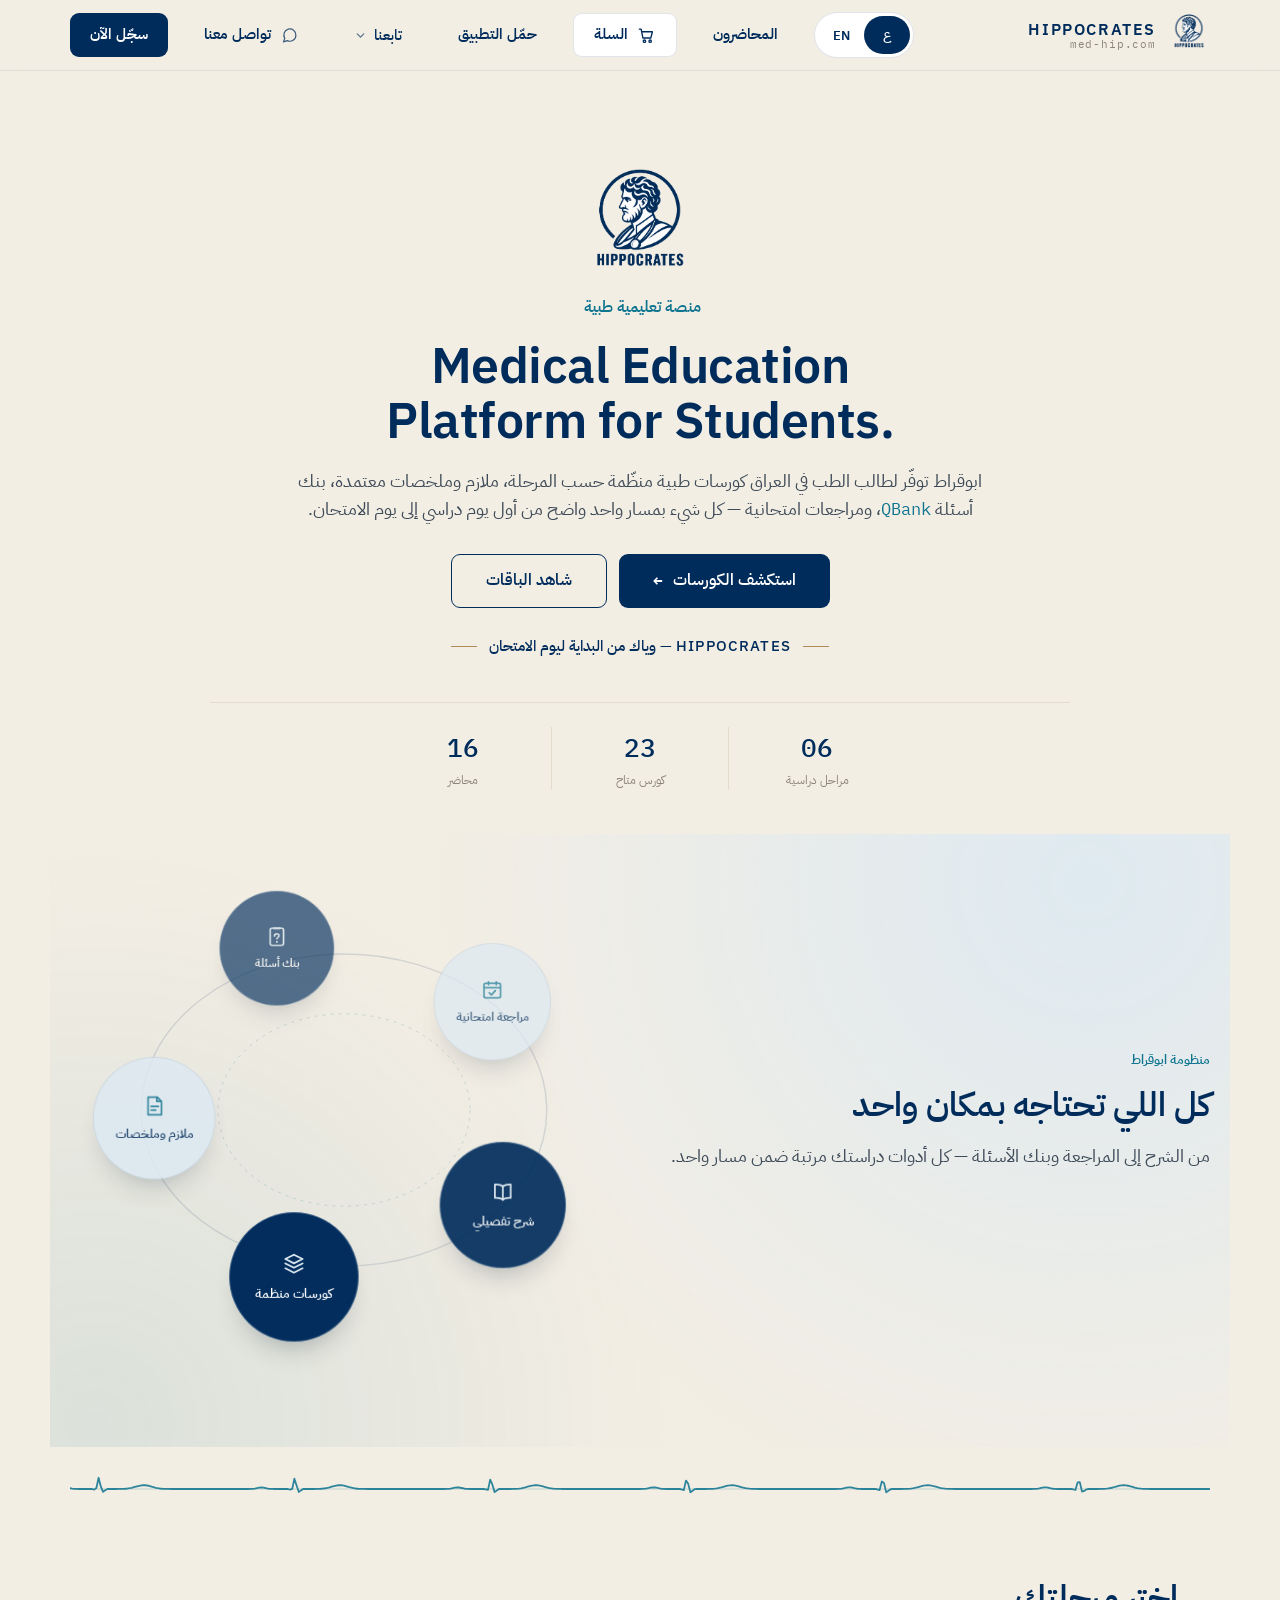
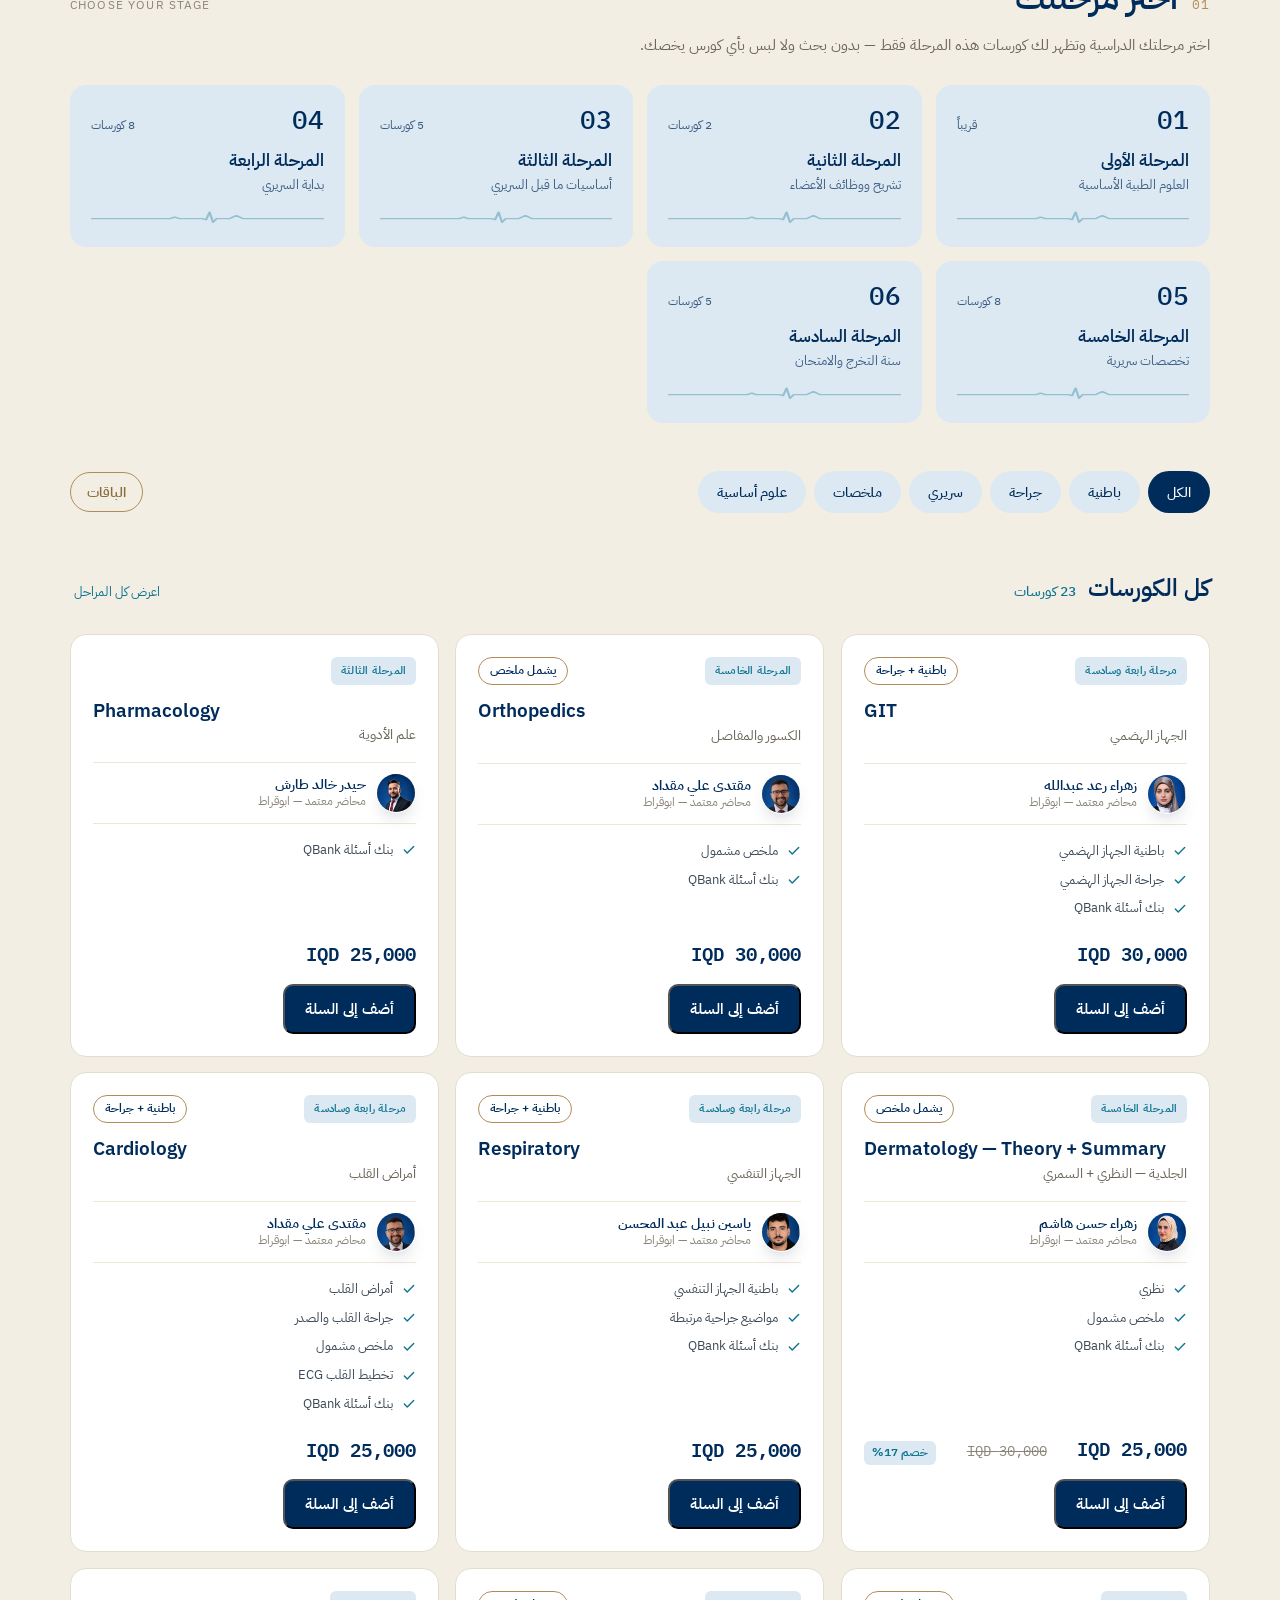
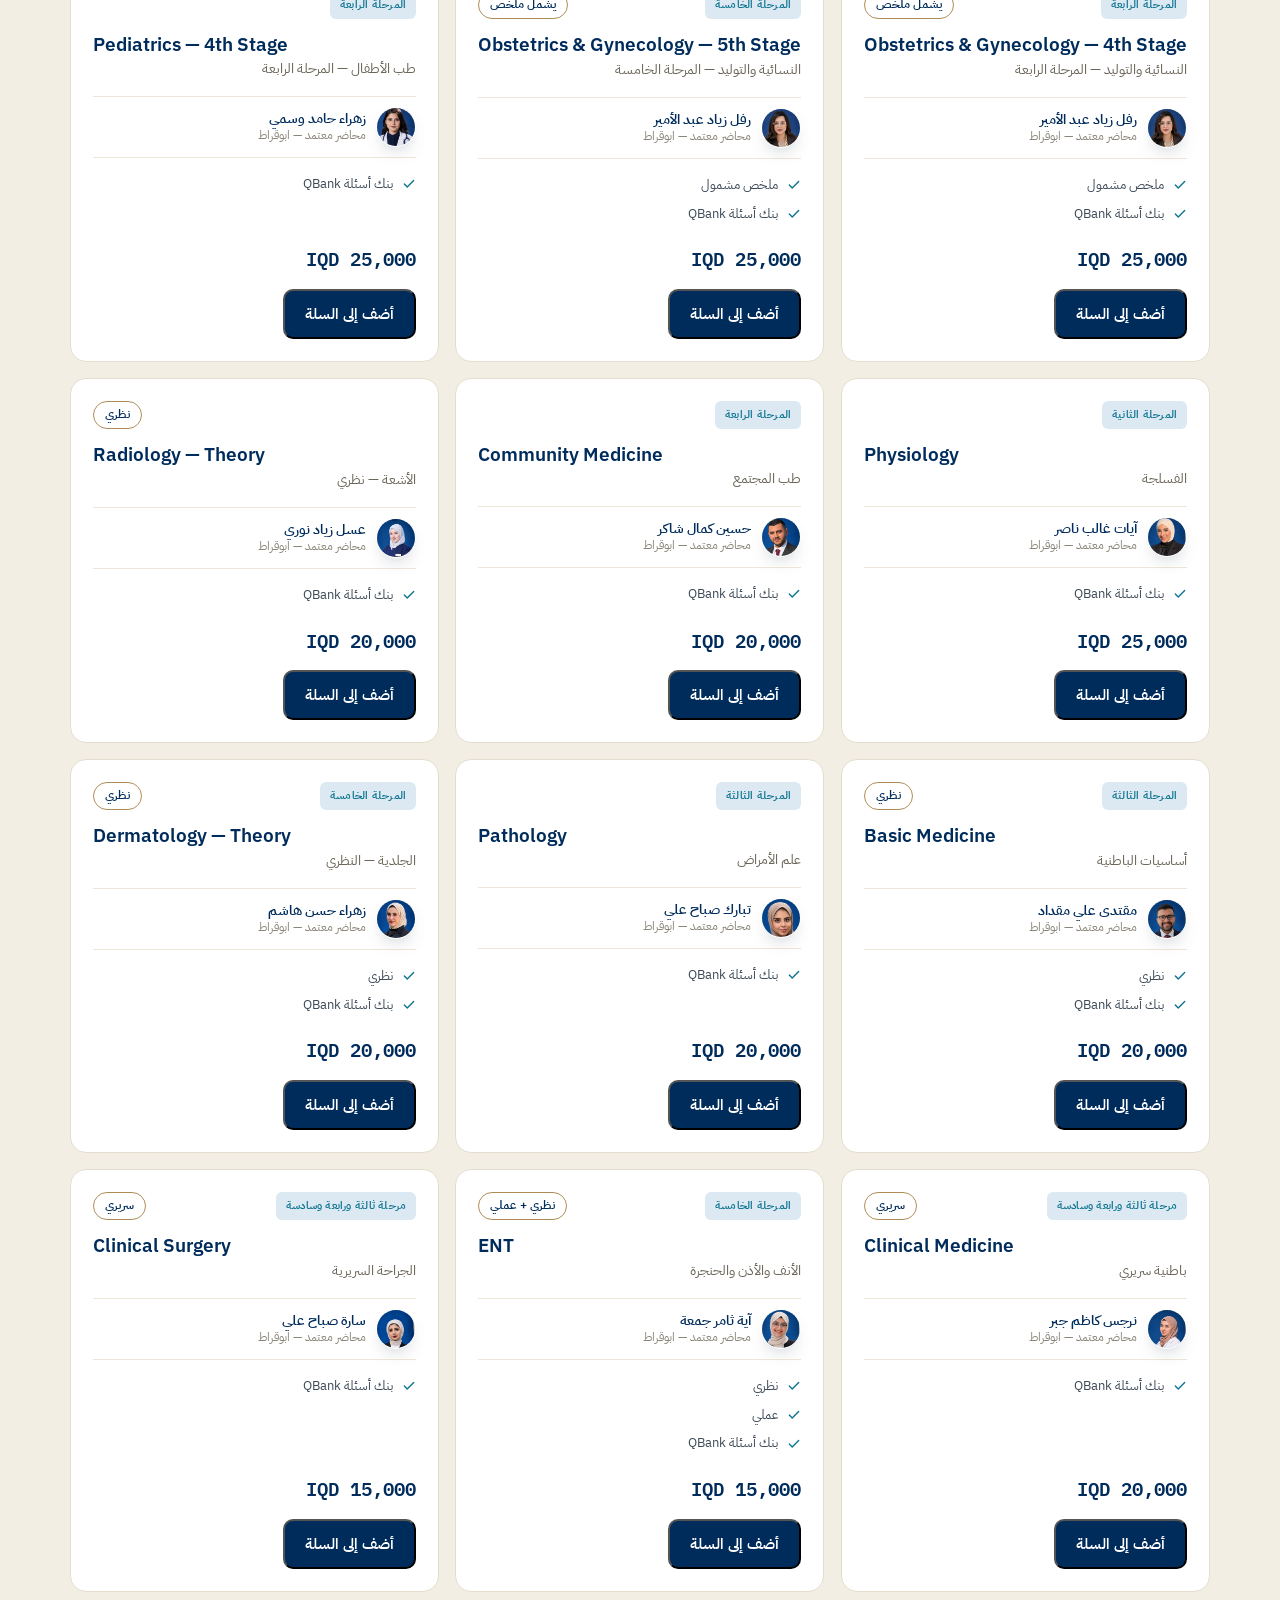
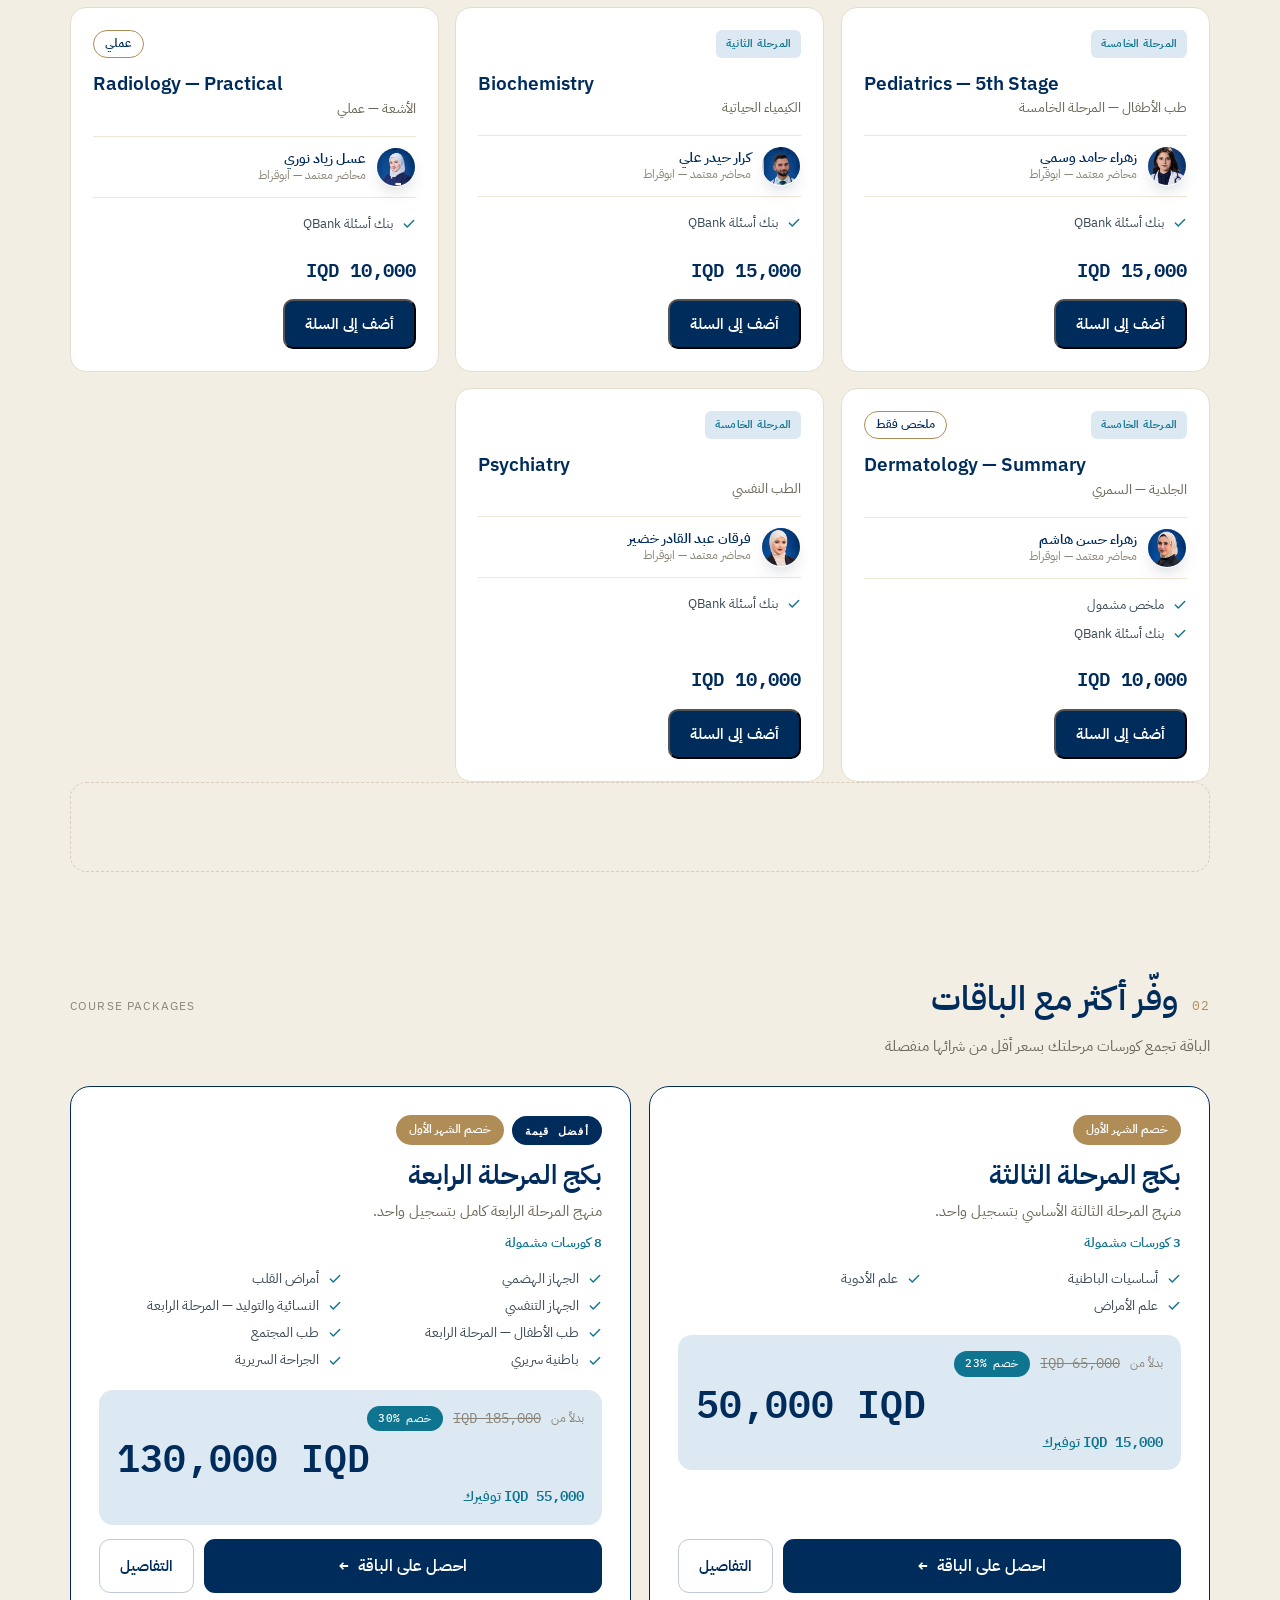
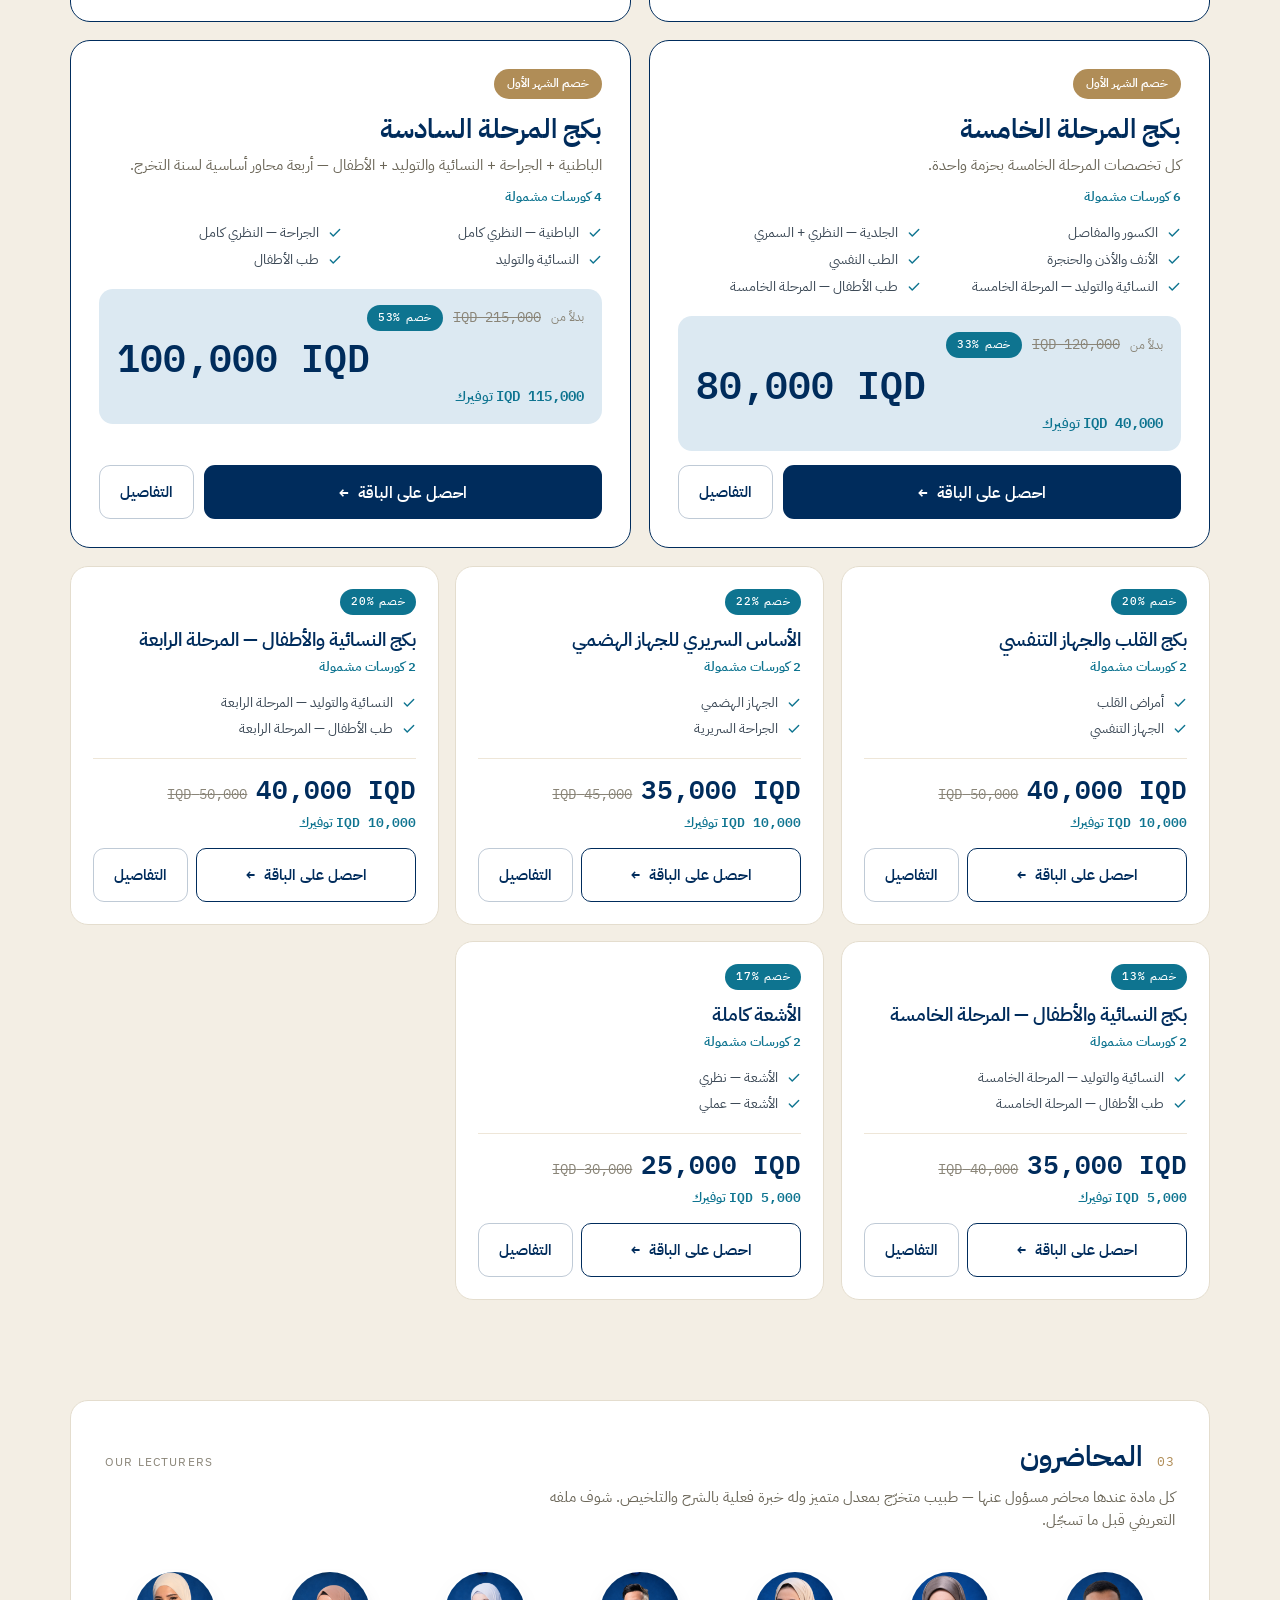
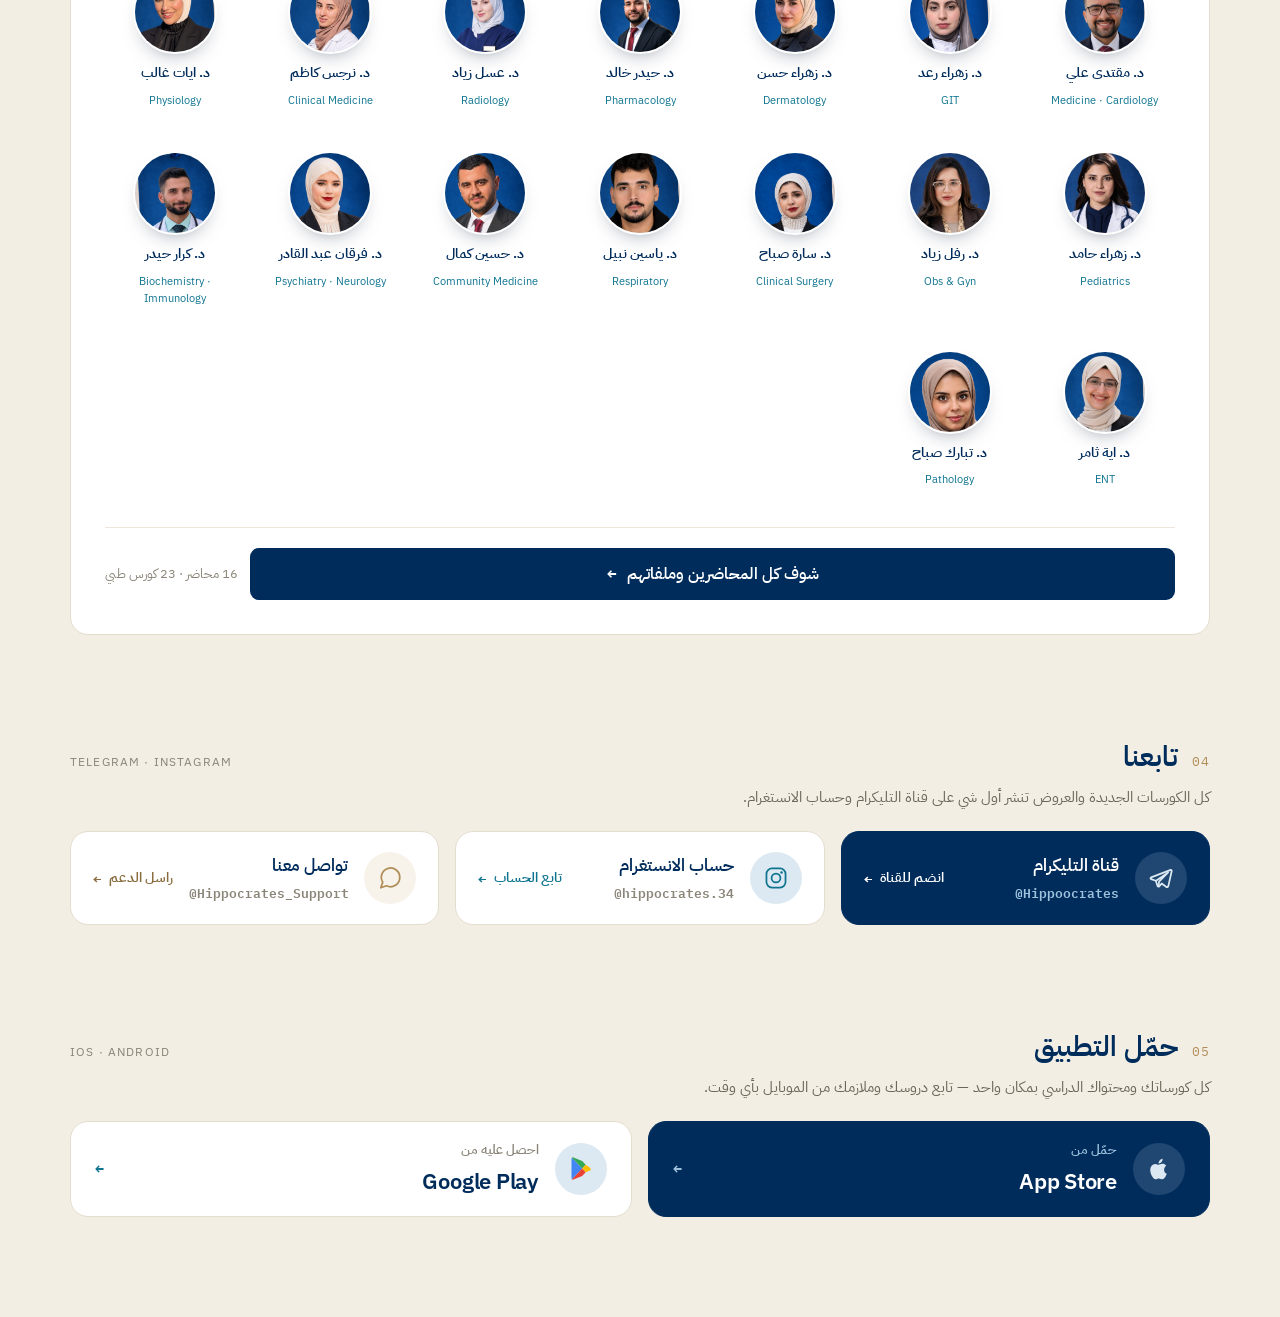
==== index.html @ 1fed6746 "Hippocrates: static site, cart and admin dashboard The storefront, cart/checkout and the admin dashb" ====
<!DOCTYPE html>
<html lang="ar">
<head>
<meta charset="utf-8">
<meta name="viewport" content="width=device-width, initial-scale=1">
<title>HIPPOCRATES — Medical Education Platform for Students</title>
<link rel="preconnect" href="https://fonts.googleapis.com">
<link rel="preconnect" href="https://fonts.gstatic.com" crossorigin>
<link rel="stylesheet" href="css/style.css">
</head>
<body>

<div class="hip-root" id="root" dir="rtl">

  <header class="hip-header" id="header">
    <div class="hip-header-bar" data-navbar>
      <div class="hip-brand">
        <img src="assets/hippocrates-logo.png" alt="HIPPOCRATES">
        <div class="hip-brand-text">
          <span class="hip-brand-name" data-nav-word>HIPPOCRATES</span>
          <span class="hip-brand-url mono" data-nav-sub>med-hip.com</span>
        </div>
      </div>

      <div class="hip-lang">
        <span class="hip-lang-pill" aria-hidden="true"></span>
        <button type="button" id="btn-ar" class="active">ع</button>
        <button type="button" id="btn-en">EN</button>
      </div>

      <a href="lecturers.html" class="btn btn-nav" data-i18n="lecturers" data-nav-lect>المحاضرون</a>

      <a href="cart.html" class="btn btn-cart" aria-label="السلة">
        <svg width="19" height="19" viewBox="0 0 24 24" fill="none" stroke="currentColor" stroke-width="1.7" stroke-linecap="round" stroke-linejoin="round"><path d="M3 4h2.2l2.3 11.2h9.9l2.1-7.9H6.4"></path><circle cx="9.4" cy="19.2" r="1.5"></circle><circle cx="16.6" cy="19.2" r="1.5"></circle></svg>
        <span data-nav-cartlabel data-i18n="cart">السلة</span>
        <span class="hip-cart-badge" id="cart-badge" hidden>0</span>
      </a>

      <a href="#app" class="btn btn-nav" data-nav-app data-i18n="navApp">حمّل التطبيق</a>

      <div class="hip-follow-wrap" data-nav-follow id="follow-wrap">
        <button type="button" class="btn hip-follow-toggle" id="follow-toggle" aria-expanded="false">
          <span data-i18n="followTitle">تابعنا</span>
          <svg width="13" height="13" viewBox="0 0 24 24" fill="none" stroke="currentColor" stroke-width="2.2" stroke-linecap="round" stroke-linejoin="round" style="flex-shrink:0;opacity:.65"><path d="M6 9l6 6 6-6"></path></svg>
        </button>
        <div class="hip-follow-menu" id="follow-menu" hidden>
          <a href="https://t.me/Hippoocrates" target="_blank" rel="noopener" class="hip-follow-menu-item">
            <svg width="20" height="20" viewBox="0 0 24 24" fill="none" stroke="#0E7490" stroke-width="1.6" stroke-linecap="round" stroke-linejoin="round"><path d="M21 4.5 2.9 11.4c-.8.3-.8 1.4 0 1.7l4.3 1.4 1.6 4.9c.2.7 1.1.9 1.6.3l2.2-2.6 4.4 3.2c.6.5 1.5.1 1.7-.6L21.9 5.6c.2-.8-.5-1.4-1.2-1.1Z"></path></svg>
            <span class="hip-follow-menu-text"><span class="name" data-i18n="tgName">قناة التليكرام</span><span class="handle mono">@Hippoocrates</span></span>
          </a>
          <a href="https://www.instagram.com/hippocrates.34" target="_blank" rel="noopener" class="hip-follow-menu-item">
            <svg width="20" height="20" viewBox="0 0 24 24" fill="none" stroke="#B08D57" stroke-width="1.6" stroke-linecap="round" stroke-linejoin="round"><rect x="3" y="3" width="18" height="18" rx="5.4"></rect><circle cx="12" cy="12" r="4.1"></circle><circle cx="17.3" cy="6.7" r="1.1" fill="#B08D57" stroke="none"></circle></svg>
            <span class="hip-follow-menu-text"><span class="name" data-i18n="igName">حساب الانستغرام</span><span class="handle mono">@hippocrates.34</span></span>
          </a>
        </div>
      </div>

      <a href="https://t.me/Hippocrates_Support" target="_blank" rel="noopener" class="btn btn-nav" data-nav-contact aria-label="تواصل معنا" title="تواصل معنا">
        <svg width="17" height="17" viewBox="0 0 24 24" fill="none" stroke="currentColor" stroke-width="1.7" stroke-linecap="round" stroke-linejoin="round" style="flex-shrink:0;opacity:.75"><path d="M21 11.5a8.5 8.5 0 0 1-12.2 7.7L3.5 21l1.8-5.2A8.5 8.5 0 1 1 21 11.5Z"></path></svg>
        <span data-contact-label data-i18n="contact">تواصل معنا</span>
      </a>

      <a href="#stages" class="btn btn-register" data-i18n="register">سجّل الآن</a>
    </div>
  </header>

  <div class="hip-hero">
    <img class="hip-hero-logo" src="assets/hippocrates-logo.png" alt="">

    <div class="ar-only">
      <div class="hip-hero-kicker">منصة تعليمية طبية&nbsp;</div>
      <h1>Medical Education<br>Platform for Students.</h1>
      <p>ابوقراط توفّر لطالب الطب في العراق كورسات طبية منظّمة حسب المرحلة، ملازم وملخصات معتمدة، بنك أسئلة <span class="qbank">QBank</span>، ومراجعات امتحانية — كل شيء بمسار واحد واضح من أول يوم دراسي إلى يوم الامتحان.</p>
      <div class="hip-hero-cta">
        <a href="#stages" class="btn btn-primary">استكشف الكورسات<span class="btn-arrow">←</span></a>
        <a href="#packages" class="btn btn-outline">شاهد الباقات</a>
      </div>
      <div class="hip-hero-tagline">
        <span class="rule"></span>
        <span><span class="sans" style="letter-spacing:.08em">HIPPOCRATES</span> — وياك من البداية ليوم الامتحان</span>
        <span class="rule"></span>
      </div>
    </div>

    <div class="en-only">
      <div class="hip-hero-kicker sans">Medical learning platform&nbsp;</div>
      <h1>Medical Education<br>Platform for Students.</h1>
      <p class="sans">Structured medical courses for every stage, curated notes, a full <span class="qbank">QBank</span>, and exam-ready reviews — one clear path for Iraqi medical students, from day one to exam day.</p>
      <div class="hip-hero-cta">
        <a href="#stages" class="btn btn-primary sans">Explore Courses<span class="btn-arrow">→</span></a>
        <a href="#packages" class="btn btn-outline sans">View Packages</a>
      </div>
      <div class="hip-hero-tagline sans">
        <span class="rule"></span>
        <span>HIPPOCRATES — with you from day one to exam day</span>
        <span class="rule"></span>
      </div>
    </div>

    <div class="hip-stats">
      <div class="hip-stat"><div class="hip-stat-num mono" id="stat-stages">06</div><div class="hip-stat-label" data-i18n="s1">مراحل دراسية</div></div>
      <div class="hip-stat-sep"></div>
      <div class="hip-stat"><div class="hip-stat-num mono" id="stat-courses">19</div><div class="hip-stat-label" data-i18n="s2">كورس متاح</div></div>
      <div class="hip-stat-sep"></div>
      <div class="hip-stat"><div class="hip-stat-num mono" id="stat-lecturers">13</div><div class="hip-stat-label" data-i18n="s3">محاضر</div></div>
    </div>
  </div>

  <section class="hip-orbit-section" data-reveal data-orbit-section>
    <div class="hip-orbit-grid">
      <div>
        <div class="hip-orbit-kicker" data-inner data-i18n="orbitKicker">منظومة ابوقراط</div>
        <h2 class="hip-orbit-title" data-inner data-i18n="orbitTitle">كل اللي تحتاجه بمكان واحد</h2>
        <p class="hip-orbit-sub" data-inner data-i18n="orbitSub">من الشرح إلى المراجعة وبنك الأسئلة — كل أدوات دراستك مرتبة ضمن مسار واحد.</p>
      </div>
      <div class="hip-orbit" id="orbit">
        <svg class="track" aria-hidden="true" viewBox="0 0 100 100" preserveAspectRatio="none">
          <ellipse cx="50" cy="50" rx="37" ry="30" fill="none" stroke="#002C5C" stroke-opacity=".13" stroke-width="1.4" vector-effect="non-scaling-stroke"></ellipse>
          <ellipse cx="50" cy="50" rx="23" ry="18.5" fill="none" stroke="#0E7490" stroke-opacity=".18" stroke-width="1" stroke-dasharray="3 5" vector-effect="non-scaling-stroke"></ellipse>
        </svg>

        <div class="hip-node dark" data-i="0">
          <svg width="26" height="26" viewBox="0 0 24 24" fill="none" stroke-width="1.6" stroke-linecap="round" stroke-linejoin="round"><rect x="5" y="3" width="14" height="18" rx="2"></rect><path d="M9 3.2h6" stroke-width="2"></path><path data-anim d="M9.6 11.2c0-1.3 1-2.2 2.4-2.2s2.3.9 2.3 2c0 1.5-2.3 1.6-2.3 3.1"></path><path d="M12 17.4h.01" stroke-width="2"></path></svg>
          <span class="hip-node-label" data-i18n="o1">بنك أسئلة</span>
        </div>
        <div class="hip-node light" data-i="1">
          <svg width="26" height="26" viewBox="0 0 24 24" fill="none" stroke-width="1.6" stroke-linecap="round" stroke-linejoin="round"><rect x="3.5" y="5" width="17" height="15" rx="2"></rect><path d="M3.5 9.5h17M8 3.5v3M16 3.5v3"></path><path data-anim d="M8.8 14.6l2.3 2.3 4-4.3"></path></svg>
          <span class="hip-node-label" data-i18n="o2">مراجعة امتحانية</span>
        </div>
        <div class="hip-node dark" data-i="2">
          <svg width="26" height="26" viewBox="0 0 24 24" fill="none" stroke-width="1.6" stroke-linecap="round" stroke-linejoin="round"><path d="M12 6.2v13"></path><path d="M12 6.2C10.4 4.9 8.2 4.4 4.5 4.6v12.6c3.6-.2 6 .3 7.5 1.6"></path><path data-anim d="M12 6.2c1.6-1.3 3.8-1.8 7.5-1.6v12.6c-3.6-.2-6 .3-7.5 1.6"></path></svg>
          <span class="hip-node-label" data-i18n="o3">شرح تفصيلي</span>
        </div>
        <div class="hip-node dark" data-i="3">
          <svg width="26" height="26" viewBox="0 0 24 24" fill="none" stroke-width="1.6" stroke-linecap="round" stroke-linejoin="round"><path data-anim d="M12 3.4l8 4-8 4-8-4 8-4Z"></path><path d="M4 11.5l8 4 8-4M4 16l8 4 8-4"></path></svg>
          <span class="hip-node-label" data-i18n="o5">كورسات منظمة</span>
        </div>
        <div class="hip-node light" data-i="4">
          <svg width="26" height="26" viewBox="0 0 24 24" fill="none" stroke-width="1.6" stroke-linecap="round" stroke-linejoin="round"><path d="M6 3.4h9L19 7.4v13.2H6z"></path><path d="M14.6 3.6v4h4.2"></path><path data-anim d="M9 12.4h7M9 16h4.6"></path></svg>
          <span class="hip-node-label" data-i18n="o6">ملازم وملخصات</span>
        </div>
      </div>
    </div>
  </section>

  <div class="hip-ecg" aria-hidden="true" data-ecg>
    <svg data-svg preserveAspectRatio="none" viewBox="0 0 900 68">
      <path data-base fill="none" stroke="#0E7490" stroke-opacity=".16" stroke-width="1.3" stroke-linecap="round"></path>
      <path data-line fill="none" stroke="#0E7490" stroke-opacity=".85" stroke-width="1.8" stroke-linecap="round" stroke-linejoin="round"></path>
      <circle data-dot cx="0" cy="42" r="3" fill="#B08D57" opacity="0"></circle>
    </svg>
  </div>

  <section id="stages" class="hip-section">
    <div class="hip-section-head">
      <span class="hip-section-num mono">01</span>
      <h2 data-i18n="chooseStage">اختر مرحلتك</h2>
      <span class="hip-section-tag">Choose Your Stage</span>
    </div>
    <p class="hip-section-hint" data-i18n="chooseHint">اختر مرحلتك الدراسية وتظهر لك كورسات هذه المرحلة فقط — بدون بحث ولا لبس بأي كورس يخصك.</p>

    <div class="hip-stage-grid" id="stage-grid" data-reveal></div>

    <div class="hip-filter-row">
      <div class="hip-chips" id="filter-chips"></div>
      <a href="#packages" class="hip-pkg-link" data-i18n="fPackages">الباقات</a>
    </div>

    <div class="hip-active-row" id="courses">
      <h3 id="active-heading" tabindex="-1" style="outline:none"></h3>
      <span class="hip-active-count" id="active-count"></span>
      <button type="button" class="hip-clear-btn" id="btn-clear" data-i18n="showAll">اعرض كل المراحل</button>
    </div>

    <div class="hip-course-grid" id="course-grid" data-reveal></div>

    <div class="hip-empty-state" id="empty-state" hidden></div>
  </section>

  <section id="packages" class="hip-section" style="padding-top:0" data-reveal>
    <div class="hip-section-head">
      <span class="hip-section-num mono">02</span>
      <h2 data-i18n="pkgTitle">وفّر أكثر مع الباقات</h2>
      <span class="hip-section-tag">Course Packages</span>
    </div>
    <p class="hip-section-hint" data-i18n="pkgSub">الباقة تجمع كورسات مرحلتك بسعر أقل من شرائها منفصلة</p>

    <div class="hip-pkg-featured-grid" id="pkg-featured" data-reveal></div>
    <div class="hip-pkg-compact-grid" id="pkg-compact" data-reveal></div>
  </section>

  <section class="hip-section" style="padding-top:0" data-reveal>
    <div class="hip-lect-panel">
      <div class="hip-section-head" style="margin-bottom:6px">
        <span class="hip-section-num mono">03</span>
        <h2 style="font-size:clamp(21px,3.2vw,28px)" data-i18n="lecturersTitle">المحاضرون</h2>
        <span class="hip-section-tag">Our Lecturers</span>
      </div>
      <p class="hip-section-hint" style="font-size:14.5px;margin-bottom:24px" data-i18n="lecturersHint">كل مادة عندها محاضر مسؤول عنها — طبيب متخرّج بمعدل متميز وله خبرة فعلية بالشرح والتلخيص. شوف ملفه التعريفي قبل ما تسجّل.</p>

      <div class="hip-lect-grid" id="lect-grid" data-reveal></div>

      <div class="hip-lect-foot">
        <a href="lecturers.html" class="btn btn-register hip-lect-cta" data-i18n="lecturersCta">شوف كل المحاضرين وملفاتهم<span class="btn-arrow" id="lect-cta-arrow">←</span></a>
        <span class="hip-lect-note" data-i18n="lecturersNote">13 محاضر · 21 كورس طبي</span>
      </div>
    </div>
  </section>

  <section class="hip-section" style="padding-top:0" data-reveal>
    <div class="hip-section-head" style="margin-bottom:6px">
      <span class="hip-section-num mono">04</span>
      <h2 style="font-size:clamp(21px,3.2vw,28px)" data-i18n="followTitle">تابعنا</h2>
      <span class="hip-section-tag">Telegram · Instagram</span>
    </div>
    <p class="hip-section-hint" style="font-size:14.5px;margin-bottom:22px" data-i18n="followSub">كل الكورسات الجديدة والعروض تنشر أول شي على قناة التليكرام وحساب الانستغرام.</p>

    <div class="hip-follow-grid">
      <a href="https://t.me/Hippoocrates" target="_blank" rel="noopener" class="btn hip-follow-card follow-tg">
        <span class="hip-follow-icon dark">
          <svg width="26" height="26" viewBox="0 0 24 24" fill="none" stroke="#DCE9F2" stroke-width="1.6" stroke-linecap="round" stroke-linejoin="round"><path d="M21 4.5 2.9 11.4c-.8.3-.8 1.4 0 1.7l4.3 1.4 1.6 4.9c.2.7 1.1.9 1.6.3l2.2-2.6 4.4 3.2c.6.5 1.5.1 1.7-.6L21.9 5.6c.2-.8-.5-1.4-1.2-1.1Z"></path><path d="M7.5 14.6 18.6 6.9l-8.4 8.4-.3 3.6"></path></svg>
        </span>
        <span class="hip-follow-text">
          <span class="hip-follow-name" data-i18n="tgName">قناة التليكرام</span>
          <span class="hip-follow-handle mono">@Hippoocrates</span>
        </span>
        <span class="hip-follow-cta" data-i18n="joinNow">انضم للقناة<span class="btn-arrow">←</span></span>
      </a>
      <a href="https://www.instagram.com/hippocrates.34" target="_blank" rel="noopener" class="btn hip-follow-card follow-ig">
        <span class="hip-follow-icon light">
          <svg width="26" height="26" viewBox="0 0 24 24" fill="none" stroke="#0E7490" stroke-width="1.6" stroke-linecap="round" stroke-linejoin="round"><rect x="3.2" y="3.2" width="17.6" height="17.6" rx="5"></rect><circle cx="12" cy="12" r="4.1"></circle><circle cx="17.1" cy="6.9" r="1.15" fill="#0E7490" stroke="none"></circle></svg>
        </span>
        <span class="hip-follow-text">
          <span class="hip-follow-name" data-i18n="igName">حساب الانستغرام</span>
          <span class="hip-follow-handle mono">@hippocrates.34</span>
        </span>
        <span class="hip-follow-cta ig" data-i18n="followNow">تابع الحساب<span class="btn-arrow">←</span></span>
      </a>
      <a href="https://t.me/Hippocrates_Support" target="_blank" rel="noopener" class="btn hip-follow-card follow-contact">
        <span class="hip-follow-icon contact">
          <svg width="26" height="26" viewBox="0 0 24 24" fill="none" stroke="#B08D57" stroke-width="1.6" stroke-linecap="round" stroke-linejoin="round"><path d="M21 11.5a8.5 8.5 0 0 1-12.2 7.7L3.5 21l1.8-5.2A8.5 8.5 0 1 1 21 11.5Z"></path></svg>
        </span>
        <span class="hip-follow-text">
          <span class="hip-follow-name" data-i18n="contact">تواصل معنا</span>
          <span class="hip-follow-handle mono">@Hippocrates_Support</span>
        </span>
        <span class="hip-follow-cta contact" data-i18n="contactCta">راسل الدعم<span class="btn-arrow">←</span></span>
      </a>
    </div>
  </section>

  <section id="app" class="hip-section" style="padding-top:0" data-reveal>
    <div class="hip-section-head" style="margin-bottom:6px">
      <span class="hip-section-num mono">05</span>
      <h2 style="font-size:clamp(21px,3.2vw,28px)" data-i18n="appTitle">حمّل التطبيق</h2>
      <span class="hip-section-tag">iOS · Android</span>
    </div>
    <p class="hip-section-hint" style="font-size:14.5px;margin-bottom:22px" data-i18n="appSub">كل كورساتك ومحتواك الدراسي بمكان واحد — تابع دروسك وملازمك من الموبايل بأي وقت.</p>

    <div class="hip-app-grid">
      <a href="https://apps.apple.com/us/app/medgptx/id6757318496" target="_blank" rel="noopener noreferrer" class="btn hip-app-card dark" aria-label="حمّل تطبيق ابوقراط من App Store">
        <span class="hip-app-icon dark">
          <svg width="28" height="28" viewBox="0 0 24 24" fill="#DCE9F2" aria-hidden="true"><path d="M16.36 12.63c-.02-2.2 1.8-3.26 1.88-3.31-1.02-1.5-2.62-1.7-3.19-1.72-1.36-.14-2.65.8-3.34.8-.69 0-1.75-.78-2.87-.76-1.48.02-2.84.86-3.6 2.18-1.53 2.66-.39 6.6 1.1 8.76.73 1.06 1.6 2.25 2.74 2.2 1.1-.04 1.52-.71 2.85-.71 1.33 0 1.7.71 2.87.69 1.18-.02 1.93-1.08 2.65-2.14.84-1.23 1.18-2.42 1.2-2.48-.03-.01-2.28-.88-2.3-3.5ZM14.2 6.1c.6-.74 1.01-1.76.9-2.78-.87.04-1.93.58-2.56 1.31-.56.65-1.06 1.7-.93 2.7.97.07 1.97-.49 2.59-1.23Z"></path></svg>
        </span>
        <span class="hip-app-text">
          <span class="hip-app-small" data-i18n="appStoreSmall">حمّل من</span>
          <span class="hip-app-name sans">App Store</span>
        </span>
        <span class="btn-arrow" style="margin-inline-start:auto;color:#9fc3dd">←</span>
      </a>
      <a href="https://play.google.com/store/apps/details?id=com.medgptx.projects" target="_blank" rel="noopener noreferrer" class="btn hip-app-card light" aria-label="احصل على تطبيق ابوقراط من Google Play">
        <span class="hip-app-icon light">
          <svg width="27" height="27" viewBox="0 0 24 24" aria-hidden="true"><path d="M3.6 2.4c-.3.25-.48.65-.48 1.17v16.86c0 .52.18.92.48 1.17l9-9.6-9-9.6Z" fill="#4285F4"></path><path d="m15.7 8.7-3.1-3.31L4.3 2.06c-.3-.12-.56-.13-.7.34l9 9.6 3.1-3.3Z" fill="#34A853"></path><path d="m15.7 15.3-3.1-3.3-9 9.6c.14.47.4.46.7.34l8.3-3.33 3.1-3.31Z" fill="#EA4335"></path><path d="m15.7 8.7-3.1 3.3 3.1 3.3 3.83-1.54c.86-.35.86-2.17 0-2.52L15.7 8.7Z" fill="#FBBC04"></path></svg>
        </span>
        <span class="hip-app-text">
          <span class="hip-app-small" data-i18n="playSmall">احصل عليه من</span>
          <span class="hip-app-name sans">Google Play</span>
        </span>
        <span class="btn-arrow" style="margin-inline-start:auto;color:#0E7490">←</span>
      </a>
    </div>
  </section>

</div>

<div class="hip-modal-overlay hidden" id="pkg-modal-overlay">
  <div class="hip-pkg-modal" id="pkg-modal-sheet" role="dialog" aria-modal="true">
    <div class="hip-pkg-modal-head">
      <div>
        <div class="hip-pkg-modal-kicker" data-i18n="pkgKicker">وفّر أكثر</div>
        <h3 class="hip-pkg-modal-title" id="pm-name"></h3>
      </div>
      <button type="button" class="hip-modal-close-round" id="pm-close" aria-label="إغلاق">×</button>
    </div>
    <div class="hip-pkg-modal-label" data-i18n="includedCourses">الكورسات المشمولة</div>
    <div class="hip-pkg-modal-rows" id="pm-rows"></div>
    <div class="hip-pkg-modal-price-box">
      <div class="hip-pkg-modal-price-row">
        <span data-i18n="individualValue">القيمة الإفرادية</span>
        <span class="hip-pkg-modal-strike mono" id="pm-original"></span>
      </div>
      <div class="hip-pkg-modal-price-row border">
        <span data-i18n="packagePrice">سعر الباقة</span>
        <span class="hip-pkg-modal-price mono" id="pm-price"></span>
      </div>
      <div class="hip-pkg-modal-save-row">
        <span data-i18n="youSave">توفيرك</span>
        <span class="mono" id="pm-save"></span>
        <span class="hip-pkg-off-pill" id="pm-pct"></span>
      </div>
    </div>
    <button type="button" class="btn hip-pkg-modal-cta" id="pm-add"></button>
  </div>
</div>

<div class="hip-modal-overlay hidden" id="warn-modal-overlay">
  <div class="hip-warn-modal" id="warn-modal-sheet" role="dialog" aria-modal="true">
    <div class="hip-warn-head">
      <span class="hip-warn-icon">
        <svg width="18" height="18" viewBox="0 0 24 24" fill="none" stroke="#B08D57" stroke-width="1.9" stroke-linecap="round"><path d="M12 8v5"></path><path d="M12 16.4h.01"></path><circle cx="12" cy="12" r="8.4"></circle></svg>
      </span>
      <h3 data-i18n="dupTitle">محتوى مكرر</h3>
    </div>
    <p id="warn-body"></p>
    <ul id="warn-rows"></ul>
    <div class="hip-warn-actions">
      <button type="button" class="btn hip-warn-clean" id="warn-clean"></button>
      <button type="button" class="hip-warn-both" id="warn-both" data-i18n="dupBoth">أضف الاثنين</button>
    </div>
  </div>
</div>

<div class="hip-toast" id="toast" hidden>
  <span id="toast-text"></span>
  <a href="cart.html" class="hip-toast-cta" data-i18n="viewCart">شوف السلة<span class="btn-arrow">←</span></a>
</div>

<script src="js/config.js"></script>
<script src="js/store.js"></script>
<script src="js/ecg.js"></script>
<script src="js/app.js"></script>
</body>
</html>
---- css/style.css ----
@import url('https://fonts.googleapis.com/css2?family=IBM+Plex+Sans+Arabic:wght@300;400;500;600;700&family=IBM+Plex+Sans:wght@300;400;500;600;700&family=IBM+Plex+Mono:wght@400;500&display=swap');

:root {
  --navy: #002C5C;
  --navy-dark: #001830;
  --teal: #0E7490;
  --cream: #F3EEE4;
  --ink: #12202E;
  --body: #3d4a57;
  --muted: #8a8578;
  --border: #e4ddce;
  --border-soft: #eee6d8;
  --pale: #DCE9F2;
  --gold: #B08D57;
  --e: cubic-bezier(.22, 1, .36, 1);
}

* { box-sizing: border-box; }
button, input, select, textarea { font-family: inherit; font-size: inherit; }
button { cursor: pointer; }

html, body {
  margin: 0;
  padding: 0;
  background: var(--cream);
}

body {
  font-family: 'IBM Plex Sans Arabic', 'IBM Plex Sans', sans-serif;
  color: var(--ink);
  line-height: 1.6;
  -webkit-font-smoothing: antialiased;
  overflow-x: clip;
}

a { color: var(--teal); text-decoration: none; }
a:hover { color: var(--navy); }
:focus-visible { outline: 2px solid var(--teal); outline-offset: 3px; }
::selection { background: var(--pale); color: var(--navy); }

img { max-width: 100%; }

.mono { font-family: 'IBM Plex Mono', monospace; }
.sans { font-family: 'IBM Plex Sans', sans-serif; }

/* ---------- keyframes ---------- */
@keyframes hipUp { from { opacity: 0; transform: translateY(22px); } to { opacity: 1; transform: none; } }
@keyframes hipUpS { from { opacity: 0; transform: translateY(24px) scale(.98); } to { opacity: 1; transform: none; } }
@keyframes hipDown { from { opacity: 0; transform: translateY(-14px); } to { opacity: 1; transform: none; } }
@keyframes hipPop { from { opacity: 0; transform: scale(.96); } to { opacity: 1; transform: none; } }
@keyframes hipBadge { from { opacity: 0; transform: scale(.92); } to { opacity: 1; transform: none; } }
@keyframes hipFade { from { opacity: 0; } to { opacity: 1; } }
@keyframes hipCheck { from { stroke-dashoffset: 30; } to { stroke-dashoffset: 0; } }
@keyframes hipRun { from { stroke-dashoffset: 1600; } to { stroke-dashoffset: 0; } }
@keyframes hipIcon { from { stroke-dashoffset: 48; opacity: .35; } to { stroke-dashoffset: 0; opacity: 1; } }

@media (prefers-reduced-motion: reduce) {
  * { animation-duration: .01ms !important; animation-iteration-count: 1 !important; transition-duration: .01ms !important; }
}

/* ---------- layout root ---------- */
.hip-root {
  font-family: 'IBM Plex Sans Arabic', 'IBM Plex Sans', sans-serif;
  background: var(--cream);
  color: var(--ink);
  line-height: 1.6;
  min-height: 100vh;
}
.hip-root[dir="ltr"] .ar-only { display: none; }
.hip-root[dir="rtl"] .en-only { display: none; }

/* ---------- header ---------- */
.hip-header {
  position: sticky;
  top: 0;
  z-index: 20;
  background: rgba(243, 238, 228, .88);
  backdrop-filter: blur(10px);
  border-bottom: 1px solid rgba(0, 44, 92, .08);
  animation: hipDown .55s var(--e) both;
  transition: box-shadow .45s var(--e), background .45s var(--e);
}
.hip-header.is-compact { box-shadow: 0 10px 30px -24px rgba(0, 24, 48, .7); background: rgba(243, 238, 228, .96); }
.hip-header-bar {
  max-width: 1180px;
  margin: 0 auto;
  padding: 12px 20px;
  display: flex;
  align-items: center;
  gap: 16px;
  flex-wrap: wrap;
  transition: padding .45s var(--e);
}
.hip-header.is-compact .hip-header-bar { padding: 7px 20px; }
.hip-brand { display: flex; align-items: center; gap: 12px; margin-inline-end: auto; }
.hip-brand img { width: 42px; height: 42px; object-fit: contain; object-position: top; }
.hip-brand-text { display: flex; flex-direction: column; line-height: 1.15; }
.hip-brand-name { font-family: 'IBM Plex Sans', sans-serif; font-weight: 600; font-size: 16px; letter-spacing: .1em; color: var(--navy); }
.hip-brand-url { font-family: 'IBM Plex Mono', monospace; font-size: 10.5px; letter-spacing: .08em; color: var(--muted); }

.hip-lang {
  position: relative;
  display: flex;
  align-items: center;
  background: #fff;
  border: 1px solid rgba(0, 44, 92, .12);
  border-radius: 999px;
  padding: 3px;
}
.hip-lang-pill {
  position: absolute;
  top: 3px; bottom: 3px;
  inset-inline-start: 3px;
  width: 46px;
  border-radius: 999px;
  background: var(--navy);
  transition: transform .45s var(--e);
}
.hip-root[dir="ltr"] .hip-lang-pill { transform: translateX(46px); }
.hip-lang button {
  position: relative; z-index: 1;
  width: 46px; min-height: 38px; padding: 0;
  border: none; background: transparent; border-radius: 999px;
  cursor: pointer; font-family: inherit; font-size: 13px; font-weight: 600;
  color: var(--navy);
  transition: color .35s var(--e);
}
.hip-lang button.active { color: #fff; }

.btn {
  display: flex; align-items: center; justify-content: center; gap: 10px;
  min-height: 44px; padding: 0 20px; border-radius: 9px;
  font-size: 14.5px; font-weight: 600;
  transition: transform .4s var(--e), background .4s var(--e), box-shadow .4s var(--e), border-color .4s var(--e);
}
.btn:hover { transform: translateY(-2px); box-shadow: 0 14px 30px -18px rgba(0, 24, 48, .5); }
.btn:active { transform: scale(.98); }
.btn-nav { color: var(--navy); }
.btn-nav:hover { background: var(--pale); color: var(--navy); }
.btn-primary { background: var(--navy); color: #fff; min-height: 54px; padding: 0 34px; font-size: 16px; }
.btn-primary:hover { background: var(--navy-dark); color: #fff; }
.btn-outline { background: transparent; color: var(--navy); border: 1.5px solid var(--navy); min-height: 54px; padding: 0 34px; font-size: 16px; }
.btn-outline:hover { background: var(--pale); color: var(--navy); }
.btn-register { background: var(--navy); color: #fff; }
.btn-register:hover { background: var(--navy-dark); color: #fff; }
.btn-arrow { display: inline-block; transition: transform .4s var(--e); font-family: 'IBM Plex Mono', monospace; }
[dir="rtl"] .btn:hover .btn-arrow { transform: translateX(-4px); }
[dir="ltr"] .btn:hover .btn-arrow { transform: translateX(4px); }

/* ---------- hero ---------- */
.hip-hero {
  position: relative;
  max-width: 900px;
  margin: 0 auto;
  padding: clamp(40px, 7vw, 88px) 20px clamp(28px, 4vw, 44px);
  text-align: center;
}
.hip-hero-logo { animation: hipPop .7s var(--e) both; display: block; width: 126px; height: 118px; margin: 0 auto 18px; object-fit: contain; }
.hip-hero-kicker { animation: hipUp .6s var(--e) both .06s; font-size: 16px; font-weight: 600; color: var(--teal); margin-bottom: 16px; }
.hip-hero h1 {
  animation: hipUp .65s var(--e) both .16s;
  font-family: 'IBM Plex Sans', sans-serif;
  direction: ltr;
  font-size: clamp(30px, 5.4vw, 50px);
  line-height: 1.1; font-weight: 600; color: var(--navy);
  margin: 0 auto 20px; letter-spacing: -.01em;
  text-wrap: balance; max-width: 14em;
}
.hip-hero p {
  animation: hipUp .65s var(--e) both .28s;
  font-size: clamp(15px, 2.2vw, 18px); color: var(--body);
  margin: 0 auto 30px; max-width: 38em; text-align: center; text-wrap: pretty;
}
.hip-hero p .qbank { font-family: 'IBM Plex Mono', monospace; font-size: .94em; color: var(--teal); }
.hip-hero-cta { animation: hipPop .6s var(--e) both .4s; display: flex; gap: 12px; flex-wrap: wrap; justify-content: center; margin-bottom: 26px; }
.hip-hero-tagline { animation: hipUp .6s var(--e) both .52s; display: flex; align-items: center; justify-content: center; gap: 12px; font-size: 14.5px; font-weight: 500; color: var(--navy); }
.hip-hero-tagline .rule { width: 26px; height: 1.5px; background: var(--gold); }

.hip-stats {
  display: flex; justify-content: center; align-items: stretch;
  gap: clamp(18px, 4vw, 44px);
  margin-top: clamp(30px, 4vw, 44px); padding-top: 24px;
  border-top: 1px solid var(--border);
}
.hip-stat { animation: hipUp .5s var(--e) both; text-align: center; min-width: 88px; }
.hip-stat:nth-child(1) { animation-delay: .84s; }
.hip-stat:nth-child(3) { animation-delay: .92s; }
.hip-stat:nth-child(5) { animation-delay: 1s; }
.hip-stat-num { font-family: 'IBM Plex Mono', monospace; font-size: 26px; font-weight: 500; color: var(--navy); }
.hip-stat-label { font-size: 12px; color: var(--muted); margin-top: 2px; }
.hip-stat-sep { width: 1px; background: var(--border); }

/* ---------- orbit ---------- */
.hip-orbit-section { max-width: 1180px; margin: 0 auto; padding: clamp(4px, 1.5vw, 16px) 20px clamp(44px, 6vw, 80px); position: relative; overflow: hidden; }
.hip-orbit-section::before {
  content: ""; position: absolute; inset: 0; pointer-events: none;
  background-image: radial-gradient(circle at 88% 8%, rgba(220, 233, 242, .9), transparent 55%), radial-gradient(circle at 4% 96%, rgba(14, 116, 144, .10), transparent 45%);
}
.hip-orbit-grid { display: grid; gap: clamp(20px, 3.5vw, 44px); grid-template-columns: repeat(auto-fit, minmax(min(100%, 320px), 1fr)); align-items: center; position: relative; }
.hip-orbit-kicker { font-size: 13px; font-weight: 600; color: var(--teal); margin-bottom: 14px; }
.hip-orbit-title { font-size: clamp(23px, 3.8vw, 34px); line-height: 1.2; font-weight: 600; color: var(--navy); margin: 0 0 16px; max-width: 20em; }
.hip-orbit-sub { font-size: clamp(15px, 2.2vw, 17.5px); color: var(--body); margin: 0; max-width: 36em; text-wrap: pretty; }
.hip-orbit { position: relative; width: 100%; height: clamp(380px, 54vw, 520px); }
.hip-orbit svg.track { position: absolute; inset: 0; width: 100%; height: 100%; opacity: 1; transition: opacity .8s var(--e); }
.hip-node {
  position: absolute; top: 0; left: 0;
  display: flex; flex-direction: column; align-items: center; justify-content: center;
  gap: 9px; text-align: center; width: 130px; height: 130px; padding: 14px;
  border-radius: 50%; border: 1px solid rgba(220, 233, 242, .28);
  box-shadow: 0 18px 36px -22px rgba(0, 24, 48, .5);
  will-change: transform, opacity; cursor: default;
  transition: box-shadow .45s var(--e), border-color .45s var(--e);
}
.hip-node:hover { box-shadow: 0 34px 56px -18px rgba(0, 24, 48, .6); }
.hip-node.dark { background: var(--navy); border-color: rgba(220, 233, 242, .28); }
.hip-node.light { background: var(--pale); border-color: rgba(0, 44, 92, .10); }
.hip-node.dark svg { stroke: var(--pale); }
.hip-node.light svg { stroke: var(--teal); }
.hip-node.dark .hip-node-label { color: #fff; }
.hip-node.light .hip-node-label { color: var(--navy); }
.hip-node-label { font-size: 12.5px; font-weight: 600; line-height: 1.35; text-wrap: balance; }
.hip-node [data-anim] { stroke-dasharray: 48; }
.hip-node:hover [data-anim] { animation: hipIcon .45s var(--e) both; }
@media (max-width: 640px) {
  .hip-node { width: 108px !important; height: 108px !important; padding: 11px !important; transform-origin: center; }
  .hip-node.big { width: 122px !important; height: 122px !important; }
  .hip-node .hip-node-label { font-size: 11.5px !important; }
  .hip-node svg { width: 22px; height: 22px; }
}

/* ---------- ecg strip ---------- */
.hip-ecg { max-width: 1180px; margin: 0 auto; padding: 0 20px; }
.hip-ecg svg { display: block; width: 100%; height: 68px; }

/* ---------- stages ---------- */
.hip-section { max-width: 1180px; margin: 0 auto; padding: clamp(32px, 5vw, 56px) 20px clamp(56px, 8vw, 100px); }
.hip-section-head { display: flex; align-items: baseline; gap: 14px; flex-wrap: wrap; margin-bottom: 8px; }
.hip-section-num { font-family: 'IBM Plex Mono', monospace; font-size: 12.5px; letter-spacing: .1em; color: var(--gold); }
.hip-section-head h2 { font-size: clamp(24px, 4vw, 34px); margin: 0; color: var(--navy); font-weight: 600; }
.hip-section-tag { font-family: 'IBM Plex Sans', sans-serif; font-size: 11.5px; letter-spacing: .1em; color: var(--muted); text-transform: uppercase; margin-inline-start: auto; }
.hip-section-hint { font-size: 15px; color: #6b6658; margin: 0 0 28px; max-width: 46em; }

.hip-stage-grid { display: grid; gap: 14px; grid-template-columns: repeat(auto-fit, minmax(min(100%, 220px), 1fr)); }
.hip-stage {
  text-align: start; cursor: pointer; font-family: inherit; border-radius: 16px; padding: 20px;
  background: var(--pale); color: var(--navy); border: 1.5px solid transparent;
  transition: transform .22s ease, box-shadow .22s ease, background .22s ease, border-color .22s ease;
}
.hip-stage.active { background: var(--navy); color: #fff; border-color: var(--navy); box-shadow: 0 18px 38px -26px rgba(0, 24, 48, .75); transform: translateY(-3px); }
.hip-stage-top { display: flex; align-items: baseline; justify-content: space-between; gap: 8px; }
.hip-stage-num { display: inline-block; font-family: 'IBM Plex Mono', monospace; font-size: 26px; font-weight: 500; line-height: 1; transition: transform .4s var(--e); }
.hip-stage:hover .hip-stage-num { transform: scale(1.06); }
.hip-stage-count { font-size: 12px; opacity: .75; }
.hip-stage-name { display: block; font-size: 17px; font-weight: 600; margin-top: 14px; }
.hip-stage-tag { display: block; font-size: 12.5px; opacity: .72; margin-top: 2px; }
.hip-stage-pulse-svg { display: block; width: 100%; height: 16px; margin-top: 16px; }
.hip-stage-pulse-svg polyline { fill: none; stroke-width: 2; stroke-linejoin: round; stroke-linecap: round; }
.hip-stage:hover .hip-stage-pulse-svg polyline { stroke-dasharray: 70 1600; animation: hipRun 1.6s linear; }

.hip-active-row { display: flex; align-items: baseline; gap: 12px; flex-wrap: wrap; margin: clamp(36px, 5vw, 56px) 0 20px; }
.hip-active-row h3 { font-size: clamp(19px, 2.6vw, 24px); margin: 0; color: var(--navy); font-weight: 600; }
.hip-active-count { font-size: 13.5px; font-weight: 500; color: var(--teal); white-space: nowrap; }
.hip-clear-btn { margin-inline-start: auto; background: transparent; border: none; font-family: inherit; font-size: 13px; color: var(--teal); cursor: pointer; padding: 8px 4px; min-height: 44px; }
.hip-clear-btn:hover { color: var(--navy); }

.hip-course-grid { display: grid; gap: 16px; grid-template-columns: repeat(auto-fit, minmax(min(100%, 280px), 1fr)); }
.hip-course {
  background: #fff; border: 1px solid var(--border); border-radius: 16px; padding: 22px;
  display: flex; flex-direction: column;
  transition: transform .45s var(--e), box-shadow .45s var(--e), border-color .45s var(--e);
  animation: hipUpS .5s var(--e) both;
}
.hip-course:hover { transform: translateY(-6px); box-shadow: 0 26px 48px -30px rgba(0, 24, 48, .5); border-color: #c9dbe8; }
.hip-course-top { display: flex; align-items: center; justify-content: space-between; gap: 10px; margin-bottom: 16px; }
.hip-course-code { font-family: 'IBM Plex Mono', monospace; font-size: 10.5px; letter-spacing: .08em; color: var(--teal); background: var(--pale); border-radius: 6px; padding: 5px 9px; transition: transform .4s var(--e); }
.hip-course:hover .hip-course-code { transform: translateY(-2px); }
.hip-course-badge { font-size: 11.5px; font-weight: 600; color: #fff; background: var(--gold); border-radius: 999px; padding: 4px 12px; animation: hipBadge .4s var(--e) both; }
.hip-course-title { font-family: 'IBM Plex Sans', sans-serif; direction: ltr; text-align: start; margin: 0; font-size: 20px; font-weight: 600; color: var(--navy); }
.hip-course-title-ar { font-size: 13.5px; color: #6b6658; margin-top: 2px; }
.hip-course-lecturer { display: flex; align-items: center; gap: 10px; margin: 16px 0; padding: 10px 0; border-block: 1px solid var(--border-soft); }
.hip-course-avatar { width: 34px; height: 34px; border-radius: 50%; background: var(--navy); color: #fff; display: flex; align-items: center; justify-content: center; font-family: 'IBM Plex Mono', monospace; font-size: 12px; flex-shrink: 0; }
.hip-course-lecturer-info { display: flex; flex-direction: column; line-height: 1.35; }
.hip-course-lecturer-name { font-size: 13.5px; font-weight: 600; color: var(--navy); }
.hip-course-lecturer-role { font-size: 11.5px; color: var(--muted); }
.hip-course-items { list-style: none; margin: 0 0 20px; padding: 0; display: flex; flex-direction: column; gap: 8px; }
.hip-course-items li { display: flex; align-items: center; gap: 9px; font-size: 13px; color: var(--body); }
.hip-course-items svg { flex-shrink: 0; }
.hip-course-foot { margin-top: auto; }
.hip-course-price-row { display: flex; align-items: baseline; justify-content: space-between; gap: 8px; margin-bottom: 14px; }
.hip-course-price { font-family: 'IBM Plex Mono', monospace; font-size: 19px; font-weight: 600; color: var(--navy); }
.hip-course-duration { font-family: 'IBM Plex Mono', monospace; font-size: 11px; color: var(--muted); }
.hip-course-cta { display: flex; align-items: center; justify-content: center; gap: 8px; min-height: 50px; border-radius: 10px; background: var(--navy); color: #fff; font-size: 15px; font-weight: 600; }
.hip-course-cta:hover { background: var(--navy-dark); color: #fff; }

/* ---------- lecturers ---------- */
.hip-lect-panel { background: #fff; border: 1px solid var(--border); border-radius: 18px; padding: clamp(22px, 3.5vw, 34px); }
.hip-lect-grid { display: grid; gap: 14px; grid-template-columns: repeat(auto-fit, minmax(min(100%, 140px), 1fr)); }
.hip-lect {
  display: flex; flex-direction: column; align-items: center; text-align: center; gap: 10px;
  padding: 14px 8px; border-radius: 14px;
  transition: background .4s var(--e), transform .4s var(--e);
}
.hip-lect:hover { background: var(--pale); transform: translateY(-4px); }
.hip-lect img { width: 84px; height: 84px; border-radius: 50%; object-fit: cover; object-position: center top; background: var(--pale); border: 2px solid #fff; box-shadow: 0 10px 22px -14px rgba(0, 24, 48, .6); transition: transform .45s var(--e), box-shadow .45s var(--e); }
.hip-lect:hover img { transform: scale(1.04); }
.hip-lect-name { font-size: 13.5px; font-weight: 600; color: var(--navy); line-height: 1.3; transition: color .35s var(--e); }
.hip-lect:hover .hip-lect-name { color: var(--navy-dark); }
.hip-lect-subject { font-family: 'IBM Plex Sans', sans-serif; font-size: 11px; color: var(--teal); }
@media (max-width: 640px) {
  .hip-lect-grid { display: flex !important; overflow-x: auto; scroll-snap-type: x mandatory; -webkit-overflow-scrolling: touch; padding-bottom: 8px; }
  .hip-lect-grid > * { flex: 0 0 46%; scroll-snap-align: start; }
}
.hip-lect-foot { display: flex; gap: 12px; flex-wrap: wrap; align-items: center; margin-top: 24px; padding-top: 20px; border-top: 1px solid var(--border-soft); }
.hip-lect-cta { flex: 1 1 240px; min-height: 52px; padding: 0 26px; font-size: 15.5px; }
.hip-lect-cta:hover { background: #12406f; color: #fff; }
.hip-lect-note { font-size: 13px; color: var(--muted); }

/* ---------- scroll reveal ---------- */
[data-reveal] { opacity: 0; }
[data-reveal].is-visible { opacity: 1; }
[data-reveal].is-visible [data-inner] { animation: hipUp .5s var(--e) both; }
[data-reveal].is-visible.stagger-item { animation: hipUpS .6s var(--e) both; }

/* ---------- lecturers page ---------- */
@keyframes hipSheet { from { opacity: 0; transform: translateY(28px) scale(.99); } to { opacity: 1; transform: none; } }
@keyframes hipIn { from { opacity: 0; transform: translateY(15px); } to { opacity: 1; transform: none; } }
@keyframes hipFloat { 0%, 100% { transform: translateY(0); } 50% { transform: translateY(-7px); } }

.hip-root.lect-page { animation: hipIn .45s var(--e) both; }
.hip-brand-link { display: flex; align-items: center; gap: 12px; margin-inline-end: auto; }
.hip-brand-link img { animation: hipFloat 6.5s ease-in-out infinite; }

.hip-lect-hero { position: relative; overflow: hidden; }
.hip-lect-hero::before {
  content: ""; position: absolute; inset: 0; pointer-events: none;
  background-image: radial-gradient(circle at 90% 6%, rgba(220, 233, 242, .85), transparent 55%);
}
.hip-lect-hero-inner { position: relative; max-width: 1180px; margin: 0 auto; padding: clamp(32px, 6vw, 64px) 20px clamp(20px, 3vw, 32px); }
.hip-lect-hero-kicker { animation: hipUp .6s var(--e) both .06s; font-size: 13px; font-weight: 600; color: var(--teal); margin-bottom: 14px; }
.hip-lect-hero h1 { animation: hipUp .65s var(--e) both .16s; font-size: clamp(28px, 5vw, 44px); line-height: 1.15; font-weight: 600; color: var(--navy); margin: 0 0 16px; max-width: 20em; }
.hip-lect-hero p { animation: hipUp .65s var(--e) both .28s; font-size: clamp(15px, 2.2vw, 17.5px); color: var(--body); margin: 0; max-width: 44em; text-wrap: pretty; }
.hip-lect-stats { animation: hipUp .6s var(--e) both .4s; display: flex; gap: 26px; flex-wrap: wrap; margin-top: 28px; }
.hip-lect-stats .hip-stat-num { font-family: 'IBM Plex Mono', monospace; font-size: 26px; font-weight: 500; color: var(--navy); }
.hip-lect-stats .hip-stat-label { font-size: 12.5px; color: var(--muted); }

.hip-chips { display: flex; gap: 8px; flex-wrap: wrap; margin-bottom: 26px; }
@media (max-width: 640px) {
  .hip-chips { overflow-x: auto; flex-wrap: nowrap; -webkit-overflow-scrolling: touch; scroll-snap-type: x proximity; padding-bottom: 4px; }
  .hip-chips > * { flex: 0 0 auto; scroll-snap-align: start; }
}
.hip-chip {
  min-height: 42px; padding: 0 18px; border-radius: 999px; border: 1.5px solid transparent;
  cursor: pointer; font-family: inherit; font-size: 13.5px; font-weight: 500;
  background: var(--pale); color: var(--navy);
  transition: background .2s ease, color .2s ease;
}
.hip-chip.active { background: var(--navy); color: #fff; }

.hip-people-grid { display: grid; gap: 16px; grid-template-columns: repeat(auto-fit, minmax(min(100%, 250px), 1fr)); }
.hip-person {
  background: #fff; border: 1px solid var(--border); border-radius: 16px; overflow: hidden;
  display: flex; flex-direction: column;
  transition: transform .3s cubic-bezier(.2, .8, .2, 1), box-shadow .3s ease, border-color .3s ease;
  animation: hipUpS .6s var(--e) both;
}
.hip-person:hover { transform: translateY(-6px); box-shadow: 0 26px 48px -30px rgba(0, 24, 48, .55); border-color: var(--pale); }
.hip-person-photo { position: relative; background: var(--pale); aspect-ratio: 4 / 5; overflow: hidden; }
.hip-person-photo img { width: 100%; height: 100%; object-fit: cover; object-position: center top; transition: transform .5s cubic-bezier(.2, .8, .2, 1); }
.hip-person:hover .hip-person-photo img { transform: scale(1.05); }
.hip-founder-badge { position: absolute; top: 12px; inset-inline-start: 12px; background: var(--gold); color: #fff; font-size: 11.5px; font-weight: 600; border-radius: 999px; padding: 4px 12px; }
.hip-person-body { padding: 18px; display: flex; flex-direction: column; flex: 1; }
.hip-person-name { margin: 0; font-size: 17.5px; font-weight: 600; color: var(--navy); transition: color .35s var(--e); }
.hip-person:hover .hip-person-name { color: var(--navy-dark); }
.hip-person-name-en { font-family: 'IBM Plex Sans', sans-serif; direction: ltr; text-align: start; font-size: 12px; color: var(--muted); margin-top: 2px; }
.hip-person-tags { display: flex; gap: 6px; flex-wrap: wrap; margin: 14px 0; }
.hip-tag { font-family: 'IBM Plex Sans', sans-serif; font-size: 11.5px; font-weight: 500; color: var(--teal); background: var(--pale); border-radius: 6px; padding: 4px 9px; }
.hip-person-gpa { display: flex; align-items: center; justify-content: space-between; gap: 8px; padding: 10px 0; margin-bottom: 14px; border-block: 1px solid var(--border-soft); }
.hip-person-gpa-label { font-size: 12.5px; color: #6b6658; }
.hip-person-gpa-val { font-family: 'IBM Plex Mono', monospace; font-size: 14px; font-weight: 600; color: var(--navy); }
.hip-person-btn {
  margin-top: auto; display: flex; align-items: center; justify-content: center; gap: 8px;
  min-height: 48px; width: 100%; border: 1.5px solid var(--navy); border-radius: 10px;
  background: transparent; color: var(--navy); font-family: inherit; font-size: 14.5px; font-weight: 600; cursor: pointer;
  transition: background .4s var(--e), color .4s var(--e);
}
.hip-person-btn:hover { background: var(--navy); color: #fff; }
.hip-empty-note { font-size: 15px; color: var(--muted); padding: 32px 0; }

/* ---------- modal ---------- */
.hip-modal-overlay {
  position: fixed; inset: 0; z-index: 40; background: rgba(0, 24, 48, .55); backdrop-filter: blur(3px);
  display: flex; align-items: flex-end; justify-content: center;
  animation: hipFade .2s ease both;
}
.hip-modal-overlay.hidden { display: none; }
.hip-modal-sheet {
  width: 100%; max-width: 780px; max-height: 92vh; overflow-y: auto;
  background: var(--cream); border-radius: 18px 18px 0 0;
  animation: hipSheet .3s cubic-bezier(.2, .8, .2, 1) both;
  box-shadow: 0 -20px 60px -20px rgba(0, 24, 48, .6);
}
.hip-modal-head {
  position: sticky; top: 0; z-index: 2; background: var(--navy); color: #fff; padding: 16px 20px;
  display: flex; align-items: center; gap: 12px; border-radius: 18px 18px 0 0;
}
.hip-modal-head-title { font-size: 15px; font-weight: 600; }
.hip-modal-head-rule { width: 44px; height: 2px; background: var(--teal); }
.hip-modal-close {
  margin-inline-start: auto; width: 40px; height: 40px; border-radius: 9px;
  border: 1px solid rgba(255, 255, 255, .25); background: transparent; color: #fff;
  font-size: 18px; cursor: pointer; line-height: 1; transition: background .3s var(--e);
}
.hip-modal-close:hover { background: rgba(255, 255, 255, .14); color: #fff; }
.hip-modal-body { padding: 22px 20px 28px; }
.hip-modal-grid { display: grid; gap: 22px; grid-template-columns: repeat(auto-fit, minmax(min(100%, 220px), 1fr)); }
.hip-modal-photo-card { background: #fff; border: 1px solid var(--border); border-radius: 14px; padding: 10px; box-shadow: 0 16px 34px -26px rgba(0, 24, 48, .5); }
.hip-modal-photo-card img { display: block; width: 100%; aspect-ratio: 4 / 5; object-fit: cover; object-position: center top; border-radius: 8px; background: var(--pale); }
.hip-modal-gpa-row { display: flex; align-items: center; justify-content: space-between; gap: 8px; background: var(--pale); border-radius: 10px; padding: 10px 14px; margin-top: 12px; }
.hip-modal-name { margin: 0; font-size: clamp(22px, 4vw, 30px); font-weight: 600; color: var(--navy); }
.hip-modal-name-en { font-family: 'IBM Plex Sans', sans-serif; direction: ltr; text-align: start; font-size: 13px; color: var(--muted); margin-top: 4px; }
.hip-modal-role { font-size: 14px; color: var(--teal); font-weight: 500; margin-top: 10px; }
.hip-modal-bio-label { display: inline-flex; align-items: center; gap: 8px; background: var(--navy); color: #fff; font-size: 13px; font-weight: 600; border-radius: 8px; padding: 7px 14px; margin-top: 20px; }
.hip-modal-bio-list { list-style: none; margin: 14px 0 0; padding: 0; display: flex; flex-direction: column; gap: 10px; }
.hip-modal-bio-list li { display: flex; gap: 10px; font-size: 14px; color: var(--body); text-wrap: pretty; }
.hip-modal-bio-dot { width: 6px; height: 6px; border-radius: 50%; background: var(--gold); flex-shrink: 0; margin-top: 9px; }
.hip-modal-subjects-label { font-size: 12.5px; color: var(--muted); margin: 22px 0 8px; }
.hip-modal-subjects { display: flex; gap: 6px; flex-wrap: wrap; }
.hip-modal-subjects .hip-tag { font-size: 12.5px; padding: 5px 11px; }
.hip-modal-cta { display: flex; align-items: center; justify-content: center; gap: 8px; min-height: 52px; border-radius: 10px; background: var(--navy); color: #fff; font-size: 15.5px; font-weight: 600; margin-top: 24px; }
.hip-modal-cta:hover { background: #12406f; color: #fff; }
.hip-modal-foot { display: flex; align-items: center; justify-content: space-between; gap: 12px; flex-wrap: wrap; border-top: 1px solid var(--border); margin-top: 24px; padding-top: 16px; }
.hip-modal-brand { font-family: 'IBM Plex Sans', sans-serif; font-size: 13px; font-weight: 600; letter-spacing: .08em; color: var(--navy); }
.hip-modal-tag { font-size: 12.5px; color: var(--muted); }

/* ---------- smooth scroll / anchor offset ---------- */
html { scroll-behavior: smooth; }
[id] { scroll-margin-top: 88px; }
@media (prefers-reduced-motion: reduce) { html { scroll-behavior: auto; } }

/* ---------- responsive navbar ---------- */
@media (max-width: 720px) {
  .hip-header-bar { gap: 9px !important; padding-left: 13px !important; padding-right: 13px !important; flex-wrap: nowrap !important; }
  [data-nav-sub] { display: none !important; }
  .hip-header-bar .btn { padding-left: 12px !important; padding-right: 12px !important; font-size: 13px !important; }
  [data-nav-cartlabel] { display: none !important; }
}
@media (max-width: 720px) { .hip-header-bar > * { min-width: auto; flex-shrink: 0; } }
@media (max-width: 1040px) { [data-nav-app] { display: none !important; } }
@media (max-width: 520px) { [data-nav-word] { display: none !important; } .hip-header-bar img { width: 34px !important; height: 34px !important; } .hip-header-bar { gap: 8px !important; } }
@media (max-width: 400px) { .hip-header-bar { gap: 6px !important; padding-left: 10px !important; padding-right: 10px !important; } .hip-header-bar .btn { padding-left: 9px !important; padding-right: 9px !important; font-size: 12.5px !important; } }
@media (max-width: 360px) { [data-nav-lect] { display: none !important; } }

/* ---------- cart nav button ---------- */
.btn-cart { position: relative; background: #fff; border: 1px solid rgba(0, 44, 92, .12); color: var(--navy); gap: 9px; }
.btn-cart:hover { background: var(--pale); color: var(--navy); }
.hip-cart-badge {
  min-width: 22px; height: 22px; padding: 0 6px; border-radius: 999px; background: var(--navy); color: #fff;
  display: flex; align-items: center; justify-content: center; font-family: 'IBM Plex Mono', monospace; font-size: 12px;
  animation: hipBadge .3s var(--e) both;
}
.hip-cart-badge[hidden] { display: none; }

/* ---------- filter row ---------- */
.hip-filter-row { display: flex; align-items: center; gap: 8px; flex-wrap: wrap; margin: clamp(30px, 4.5vw, 48px) 0 18px; }
.hip-filter-row .hip-chips { margin-bottom: 0; flex: 1 1 auto; }
.hip-pkg-link {
  display: flex; align-items: center; gap: 7px; min-height: 40px; padding: 0 16px; border-radius: 999px;
  background: transparent; border: 1.5px solid var(--gold); color: #8a6d3f; font-size: 13.5px; font-weight: 600;
  margin-inline-start: auto; transition: background .3s var(--e), color .3s var(--e);
}
.hip-pkg-link:hover { background: var(--gold); color: #fff; }

/* ---------- course card v2 (catalog) ---------- */
.hip-course-top { display: flex; align-items: center; justify-content: space-between; gap: 10px; min-height: 26px; margin-bottom: 14px; }
.hip-course-stage-label { font-size: 11px; font-weight: 600; letter-spacing: .02em; color: var(--teal); background: var(--pale); border-radius: 6px; padding: 5px 10px; }
.hip-course-badge2 { font-size: 11.5px; font-weight: 600; color: var(--navy); background: #fff; border: 1px solid var(--gold); border-radius: 999px; padding: 4px 11px; margin-inline-start: auto; }
.hip-course-title { font-family: 'IBM Plex Sans', sans-serif; direction: ltr; text-align: start; margin: 0; font-size: 19px; font-weight: 600; color: var(--navy); line-height: 1.25; }
.hip-course-avatar-img { width: 40px; height: 40px; border-radius: 50%; object-fit: cover; object-position: center top; background: var(--pale); border: 1.5px solid #fff; box-shadow: 0 9px 20px -13px rgba(0, 24, 48, .75); flex-shrink: 0; }
.hip-course-oldprice { font-size: 13.5px; color: var(--muted); text-decoration: line-through; }
.hip-course-pct { font-size: 11.5px; font-weight: 600; color: var(--teal); background: var(--pale); border-radius: 6px; padding: 3px 8px; }
.hip-course-cta.in-cart { background: var(--pale); color: var(--teal); border: 1.5px solid #c9dbe8; }
.hip-course-cta.in-cart:hover { background: var(--pale); color: var(--teal); }

.hip-empty-state { display: flex; flex-direction: column; align-items: center; gap: 14px; text-align: center; padding: 44px 20px; border: 1px dashed #d8cdb8; border-radius: 16px; color: #6b6658; font-size: 15px; }

/* ---------- packages ---------- */
.hip-pkg-featured-grid { display: grid; gap: 18px; grid-template-columns: repeat(auto-fit, minmax(min(100%, 380px), 1fr)); margin-bottom: 18px; }
.hip-pkg-compact-grid { display: grid; gap: 16px; grid-template-columns: repeat(auto-fit, minmax(min(100%, 280px), 1fr)); }
.hip-pkg-card { background: #fff; border-radius: 20px; padding: clamp(20px, 2.6vw, 28px); display: flex; flex-direction: column; transition: transform .45s var(--e), box-shadow .45s var(--e); animation: hipUpS .6s var(--e) both; }
.hip-pkg-card.featured { border: 1.5px solid var(--navy); }
.hip-pkg-card.featured:hover { transform: translateY(-5px); box-shadow: 0 32px 60px -34px rgba(0, 24, 48, .6); }
.hip-pkg-card.compact { border: 1px solid var(--border); border-radius: 18px; padding: 22px; }
.hip-pkg-card.compact:hover { transform: translateY(-5px); box-shadow: 0 26px 48px -30px rgba(0, 24, 48, .5); border-color: #c9dbe8; }
.hip-pkg-badges { display: flex; gap: 8px; flex-wrap: wrap; margin-bottom: 14px; min-height: 26px; align-items: center; }
.hip-pkg-badge { font-size: 11.5px; font-weight: 600; border-radius: 999px; padding: 6px 13px; }
.hip-pkg-badge.best { font-family: 'IBM Plex Mono', monospace; font-size: 10.5px; letter-spacing: .12em; color: #fff; background: var(--navy); }
.hip-pkg-badge.offer { color: #fff; background: var(--gold); }
.hip-pkg-name { margin: 0; font-size: clamp(21px, 3vw, 27px); font-weight: 600; color: var(--navy); line-height: 1.2; }
.hip-pkg-name.compact { font-size: 18.5px; }
.hip-pkg-desc { margin: 8px 0 4px; font-size: 14.5px; color: #6b6658; }
.hip-pkg-count { font-size: 13px; font-weight: 600; color: var(--teal); margin: 6px 0 16px; }
.hip-pkg-items { list-style: none; margin: 0 0 20px; padding: 0; display: flex; flex-direction: column; gap: 8px; }
.hip-pkg-items.grid { display: grid; grid-template-columns: repeat(auto-fit, minmax(min(100%, 170px), 1fr)); gap: 9px 18px; }
.hip-pkg-items li { display: flex; align-items: center; gap: 9px; font-size: 13.5px; color: var(--body); line-height: 1.35; }
.hip-pkg-pricebox { background: var(--pale); border-radius: 14px; padding: 16px 18px; margin-bottom: 14px; }
.hip-pkg-instead-row { display: flex; align-items: center; gap: 10px; flex-wrap: wrap; margin-bottom: 6px; }
.hip-pkg-instead-label { font-size: 12px; color: var(--muted); }
.hip-pkg-strike { font-size: 13.5px; color: var(--muted); text-decoration: line-through; }
.hip-pkg-off-pill { display: inline-flex; direction: ltr; align-items: center; gap: 5px; font-size: 11px; font-weight: 500; letter-spacing: .06em; color: #fff; background: var(--teal); border-radius: 999px; padding: 4px 11px; }
.hip-pkg-price { font-family: 'IBM Plex Mono', monospace; direction: ltr; font-size: clamp(28px, 4.4vw, 38px); font-weight: 600; color: var(--navy); line-height: 1.05; }
.hip-pkg-price.compact { font-size: 26px; }
.hip-pkg-save { margin-top: 7px; font-size: 14px; font-weight: 600; color: var(--teal); }
.hip-pkg-save.compact { font-size: 13px; margin: 6px 0 14px; }
.hip-pkg-actions { display: flex; gap: 10px; flex-wrap: wrap; margin-top: auto; }
.hip-pkg-add { flex: 1 1 180px; display: flex; align-items: center; justify-content: center; gap: 9px; min-height: 54px; border: none; border-radius: 11px; background: var(--navy); color: #fff; font-size: 15.5px; font-weight: 600; }
.hip-pkg-add:hover { background: var(--navy-dark); color: #fff; }
.hip-pkg-add.in-cart { background: var(--pale); color: var(--teal); }
.hip-pkg-add.in-cart:hover { background: var(--pale); color: var(--teal); }
.hip-pkg-details {
  display: flex; align-items: center; justify-content: center; min-height: 54px; padding: 0 20px; border-radius: 11px;
  background: transparent; border: 1.5px solid rgba(0, 44, 92, .25); color: var(--navy); font-family: inherit; font-size: 14.5px; font-weight: 600; cursor: pointer;
  transition: background .35s var(--e), border-color .35s var(--e);
}
.hip-pkg-details:hover { background: var(--pale); border-color: var(--navy); }
.hip-pkg-compact-foot { margin-top: auto; padding-top: 16px; border-top: 1px solid var(--border-soft); }
.hip-pkg-compact-price-row { display: flex; align-items: baseline; gap: 9px; flex-wrap: wrap; }
.hip-pkg-actions.compact { display: flex; gap: 8px; flex-wrap: wrap; margin-top: 0; }
.hip-pkg-add-outline {
  flex: 1 1 150px; display: flex; align-items: center; justify-content: center; gap: 9px; min-height: 50px; border-radius: 10px;
  background: transparent; border: 1.5px solid var(--navy); color: var(--navy); font-family: inherit; font-size: 14.5px; font-weight: 600; cursor: pointer;
  transition: background .35s var(--e), color .35s var(--e);
}
.hip-pkg-add-outline:hover { background: var(--navy); color: #fff; }
.hip-pkg-add-outline.in-cart { background: var(--pale); color: var(--teal); border-color: #c9dbe8; }

/* ---------- follow us ---------- */
.hip-follow-grid { display: grid; gap: 16px; grid-template-columns: repeat(auto-fit, minmax(min(100%, 300px), 1fr)); }
.hip-follow-card { display: flex; align-items: center; gap: 16px; padding: 20px 22px; border-radius: 18px; }
.follow-tg { background: var(--navy); color: #fff; border: 1.5px solid var(--navy); }
.follow-tg:hover { background: var(--navy-dark); color: #fff; }
.follow-ig { background: #fff; color: var(--navy); border: 1.5px solid var(--border); }
.follow-ig:hover { background: var(--pale); color: var(--navy); border-color: #c9dbe8; }
.hip-follow-icon { width: 52px; height: 52px; border-radius: 50%; display: flex; align-items: center; justify-content: center; flex-shrink: 0; }
.hip-follow-icon.dark { background: rgba(220, 233, 242, .14); }
.hip-follow-icon.light { background: var(--pale); }
.hip-follow-text { display: flex; flex-direction: column; gap: 3px; min-width: 0; }
.hip-follow-name { font-size: 16.5px; font-weight: 600; }
.hip-follow-handle { direction: ltr; font-size: 12.5px; }
.follow-tg .hip-follow-handle { color: #9fc3dd; }
.follow-ig .hip-follow-handle { color: var(--muted); }
.hip-follow-cta { margin-inline-start: auto; display: flex; align-items: center; gap: 8px; font-size: 13.5px; font-weight: 600; white-space: nowrap; }
.hip-follow-cta.ig { color: var(--teal); }
.follow-contact { background: #fff; color: var(--navy); border: 1.5px solid var(--border); }
.follow-contact:hover { background: var(--pale); color: var(--navy); border-color: #c9dbe8; }
.hip-follow-icon.contact { background: #F7F3EA; }
.follow-contact .hip-follow-handle { color: var(--muted); }
.hip-follow-cta.contact { color: #8a6d3f; }

/* ---------- nav follow-us dropdown ---------- */
.hip-follow-wrap { position: relative; display: flex; }
.hip-follow-toggle { background: transparent; border: 0; gap: 7px; font-weight: 500; white-space: nowrap; color: var(--navy); }
.hip-follow-toggle:hover { background: var(--pale); color: var(--navy); }
.hip-follow-menu {
  position: absolute; top: calc(100% + 9px); inset-inline-end: 0; z-index: 30; min-width: 236px;
  background: #fff; border: 1px solid var(--border); border-radius: 14px; padding: 7px;
  box-shadow: 0 26px 50px -26px rgba(0, 24, 48, .55); animation: hipDown .28s var(--e) both;
}
.hip-follow-menu[hidden] { display: none; }
.hip-follow-menu-item { display: flex; align-items: center; gap: 11px; padding: 10px 12px; border-radius: 10px; color: var(--navy); transition: background .3s var(--e); }
.hip-follow-menu-item:hover { background: var(--pale); color: var(--navy); }
.hip-follow-menu-text { display: flex; flex-direction: column; gap: 2px; min-width: 0; }
.hip-follow-menu-text .name { font-size: 14px; font-weight: 600; }
.hip-follow-menu-text .handle { direction: ltr; font-size: 11.5px; color: var(--muted); }

@media (max-width: 900px) { [data-nav-follow] { display: none !important; } }
@media (max-width: 1180px) {
  [data-nav-contact] [data-contact-label] { display: none !important; }
  [data-nav-contact] { padding-left: 12px !important; padding-right: 12px !important; }
}

/* ---------- app download ---------- */
.hip-app-grid { display: grid; gap: 16px; grid-template-columns: repeat(auto-fit, minmax(min(100%, 300px), 1fr)); }
.hip-app-card { display: flex; align-items: center; gap: 16px; min-height: 96px; padding: 18px 24px; border-radius: 18px; }
.hip-app-card.dark { background: var(--navy); color: #fff; border: 1.5px solid var(--navy); }
.hip-app-card.dark:hover { background: var(--navy-dark); color: #fff; }
.hip-app-card.light { background: #fff; color: var(--navy); border: 1.5px solid var(--border); }
.hip-app-card.light:hover { background: var(--pale); color: var(--navy); border-color: #c9dbe8; }
.hip-app-icon { width: 52px; height: 52px; border-radius: 50%; display: flex; align-items: center; justify-content: center; flex-shrink: 0; }
.hip-app-icon.dark { background: rgba(220, 233, 242, .14); }
.hip-app-icon.light { background: var(--pale); }
.hip-app-text { display: flex; flex-direction: column; gap: 2px; min-width: 0; }
.hip-app-small { font-size: 13px; }
.hip-app-card.dark .hip-app-small { color: #9fc3dd; }
.hip-app-card.light .hip-app-small { color: var(--muted); }
.hip-app-name { font-size: 22px; font-weight: 600; letter-spacing: -.01em; white-space: nowrap; }

/* ---------- package details modal ---------- */
.hip-pkg-modal { width: 100%; max-width: 600px; max-height: 88vh; overflow-y: auto; background: var(--cream); border: 1px solid var(--border); border-radius: 20px; padding: clamp(20px, 3vw, 30px); box-shadow: 0 40px 80px -30px rgba(0, 24, 48, .7); animation: hipUpS .38s var(--e) both; }
.hip-modal-overlay#pkg-modal-overlay, .hip-modal-overlay#warn-modal-overlay { align-items: center; z-index: 60; padding: 16px; }
.hip-pkg-modal-head { display: flex; align-items: flex-start; gap: 14px; margin-bottom: 20px; }
.hip-pkg-modal-kicker { font-size: 12px; font-weight: 600; color: var(--teal); margin-bottom: 6px; }
.hip-pkg-modal-title { margin: 0; font-size: clamp(20px, 3vw, 25px); font-weight: 600; color: var(--navy); line-height: 1.2; }
.hip-modal-close-round {
  margin-inline-start: auto; flex-shrink: 0; width: 40px; height: 40px; border-radius: 50%; background: #fff; border: 1px solid var(--border);
  color: var(--navy); font-family: 'IBM Plex Mono', monospace; font-size: 17px; line-height: 1; cursor: pointer; transition: background .3s var(--e);
}
.hip-modal-close-round:hover { background: var(--pale); }
.hip-pkg-modal-label { font-size: 12.5px; font-weight: 600; letter-spacing: .04em; color: var(--muted); text-transform: uppercase; margin-bottom: 10px; }
.hip-pkg-modal-rows { background: #fff; border: 1px solid var(--border); border-radius: 14px; padding: 6px 16px; margin-bottom: 18px; }
.hip-pkg-modal-row { display: flex; align-items: center; gap: 12px; padding: 13px 0; border-bottom: 1px solid #f0e9dc; }
.hip-pkg-modal-row:last-child { border-bottom: none; }
.hip-pkg-modal-avatar { width: 38px; height: 38px; border-radius: 50%; flex-shrink: 0; overflow: hidden; display: flex; align-items: center; justify-content: center; background: var(--navy); }
.hip-pkg-modal-avatar img { width: 100%; height: 100%; object-fit: cover; object-position: center top; }
.hip-pkg-modal-avatar-txt { color: #fff; font-family: 'IBM Plex Mono', monospace; font-size: 11.5px; }
.hip-pkg-modal-row-info { display: flex; flex-direction: column; line-height: 1.35; min-width: 0; }
.hip-pkg-modal-row-name { font-size: 14.5px; font-weight: 600; color: var(--navy); }
.hip-pkg-modal-row-lect { font-size: 12px; color: var(--muted); }
.hip-pkg-modal-row-price { margin-inline-start: auto; direction: ltr; font-size: 13.5px; color: var(--body); white-space: nowrap; }
.hip-pkg-modal-price-box { background: var(--pale); border-radius: 14px; padding: 18px; }
.hip-pkg-modal-price-row { display: flex; align-items: baseline; gap: 12px; padding-bottom: 10px; font-size: 13.5px; color: var(--body); }
.hip-pkg-modal-price-row.border { border-bottom: 1px solid rgba(0, 44, 92, .12); font-weight: 600; color: var(--navy); }
.hip-pkg-modal-price-row span:last-child { margin-inline-start: auto; }
.hip-pkg-modal-strike { direction: ltr; font-size: 14px; color: var(--muted); text-decoration: line-through; }
.hip-pkg-modal-price { direction: ltr; font-size: clamp(24px, 4vw, 30px); font-weight: 600; color: var(--navy); line-height: 1.05; }
.hip-pkg-modal-save-row { display: flex; align-items: center; gap: 10px; flex-wrap: wrap; padding-top: 12px; font-size: 13.5px; font-weight: 600; color: var(--teal); }
.hip-pkg-modal-save-row .hip-pkg-off-pill { margin-inline-start: auto; }
.hip-pkg-modal-cta { width: 100%; display: flex; align-items: center; justify-content: center; gap: 9px; min-height: 54px; margin-top: 16px; border: none; border-radius: 11px; background: var(--navy); color: #fff; font-size: 15.5px; font-weight: 600; }
.hip-pkg-modal-cta:hover { background: var(--navy-dark); color: #fff; }

/* ---------- duplicate-content warning modal ---------- */
.hip-warn-modal { width: 100%; max-width: 460px; background: var(--cream); border: 1px solid var(--border); border-radius: 18px; padding: clamp(20px, 3vw, 28px); box-shadow: 0 40px 80px -30px rgba(0, 24, 48, .7); animation: hipUpS .35s var(--e) both; }
.hip-warn-head { display: flex; align-items: center; gap: 11px; margin-bottom: 12px; }
.hip-warn-head h3 { margin: 0; font-size: 19px; font-weight: 600; color: var(--navy); }
.hip-warn-icon { width: 36px; height: 36px; border-radius: 50%; background: #fff; border: 1px solid var(--gold); display: flex; align-items: center; justify-content: center; flex-shrink: 0; }
#warn-body { margin: 0 0 14px; font-size: 14.5px; color: var(--body); }
#warn-rows { list-style: none; margin: 0 0 20px; padding: 14px 16px; background: #fff; border: 1px solid var(--border); border-radius: 12px; display: flex; flex-direction: column; gap: 9px; }
#warn-rows li { font-size: 14px; font-weight: 600; color: var(--navy); }
.hip-warn-actions { display: flex; flex-direction: column; gap: 9px; }
.hip-warn-clean { display: flex; align-items: center; justify-content: center; gap: 9px; min-height: 52px; border: none; border-radius: 11px; background: var(--navy); color: #fff; font-size: 15px; font-weight: 600; }
.hip-warn-clean:hover { background: var(--navy-dark); color: #fff; }
.hip-warn-both {
  min-height: 48px; border-radius: 11px; background: transparent; border: 1.5px solid rgba(0, 44, 92, .2); color: var(--navy);
  font-family: inherit; font-size: 14.5px; font-weight: 600; cursor: pointer; transition: background .35s var(--e);
}
.hip-warn-both:hover { background: var(--pale); }

/* ---------- toast ---------- */
.hip-toast {
  position: fixed; z-index: 80; inset-inline: 0; bottom: 20px; display: flex; align-items: center; justify-content: center;
  gap: 14px; margin: 0 16px; padding: 13px 16px; border-radius: 14px; background: var(--navy); color: #fff;
  box-shadow: 0 26px 50px -24px rgba(0, 24, 48, .85); max-width: min(94vw, 460px); margin-inline: auto;
}
.hip-toast[hidden] { display: none; }
.hip-toast:not([hidden]) { animation: hipUp .35s var(--e) both; }
#toast-text { font-size: 14.5px; font-weight: 600; }
.hip-toast-cta { margin-inline-start: auto; display: flex; align-items: center; gap: 7px; min-height: 38px; padding: 0 14px; border-radius: 9px; background: rgba(220, 233, 242, .16); color: #fff; font-size: 13.5px; font-weight: 600; white-space: nowrap; transition: background .3s var(--e); }
.hip-toast-cta:hover { background: rgba(220, 233, 242, .3); color: #fff; }

/* ================= cart page ================= */
.hip-cart-main { max-width: 1180px; margin: 0 auto; padding: clamp(22px, 4vw, 40px) 20px clamp(90px, 12vw, 120px); }

.hip-steps-row { display: flex; align-items: center; gap: clamp(8px, 2vw, 18px); flex-wrap: wrap; margin-bottom: clamp(22px, 3.5vw, 34px); }
.hip-step { display: flex; align-items: center; gap: 9px; }
.hip-step-dot {
  width: 30px; height: 30px; border-radius: 50%; display: flex; align-items: center; justify-content: center;
  font-family: 'IBM Plex Mono', monospace; font-size: 12px; flex-shrink: 0; transition: background .4s var(--e), color .4s var(--e);
  background: #fff; border: 1px solid var(--border); color: #a8a49a;
}
.hip-step-dot.on { background: var(--navy); color: #fff; border-color: var(--navy); }
.hip-step-dot.past { background: var(--pale); color: var(--teal); border-color: var(--pale); }
.hip-step-label { font-size: 13.5px; font-weight: 500; white-space: nowrap; color: #a8a49a; }
.hip-step-label.on { font-weight: 600; color: var(--navy); }
.hip-step-label.past { color: var(--teal); }

.hip-page-title { font-size: clamp(25px, 4.2vw, 36px); font-weight: 600; color: var(--navy); margin: 0 0 6px; }
.hip-page-sub { font-size: 14.5px; color: #6b6658; margin: 0 0 clamp(20px, 3vw, 30px); max-width: 46em; }

.hip-cart-empty { text-align: center; padding: clamp(40px, 7vw, 70px) 24px; background: #fff; border: 1px solid var(--border); border-radius: 20px; animation: hipUpS .5s var(--e) both; }
.hip-cart-empty-icon { display: flex; align-items: center; justify-content: center; width: 74px; height: 74px; margin: 0 auto 18px; border-radius: 50%; background: var(--pale); }
.hip-cart-empty h2 { margin: 0 0 8px; font-size: 21px; font-weight: 600; color: var(--navy); }
.hip-cart-empty p { margin: 0 0 22px; font-size: 14.5px; color: #6b6658; }

.hip-2col { display: grid; gap: clamp(16px, 2.5vw, 26px); grid-template-columns: minmax(0, 1.6fr) minmax(0, .9fr); align-items: start; }
@media (max-width: 899px) { .hip-2col { grid-template-columns: 1fr !important; } }
@media (min-width: 900px) { .hip-mobile-bar { display: none !important; } }
@media (max-width: 899px) { .hip-summary-card { position: static !important; } }

.hip-cart-lines-col { display: flex; flex-direction: column; gap: 14px; }
.hip-upsell-banner { display: flex; align-items: center; gap: 14px; flex-wrap: wrap; background: var(--pale); border: 1px solid #c9dbe8; border-radius: 16px; padding: 16px 18px; animation: hipUpS .45s var(--e) both; }
.hip-upsell-icon { width: 38px; height: 38px; border-radius: 11px; background: #fff; display: flex; align-items: center; justify-content: center; flex-shrink: 0; }
.hip-upsell-text { flex: 1 1 220px; min-width: 0; font-size: 14px; color: #0d3a52; }
.hip-upsell-cta { min-height: 42px; padding: 0 18px; border-radius: 10px; background: var(--navy); border: none; color: #fff; font-family: inherit; font-size: 14px; font-weight: 600; cursor: pointer; transition: background .3s var(--e); }
.hip-upsell-cta:hover { background: var(--navy-dark); }

.hip-cart-line { background: #fff; border: 1px solid var(--border); border-radius: 18px; padding: clamp(16px, 2.4vw, 22px); animation: hipUpS .45s var(--e) both; }
.hip-cart-line-top { display: flex; align-items: flex-start; gap: 14px; }
.hip-cart-line-icon { width: 42px; height: 42px; border-radius: 12px; display: flex; align-items: center; justify-content: center; flex-shrink: 0; }
.hip-cart-line-icon.pkg { background: var(--navy); }
.hip-cart-line-icon.course { background: var(--pale); }
.hip-cart-line-body { min-width: 0; flex: 1 1 auto; }
.hip-cart-line-tags { display: flex; align-items: center; gap: 8px; flex-wrap: wrap; margin-bottom: 7px; }
.hip-cart-line-kind { font-size: 11px; font-weight: 600; letter-spacing: .04em; border-radius: 6px; padding: 4px 9px; }
.hip-cart-line-kind.pkg { background: var(--navy); color: #fff; }
.hip-cart-line-kind.course { background: #F7F3EA; color: #8a6d3f; border: 1px solid var(--border); }
.hip-cart-line-tag { font-size: 11px; font-weight: 600; color: var(--teal); background: var(--pale); border-radius: 6px; padding: 4px 9px; }
.hip-cart-line-tag.badge2 { color: var(--navy); background: #fff; border: 1px solid var(--gold); border-radius: 999px; padding: 3px 10px; }
.hip-cart-line-name { margin: 0; font-size: 17.5px; font-weight: 600; color: var(--navy); line-height: 1.25; }
.hip-cart-line-lecturer { font-size: 13px; color: #6b6658; margin-top: 3px; }
.hip-cart-line-toggle { display: flex; align-items: center; gap: 7px; margin-top: 9px; padding: 6px 0; min-height: 36px; background: transparent; border: none; font-family: inherit; font-size: 13px; font-weight: 600; color: var(--teal); cursor: pointer; }
.hip-cart-line-toggle:hover { color: var(--navy); }
.hip-cart-line-sublist { list-style: none; margin: 6px 0 0; padding: 12px 14px; background: #F7F3EA; border-radius: 12px; display: grid; grid-template-columns: repeat(auto-fit, minmax(min(100%, 160px), 1fr)); gap: 8px 16px; animation: hipFade .3s var(--e) both; }
.hip-cart-line-sublist li { display: flex; align-items: center; gap: 8px; font-size: 13px; color: var(--body); }
.hip-cart-line-price-col { display: flex; flex-direction: column; align-items: flex-end; gap: 6px; margin-inline-start: auto; flex-shrink: 0; }
.hip-cart-line-oldprice { direction: ltr; font-size: 12.5px; color: var(--muted); text-decoration: line-through; }
.hip-cart-line-price { direction: ltr; font-size: 19px; font-weight: 600; color: var(--navy); white-space: nowrap; }
.hip-cart-line-pct { display: inline-flex; direction: ltr; align-items: center; gap: 5px; font-size: 10.5px; font-weight: 500; letter-spacing: .06em; color: #fff; background: var(--teal); border-radius: 999px; padding: 3px 10px; }
.hip-cart-line-foot { display: flex; align-items: center; gap: 10px; flex-wrap: wrap; margin-top: 14px; padding-top: 12px; border-top: 1px solid #f0e9dc; min-height: 20px; }
.hip-remove-btn { display: flex; align-items: center; gap: 7px; min-height: 38px; padding: 0 12px; border-radius: 9px; background: transparent; border: none; font-family: inherit; font-size: 13px; font-weight: 600; color: var(--muted); cursor: pointer; transition: color .3s var(--e), background .3s var(--e); }
.hip-remove-btn:hover { color: var(--navy); background: #F7F3EA; }
.hip-confirm-row { display: flex; align-items: center; gap: 10px; flex-wrap: wrap; font-size: 13px; color: var(--body); }
.hip-confirm-yes, .hip-confirm-no, .hip-clear-yes, .hip-clear-no { min-height: 38px; padding: 0 14px; border-radius: 9px; font-family: inherit; font-size: 13px; font-weight: 600; cursor: pointer; }
.hip-confirm-yes, .hip-clear-yes { background: var(--navy); border: none; color: #fff; }
.hip-confirm-no, .hip-clear-no { background: transparent; border: 1px solid rgba(0, 44, 92, .2); color: var(--navy); }

.hip-cart-actions-row { display: flex; align-items: center; gap: 12px; flex-wrap: wrap; padding-top: 6px; }
.hip-continue-link { display: flex; align-items: center; gap: 8px; min-height: 44px; font-size: 14px; font-weight: 600; color: var(--teal); }
.hip-continue-link:hover { color: var(--navy); }
.hip-clear-link { margin-inline-start: auto; min-height: 44px; padding: 0 12px; background: transparent; border: none; font-family: inherit; font-size: 13.5px; color: var(--muted); cursor: pointer; transition: color .3s var(--e); }
.hip-clear-link:hover { color: var(--navy); }
.hip-clear-confirm { margin-inline-start: auto; display: flex; align-items: center; gap: 10px; flex-wrap: wrap; font-size: 13px; color: var(--body); }

.hip-summary-card { position: sticky; top: 92px; background: #fff; border: 1px solid var(--border); border-radius: 20px; padding: clamp(18px, 2.6vw, 24px); animation: hipUpS .5s var(--e) both; }
.hip-summary-label { font-size: 12px; font-weight: 600; letter-spacing: .08em; text-transform: uppercase; color: var(--muted); margin-bottom: 16px; }
.hip-summary-row { display: flex; align-items: baseline; gap: 12px; margin-bottom: 11px; font-size: 14px; color: var(--body); }
.hip-summary-row .val { margin-inline-start: auto; direction: ltr; font-family: 'IBM Plex Mono', monospace; font-size: 14.5px; }
.hip-summary-row.discount .val { font-weight: 600; color: var(--teal); }
.hip-summary-total-row { padding-top: 14px; border-top: 1px solid var(--border-soft); display: flex; align-items: baseline; gap: 12px; font-size: 15px; font-weight: 600; color: var(--navy); }
.hip-summary-total-row .val { margin-inline-start: auto; direction: ltr; font-family: 'IBM Plex Mono', monospace; font-size: clamp(24px, 3.4vw, 30px); font-weight: 600; line-height: 1.05; }
.hip-summary-save-box { margin-top: 12px; padding: 11px 14px; background: var(--pale); border-radius: 11px; display: flex; align-items: center; gap: 9px; flex-wrap: wrap; }
.hip-summary-save-box .lbl { font-size: 13px; font-weight: 600; color: var(--teal); }
.hip-summary-save-box .val { margin-inline-start: auto; direction: ltr; font-family: 'IBM Plex Mono', monospace; font-size: 14.5px; font-weight: 600; color: var(--teal); }
.hip-summary-btn { width: 100%; display: flex; align-items: center; justify-content: center; gap: 9px; min-height: 56px; margin-top: 18px; border: none; border-radius: 12px; background: var(--navy); color: #fff; font-family: inherit; font-size: 16px; font-weight: 600; cursor: pointer; transition: background .3s var(--e); }
.hip-summary-btn:hover { background: var(--navy-dark); }
.hip-summary-btn-outline { width: 100%; min-height: 46px; margin-top: 9px; border-radius: 11px; background: transparent; border: 1px solid rgba(0, 44, 92, .18); color: var(--navy); font-family: inherit; font-size: 14px; font-weight: 600; cursor: pointer; transition: background .3s var(--e); }
.hip-summary-btn-outline:hover { background: var(--pale); }
.hip-summary-note { margin: 12px 0 0; font-size: 12px; color: var(--muted); }

/* checkout form */
.hip-form-grid { background: #fff; border: 1px solid var(--border); border-radius: 20px; padding: clamp(18px, 2.8vw, 26px); display: grid; gap: 16px; grid-template-columns: repeat(auto-fit, minmax(min(100%, 240px), 1fr)); }
.hip-form-field { display: flex; flex-direction: column; gap: 7px; }
.hip-form-field.full { grid-column: 1 / -1; }
.hip-form-field label { font-size: 13.5px; font-weight: 600; color: var(--navy); }
.hip-form-field input, .hip-form-field select, .hip-form-field textarea {
  min-height: 50px; padding: 0 14px; border-radius: 11px; background: #F7F3EA; border: 1.5px solid var(--border);
  font-size: 15px; color: var(--ink); outline: none; font-family: inherit; transition: border-color .3s var(--e), box-shadow .3s var(--e);
}
.hip-form-field select { cursor: pointer; }
.hip-form-field textarea { min-height: 88px; padding: 12px 14px; line-height: 1.6; resize: vertical; }
.hip-form-field input:focus, .hip-form-field select:focus, .hip-form-field textarea:focus { border-color: var(--teal); box-shadow: 0 0 0 3px rgba(14, 116, 144, .12); }
.hip-form-field.error input, .hip-form-field.error select { border-color: #d8a3a9; }
.hip-form-error { font-size: 12px; color: #B04A57; }

/* review */
.hip-review-col { display: flex; flex-direction: column; gap: 16px; }
.hip-review-block { background: #fff; border: 1px solid var(--border); border-radius: 20px; padding: clamp(18px, 2.6vw, 24px); }
.hip-review-label { font-size: 12px; font-weight: 600; letter-spacing: .08em; text-transform: uppercase; color: var(--muted); margin-bottom: 12px; display: flex; align-items: center; gap: 12px; }
.hip-review-edit-btn { margin-inline-start: auto; min-height: 36px; padding: 0 10px; background: transparent; border: none; font-family: inherit; font-size: 13px; font-weight: 600; color: var(--teal); cursor: pointer; text-transform: none; letter-spacing: 0; }
.hip-review-edit-btn:hover { color: var(--navy); }
.hip-review-line { padding: 12px 0; border-bottom: 1px solid #f5efe4; }
.hip-review-line:last-child { border-bottom: none; }
.hip-review-line-row { display: flex; align-items: baseline; gap: 12px; }
.hip-review-line-name { font-size: 15px; font-weight: 600; color: var(--navy); }
.hip-review-line-price { margin-inline-start: auto; direction: ltr; font-family: 'IBM Plex Mono', monospace; font-size: 14.5px; color: var(--navy); white-space: nowrap; }
.hip-review-line-count { font-size: 12.5px; color: var(--teal); margin-top: 4px; }
.hip-review-info-grid { display: grid; gap: 12px; grid-template-columns: repeat(auto-fit, minmax(min(100%, 180px), 1fr)); }
.hip-review-info-item-label { font-size: 11.5px; color: var(--muted); }
.hip-review-info-item-value { font-size: 14.5px; font-weight: 600; color: var(--navy); }

/* done / invoice */
.hip-done-hero { text-align: center; margin-bottom: clamp(24px, 4vw, 36px); }
.hip-done-icon { display: flex; align-items: center; justify-content: center; width: 76px; height: 76px; margin: 0 auto 16px; border-radius: 50%; background: var(--pale); animation: hipRing .5s var(--e) both; }
@keyframes hipRing { from { transform: scale(.8); opacity: .5; } to { transform: scale(1); opacity: 1; } }
.hip-done-hero h1 { font-size: clamp(25px, 4.2vw, 36px); font-weight: 600; color: var(--navy); margin: 0 0 8px; }
.hip-done-hero p { font-size: 15px; color: var(--body); margin: 0 0 16px; }
.hip-done-boxes { display: flex; align-items: stretch; justify-content: center; gap: 12px; flex-wrap: wrap; }
.hip-done-order-box { display: inline-flex; flex-direction: column; gap: 4px; padding: 12px 22px; background: #fff; border: 1px solid var(--border); border-radius: 14px; }
.hip-done-order-box span:first-child { font-size: 11.5px; color: var(--muted); }
.hip-done-order-box span:last-child { direction: ltr; font-size: 20px; font-weight: 600; letter-spacing: .04em; color: var(--navy); }
#done-support-box { border-color: var(--teal); background: var(--pale); }
#done-support-box span:last-child { color: var(--teal); user-select: all; }

.hip-invoice-card { background: #fff; border: 1px solid var(--border); border-radius: 20px; overflow: hidden; }
.hip-invoice-head { background: var(--navy); padding: clamp(18px, 2.6vw, 24px); display: flex; align-items: center; gap: 14px; }
.hip-invoice-head img { width: 46px; height: 46px; object-fit: contain; object-position: top; }
.hip-invoice-brand { display: flex; flex-direction: column; line-height: 1.2; }
.hip-invoice-brand-name { font-family: 'IBM Plex Sans', sans-serif; font-size: 17px; font-weight: 600; letter-spacing: .12em; color: #fff; }
.hip-invoice-brand-sub { font-family: 'IBM Plex Sans', sans-serif; font-size: 11px; letter-spacing: .08em; color: #9fc3dd; }
.hip-invoice-order-tag { margin-inline-start: auto; text-align: end; }
.hip-invoice-order-tag span:first-child { display: block; font-family: 'IBM Plex Sans', sans-serif; font-size: 11px; letter-spacing: .14em; color: #9fc3dd; }
.hip-invoice-order-tag span:last-child { display: block; direction: ltr; font-family: 'IBM Plex Mono', monospace; font-size: 13.5px; color: #fff; margin-top: 3px; }
.hip-invoice-body { padding: clamp(18px, 2.6vw, 26px); }
.hip-invoice-meta-grid { display: grid; gap: 14px; grid-template-columns: repeat(auto-fit, minmax(min(100%, 150px), 1fr)); padding-bottom: 16px; border-bottom: 1px solid var(--border-soft); }
.hip-invoice-meta-label { font-size: 11px; letter-spacing: .04em; color: var(--muted); }
.hip-invoice-meta-value { font-size: 14px; font-weight: 600; color: var(--navy); }
.hip-invoice-line { padding: 16px 0; border-bottom: 1px solid var(--border-soft); }
.hip-invoice-line-row { display: flex; align-items: baseline; gap: 12px; flex-wrap: wrap; }
.hip-invoice-line-name { font-size: 16px; font-weight: 600; color: var(--navy); }
.hip-invoice-line-old { direction: ltr; font-family: 'IBM Plex Mono', monospace; font-size: 12.5px; color: var(--muted); text-decoration: line-through; }
.hip-invoice-line-price { margin-inline-start: auto; direction: ltr; font-family: 'IBM Plex Mono', monospace; font-size: 16px; font-weight: 600; color: var(--navy); white-space: nowrap; }
.hip-invoice-line-courses { list-style: none; margin: 10px 0 0; padding: 0; display: grid; grid-template-columns: repeat(auto-fit, minmax(min(100%, 170px), 1fr)); gap: 7px 16px; }
.hip-invoice-line-courses li { display: flex; align-items: center; gap: 8px; font-size: 12.5px; color: var(--body); }
.hip-invoice-line-courses li span { color: var(--teal); font-weight: 700; }
.hip-invoice-totals { padding-top: 16px; }
.hip-invoice-total-row { display: flex; align-items: baseline; gap: 12px; margin-bottom: 9px; font-size: 13.5px; color: var(--body); }
.hip-invoice-total-row .val { margin-inline-start: auto; direction: ltr; font-family: 'IBM Plex Mono', monospace; }
.hip-invoice-total-row.discount .val { font-weight: 600; color: var(--teal); }
.hip-invoice-total-row.strong { display: flex; align-items: baseline; gap: 12px; padding: 12px 0; border-top: 1px solid var(--navy); border-bottom: 1px solid var(--navy); margin-top: 6px; font-size: 15px; font-weight: 600; letter-spacing: .04em; color: var(--navy); }
.hip-invoice-total-row.strong .val { margin-inline-start: auto; direction: ltr; font-family: 'IBM Plex Mono', monospace; font-size: clamp(24px, 3.4vw, 30px); font-weight: 600; line-height: 1.05; }
.hip-invoice-save-box { display: flex; align-items: center; gap: 10px; margin-top: 12px; padding: 10px 14px; background: var(--pale); border-radius: 11px; }
.hip-invoice-save-box .lbl { font-size: 13px; font-weight: 600; color: var(--teal); }
.hip-invoice-save-box .val { margin-inline-start: auto; direction: ltr; font-family: 'IBM Plex Mono', monospace; font-size: 14px; font-weight: 600; color: var(--teal); }
.hip-invoice-status-row { display: flex; align-items: center; gap: 10px; flex-wrap: wrap; margin-top: 16px; }
.hip-invoice-status-row .lbl { font-size: 12.5px; color: var(--muted); }
.hip-invoice-status-pill { display: inline-flex; align-items: center; gap: 7px; font-size: 12.5px; font-weight: 600; color: #8a6d3f; background: #fff; border: 1px solid var(--gold); border-radius: 999px; padding: 5px 13px; }
.hip-invoice-status-pill .dot { width: 7px; height: 7px; border-radius: 50%; background: var(--gold); }
.hip-invoice-foot { padding: 14px clamp(18px, 2.6vw, 26px); background: #F7F3EA; border-top: 1px solid var(--border-soft); display: flex; align-items: center; gap: 12px; flex-wrap: wrap; font-size: 11.5px; color: var(--muted); }
.hip-invoice-foot .handle { margin-inline-start: auto; direction: ltr; font-family: 'IBM Plex Mono', monospace; color: var(--teal); }

.hip-done-actions { display: flex; flex-direction: column; gap: 10px; position: sticky; top: 92px; }
.hip-btn-save { width: 100%; display: flex; align-items: center; justify-content: center; gap: 10px; min-height: 56px; border: none; border-radius: 12px; background: var(--navy); color: #fff; font-family: inherit; font-size: 15.5px; font-weight: 600; cursor: pointer; transition: background .3s var(--e); }
.hip-btn-save:hover { background: var(--navy-dark); }
.hip-btn-share { width: 100%; box-sizing: border-box; display: flex; align-items: center; justify-content: center; gap: 10px; min-height: 56px; border-radius: 12px; background: #fff; border: 1.5px solid var(--navy); color: var(--navy); font-family: inherit; font-size: 15.5px; font-weight: 600; cursor: pointer; transition: background .3s var(--e); }
.hip-btn-share:hover { background: var(--pale); }
.hip-btn-spin { width: 16px; height: 16px; border: 2px solid rgba(255, 255, 255, .35); border-top-color: #fff; border-radius: 50%; animation: hipSpin .7s linear infinite; }
@keyframes hipSpin { to { transform: rotate(360deg); } }
.hip-hint-box { padding: 14px 16px; background: var(--pale); border-radius: 12px; font-size: 13px; color: var(--navy); line-height: 1.55; animation: hipFade .3s var(--e) both; }
.hip-done-instruction { padding: 14px 16px; background: #fff; border: 1.5px solid var(--gold); border-radius: 12px; }
.hip-done-instruction .main { margin: 0 0 6px; font-size: 14px; font-weight: 600; color: var(--navy); line-height: 1.5; }
.hip-done-instruction .note { margin: 0; font-size: 12.5px; color: var(--muted); line-height: 1.5; }
.hip-msg-box { background: #fff; border: 1px solid var(--border); border-radius: 14px; padding: 16px; }
.hip-msg-box-label { font-size: 12px; font-weight: 600; letter-spacing: .06em; text-transform: uppercase; color: var(--muted); margin-bottom: 9px; }
.hip-msg-pre { margin: 0 0 12px; font-family: 'IBM Plex Mono', monospace; direction: ltr; text-align: start; font-size: 11.5px; line-height: 1.7; color: var(--body); white-space: pre-wrap; word-break: break-word; }
.hip-msg-copy-btn { width: 100%; min-height: 44px; border-radius: 10px; background: transparent; border: 1px solid rgba(0, 44, 92, .2); color: var(--navy); font-family: inherit; font-size: 13.5px; font-weight: 600; cursor: pointer; transition: background .3s var(--e); }
.hip-msg-copy-btn:hover { background: var(--pale); }
.hip-support-link { display: flex; align-items: center; justify-content: center; gap: 9px; min-height: 50px; border-radius: 12px; background: transparent; border: 1px solid rgba(0, 44, 92, .18); color: var(--navy); font-size: 14.5px; font-weight: 600; }
.hip-support-link:hover { background: var(--pale); color: var(--navy); }
.hip-back-courses-link { display: flex; align-items: center; justify-content: center; gap: 8px; min-height: 48px; font-size: 14px; font-weight: 600; color: var(--teal); }
.hip-back-courses-link:hover { color: var(--navy); }

/* promo code */
.hip-promo-wrap { margin: 14px 0; padding-top: 14px; border-top: 1px solid var(--border-soft); }
.hip-promo-applied { background: var(--pale); border: 1px solid #c9dbe8; border-radius: 13px; padding: 13px 14px; display: flex; flex-direction: column; gap: 9px; animation: hipPop .3s var(--e) both; }
.hip-promo-applied .msg { font-size: 13px; font-weight: 600; color: #0d3a52; }
.hip-promo-applied .row { display: flex; align-items: center; gap: 9px; flex-wrap: wrap; }
.hip-promo-applied .code { font-family: 'IBM Plex Mono', monospace; direction: ltr; unicode-bidi: isolate; font-size: 14px; font-weight: 600; letter-spacing: .06em; color: var(--navy); background: #fff; border-radius: 8px; padding: 5px 11px; }
.hip-promo-applied .value { font-size: 12.5px; font-weight: 600; color: var(--teal); }
.hip-promo-remove-btn { align-self: flex-start; display: flex; align-items: center; gap: 7px; min-height: 38px; padding: 0 11px; margin-inline-start: -11px; background: transparent; border: none; font-family: inherit; font-size: 13px; font-weight: 600; color: #0d3a52; cursor: pointer; border-radius: 9px; transition: background .3s var(--e); }
.hip-promo-remove-btn:hover { background: rgba(255, 255, 255, .7); }
.hip-promo-idle { display: flex; flex-direction: column; gap: 9px; }
.hip-promo-idle .q { font-size: 13.5px; font-weight: 600; color: var(--navy); }
.hip-promo-row { display: grid; grid-template-columns: minmax(0, 1fr) auto; gap: 9px; }
.hip-promo-row input { min-height: 48px; padding: 0 14px; border-radius: 11px; background: #F7F3EA; border: 1.5px solid var(--border); font-size: 15px; color: var(--ink); outline: none; text-transform: uppercase; transition: border-color .3s var(--e), box-shadow .3s var(--e); }
.hip-promo-row input:focus { border-color: var(--teal); box-shadow: 0 0 0 3px rgba(14, 116, 144, .12); }
.hip-promo-row input.error { border-color: #d8a3a9; }
.hip-promo-row button { min-height: 48px; padding: 0 20px; border-radius: 11px; background: var(--navy); border: none; color: #fff; font-family: inherit; font-size: 14.5px; font-weight: 600; cursor: pointer; transition: background .3s var(--e); }
.hip-promo-row button:hover { background: var(--navy-dark); }
.hip-promo-row button:disabled { opacity: .65; cursor: default; }
.hip-promo-error { display: flex; align-items: flex-start; gap: 7px; font-size: 12.5px; color: #B04A57; line-height: 1.5; animation: hipFade .3s var(--e) both; }
.hip-promo-error svg { flex-shrink: 0; margin-top: 2px; }
@media (max-width: 560px) { .hip-promo-row { grid-template-columns: 1fr; } }

.hip-summary-line-row { display: flex; align-items: baseline; gap: 10px; padding: 8px 0; border-bottom: 1px solid #f5efe4; }
.hip-summary-line-row span:first-child { font-size: 13.5px; color: var(--body); min-width: 0; }
.hip-summary-line-row .val { margin-inline-start: auto; direction: ltr; font-family: 'IBM Plex Mono', monospace; font-size: 13px; color: var(--body); white-space: nowrap; }
.hip-summary-promo-chip-row { display: flex; align-items: baseline; gap: 12px; margin-top: 14px; padding: 11px 13px; background: var(--pale); border-radius: 11px; }
.hip-summary-promo-chip-row .code { margin-inline-start: auto; font-family: 'IBM Plex Mono', monospace; direction: ltr; unicode-bidi: isolate; font-size: 13px; font-weight: 600; color: var(--navy); }
.hip-summary-promo-discount-row { display: flex; align-items: baseline; gap: 12px; margin-top: 10px; font-size: 14px; color: var(--body); }
.hip-summary-promo-discount-row .val { margin-inline-start: auto; direction: ltr; font-family: 'IBM Plex Mono', monospace; font-size: 14px; font-weight: 600; color: var(--teal); }
.hip-order-err { margin: 12px 0 0; padding: 11px 13px; background: #FBEEEE; border-radius: 11px; font-size: 13px; color: #B04A57; line-height: 1.55; }
.hip-invoice-promo-chip { font-family: 'IBM Plex Mono', monospace; direction: ltr; unicode-bidi: isolate; font-size: 13px; font-weight: 600; letter-spacing: .05em; color: var(--navy); background: var(--pale); border-radius: 7px; padding: 3px 9px; }

/* invoice steps + SuperQi payment */
.hip-steps-card { background: #fff; border: 1px solid var(--border); border-radius: 18px; padding: clamp(18px, 2.4vw, 22px); }
.hip-steps-head { display: flex; align-items: center; gap: 10px; margin-bottom: 18px; }
.hip-steps-head .ico { width: 34px; height: 34px; border-radius: 10px; background: var(--pale); display: flex; align-items: center; justify-content: center; flex-shrink: 0; }
.hip-steps-head h2 { margin: 0; font-size: 18px; font-weight: 600; color: var(--navy); }
.hip-steps-list { display: flex; flex-direction: column; gap: 16px; }
.hip-step-row { display: flex; gap: 14px; }
.hip-step-marker { display: flex; flex-direction: column; align-items: center; gap: 6px; flex-shrink: 0; }
.hip-step-marker .num { width: 34px; height: 34px; border-radius: 50%; background: var(--navy); color: #fff; display: flex; align-items: center; justify-content: center; font-family: 'IBM Plex Mono', monospace; font-size: 15px; font-weight: 600; }
.hip-step-marker .line { flex: 1; width: 1.5px; background: var(--border-soft); border-radius: 2px; }
.hip-step-body { display: flex; flex-direction: column; gap: 8px; min-width: 0; flex: 1; padding-bottom: 4px; }
.hip-step-body .title { font-size: 15.5px; font-weight: 600; color: var(--navy); }
.hip-step-body .desc { font-size: 13.5px; color: #6b6658; line-height: 1.6; }
.hip-step-btn-outline { display: flex; align-items: center; justify-content: center; gap: 9px; width: 100%; min-height: 50px; border-radius: 11px; background: #fff; border: 1.5px solid var(--navy); color: var(--navy); font-family: inherit; font-size: 14.5px; font-weight: 600; cursor: pointer; transition: background .3s var(--e); }
.hip-step-btn-outline:hover { background: var(--pale); }
.hip-step-link-btn { display: flex; align-items: center; justify-content: center; gap: 8px; width: 100%; min-height: 42px; border-radius: 10px; background: transparent; border: none; color: var(--teal); font-family: inherit; font-size: 13.5px; font-weight: 600; cursor: pointer; transition: background .3s var(--e); }
.hip-step-link-btn:hover { background: #F7F3EA; }
.hip-step-spin { width: 15px; height: 15px; border: 2px solid rgba(0, 44, 92, .25); border-top-color: var(--navy); border-radius: 50%; animation: hipSpin .7s linear infinite; flex-shrink: 0; }

.hip-pay-panel { display: flex; flex-direction: column; gap: 12px; background: var(--navy); border-radius: 14px; padding: 16px; color: #fff; }
.hip-pay-row { display: flex; flex-direction: column; gap: 2px; }
.hip-pay-row.divider { padding-top: 11px; border-top: 1px solid rgba(255, 255, 255, .16); }
.hip-pay-row .lbl { font-size: 11.5px; color: #9fc3dd; }
.hip-pay-row .amt { font-family: 'IBM Plex Mono', monospace; direction: ltr; unicode-bidi: isolate; font-size: 24px; font-weight: 600; }
.hip-pay-row .num { font-family: 'IBM Plex Mono', monospace; direction: ltr; unicode-bidi: isolate; font-size: 22px; font-weight: 600; letter-spacing: .06em; }
.hip-pay-copy-btn { display: flex; align-items: center; justify-content: center; gap: 9px; width: 100%; min-height: 48px; border-radius: 11px; background: #fff; border: none; color: var(--navy); font-family: inherit; font-size: 14.5px; font-weight: 600; cursor: pointer; transition: background .3s var(--e); }
.hip-pay-copy-btn:hover { background: var(--pale); }

.hip-send-checklist { display: flex; flex-direction: column; gap: 8px; background: #F7F3EA; border-radius: 12px; padding: 14px 16px; font-size: 13.5px; color: var(--body); line-height: 1.5; }
.hip-send-checklist-item { display: flex; align-items: flex-start; gap: 9px; }
.hip-send-checklist-item span { color: var(--teal); font-weight: 700; }
.hip-send-btn { display: flex; align-items: center; justify-content: center; gap: 10px; min-height: 58px; padding: 0 16px; border-radius: 12px; background: var(--navy); color: #fff; font-size: 15.5px; font-weight: 600; text-align: center; line-height: 1.3; transition: background .3s var(--e); }
.hip-send-btn:hover { background: var(--navy-dark); color: #fff; }
.hip-send-to-line { display: flex; align-items: center; gap: 8px; flex-wrap: wrap; font-size: 13px; color: #6b6658; }
.hip-send-to-line a { font-family: 'IBM Plex Mono', monospace; direction: ltr; unicode-bidi: isolate; font-size: 13.5px; font-weight: 600; color: var(--teal); }
.hip-send-to-line a:hover { color: var(--navy); }

.hip-important-box { display: flex; gap: 10px; background: #FBF3E4; border: 1px solid #e8d8b4; border-radius: 14px; padding: 14px 16px; }
.hip-important-box svg { flex-shrink: 0; margin-top: 2px; }
.hip-important-box span { font-size: 13px; color: #7a5f2e; line-height: 1.6; }
.hip-important-box strong { font-weight: 600; color: #5e4820; }
.hip-pending-note { margin: 2px 0 0; font-size: 12.5px; color: var(--muted); line-height: 1.6; }
.hip-invoice-text-details { background: #fff; border: 1px solid var(--border); border-radius: 14px; padding: 14px 16px; }
.hip-invoice-text-details summary { cursor: pointer; font-size: 13px; font-weight: 600; color: var(--navy); list-style: none; }
.hip-invoice-text-details summary::-webkit-details-marker { display: none; }

/* mobile sticky bar */
.hip-mobile-bar {
  position: fixed; inset-inline: 0; bottom: 0; z-index: 40; background: rgba(243, 238, 228, .96); backdrop-filter: blur(10px);
  border-top: 1px solid rgba(0, 44, 92, .1); padding: 12px 16px; display: flex; align-items: center; gap: 14px;
}
.hip-mobile-bar[hidden] { display: none; }
.hip-mobile-bar-total { display: flex; flex-direction: column; line-height: 1.25; }
.hip-mobile-bar-total span:first-child { font-size: 11.5px; color: var(--muted); }
.hip-mobile-bar-total span:last-child { direction: ltr; font-size: 18px; font-weight: 600; color: var(--navy); }
.hip-mobile-bar-cta { margin-inline-start: auto; display: flex; align-items: center; justify-content: center; gap: 9px; min-height: 52px; padding: 0 24px; border: none; border-radius: 11px; background: var(--navy); color: #fff; font-size: 15.5px; font-weight: 600; }
.hip-mobile-bar-cta:hover { background: var(--navy-dark); color: #fff; }
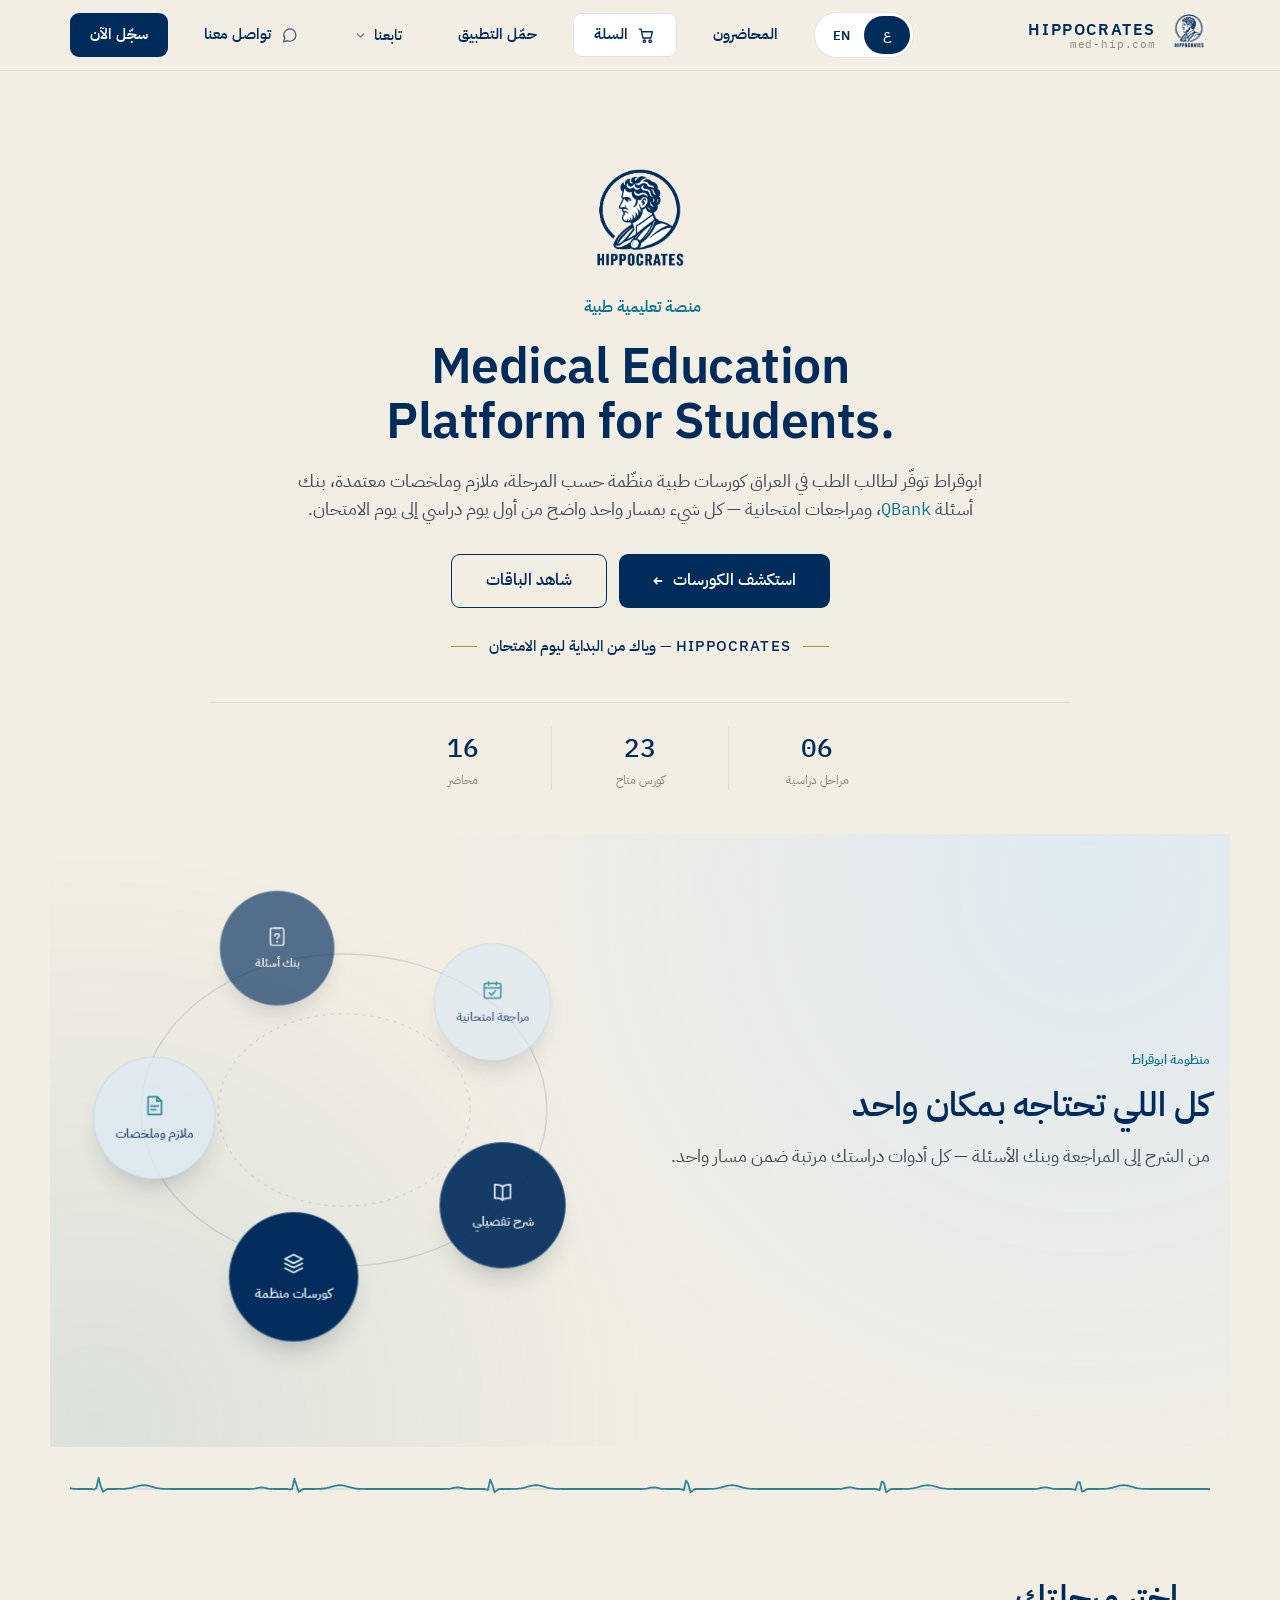
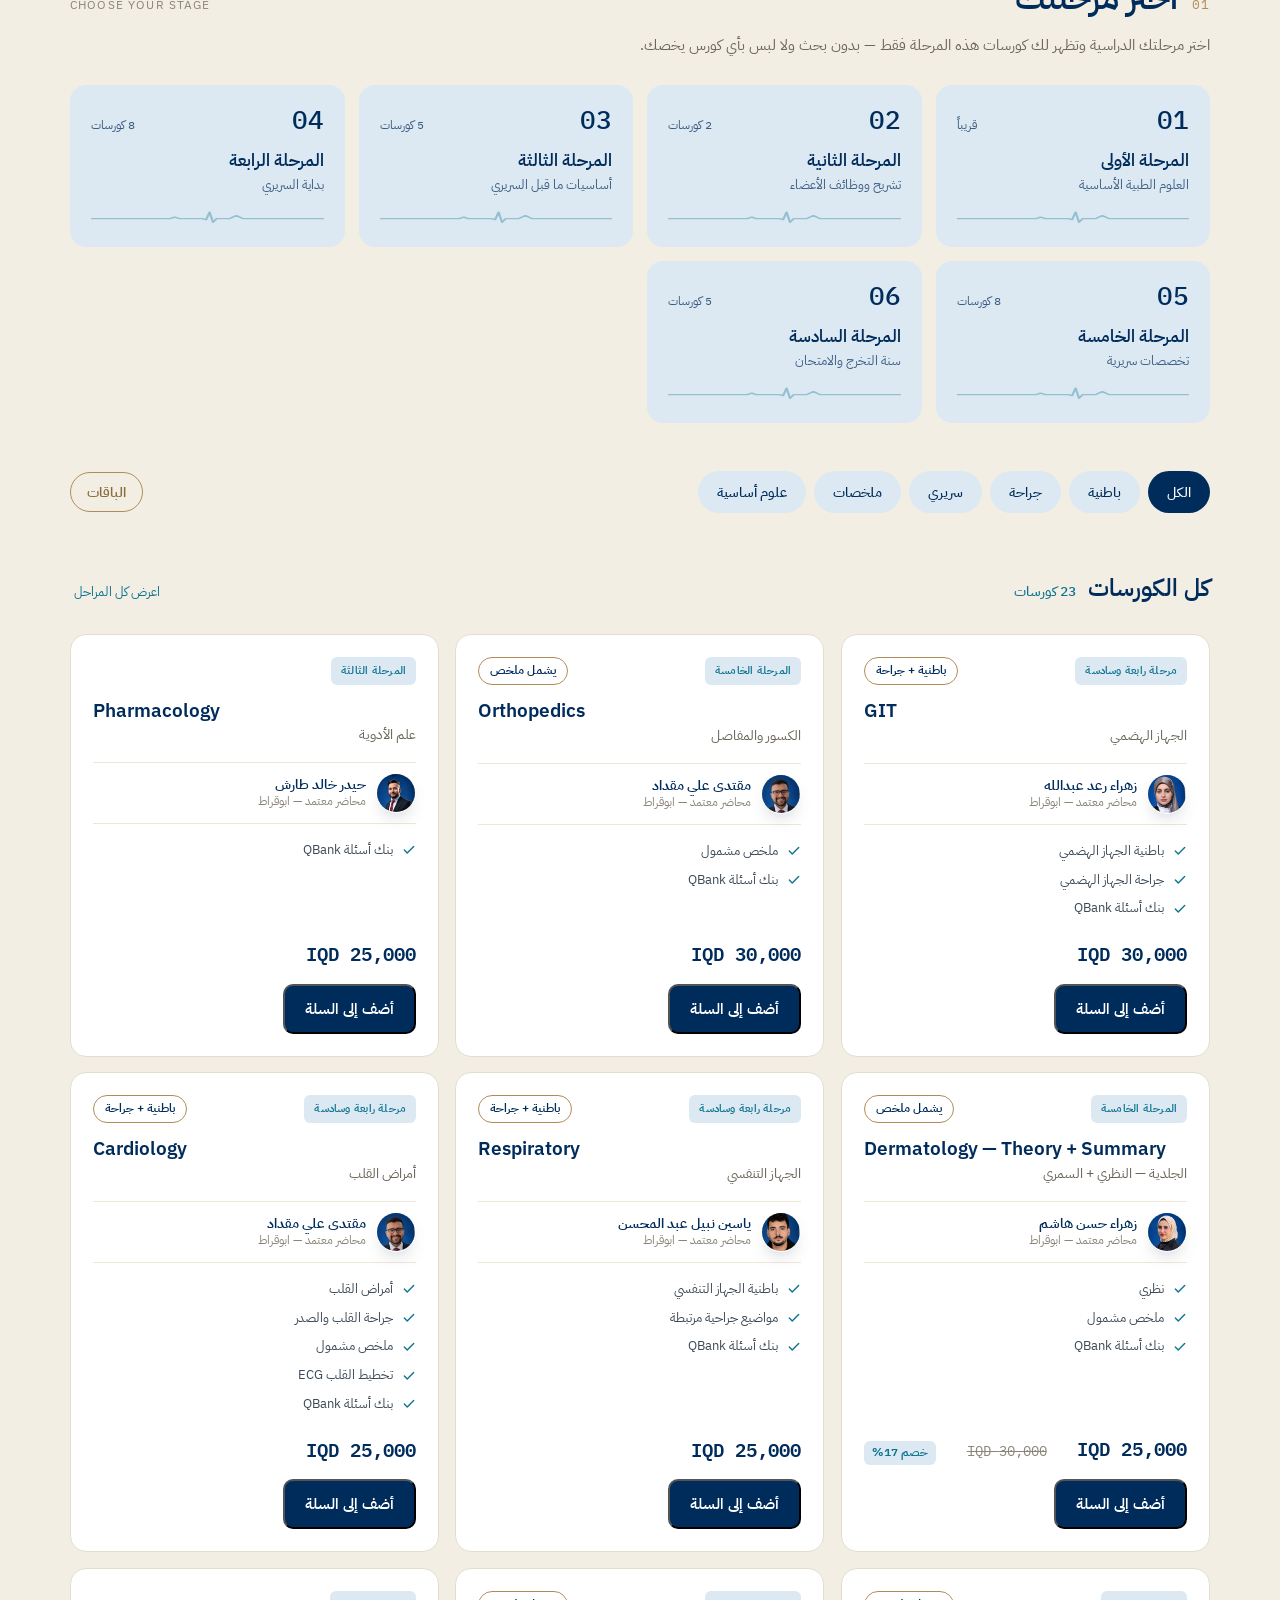
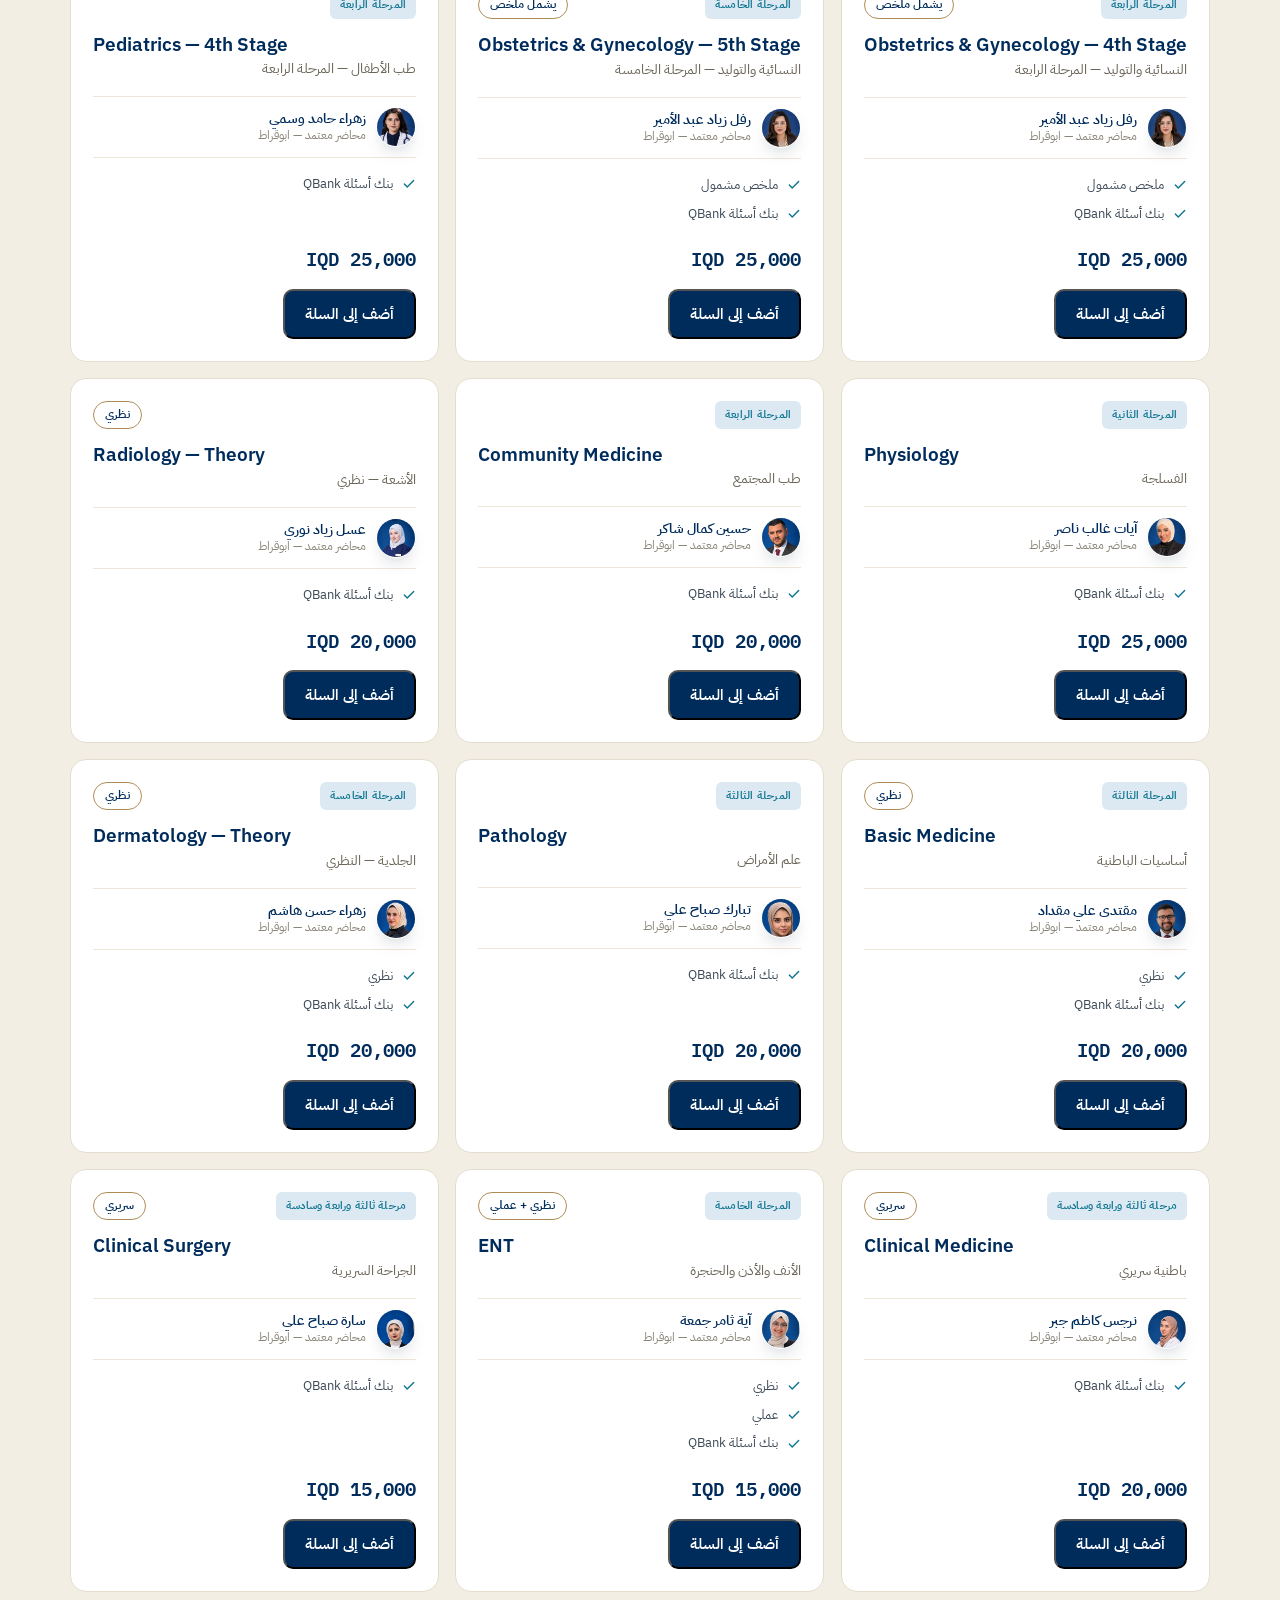
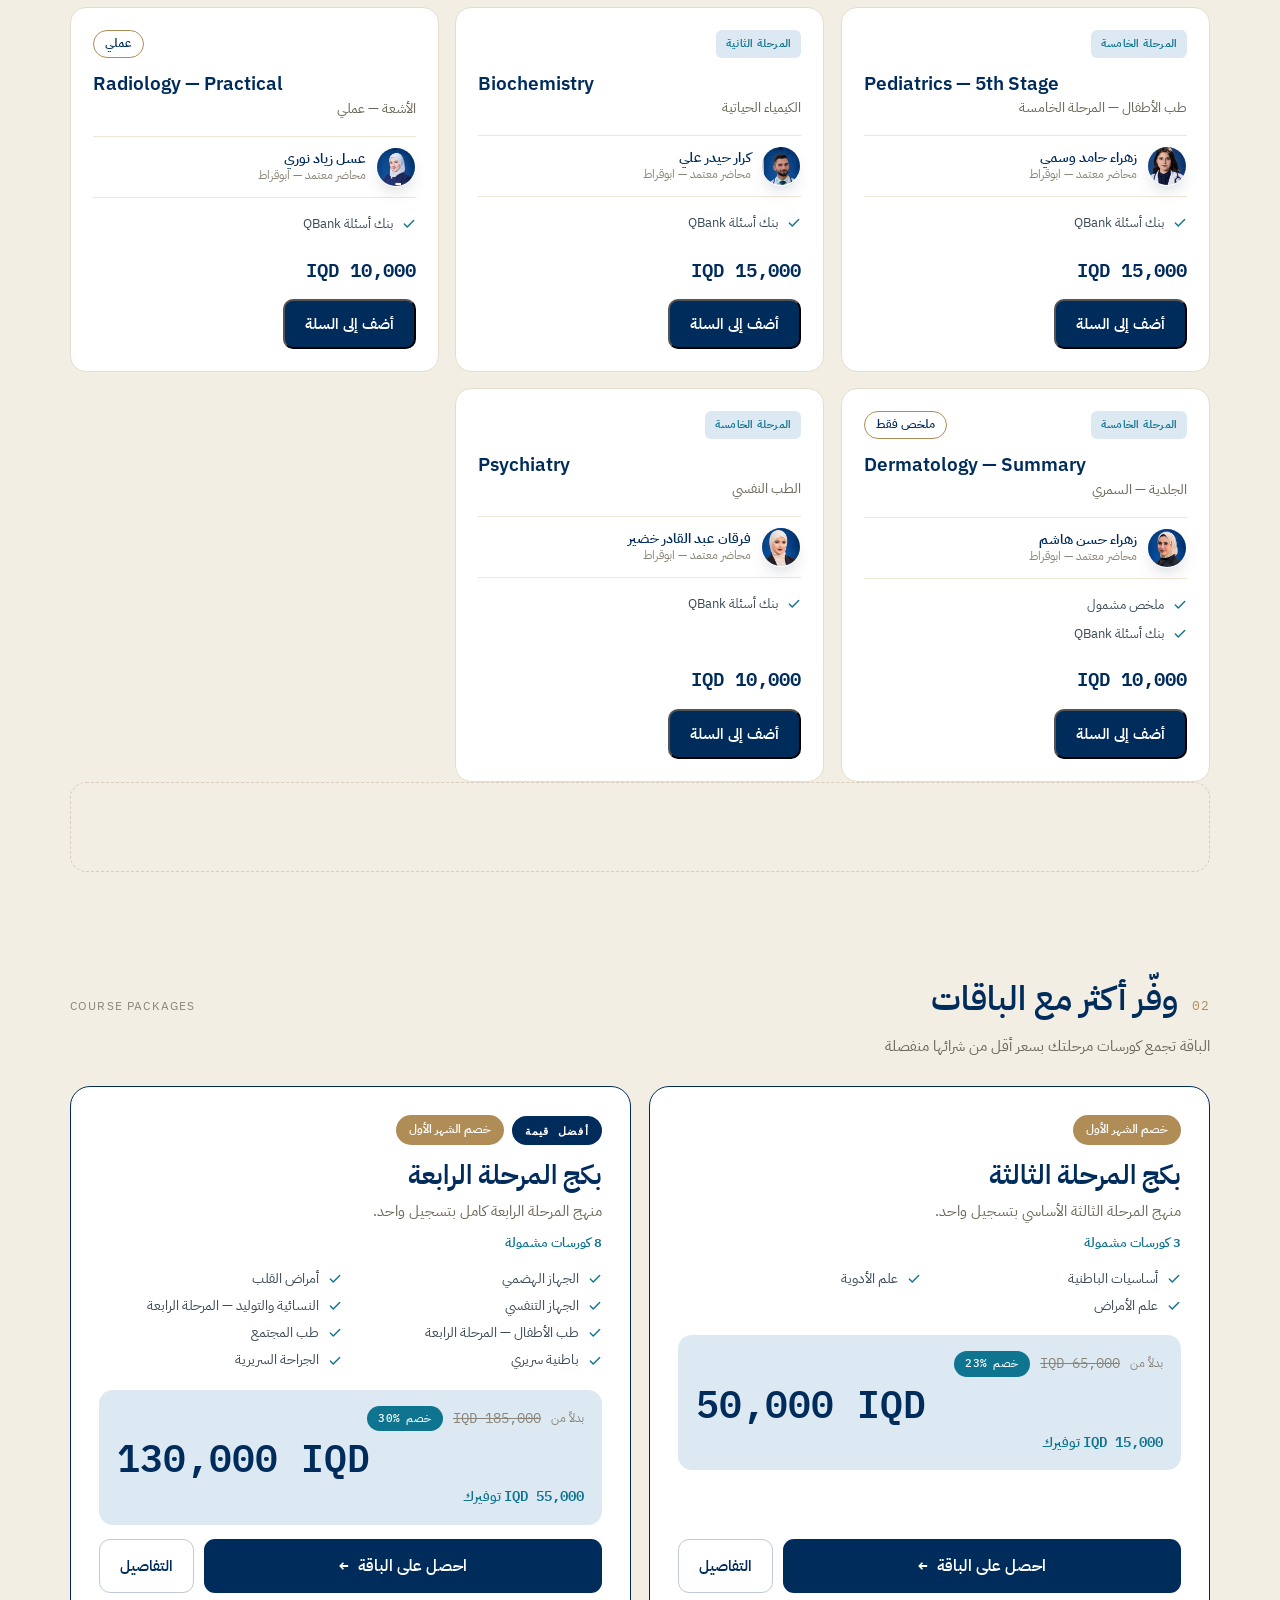
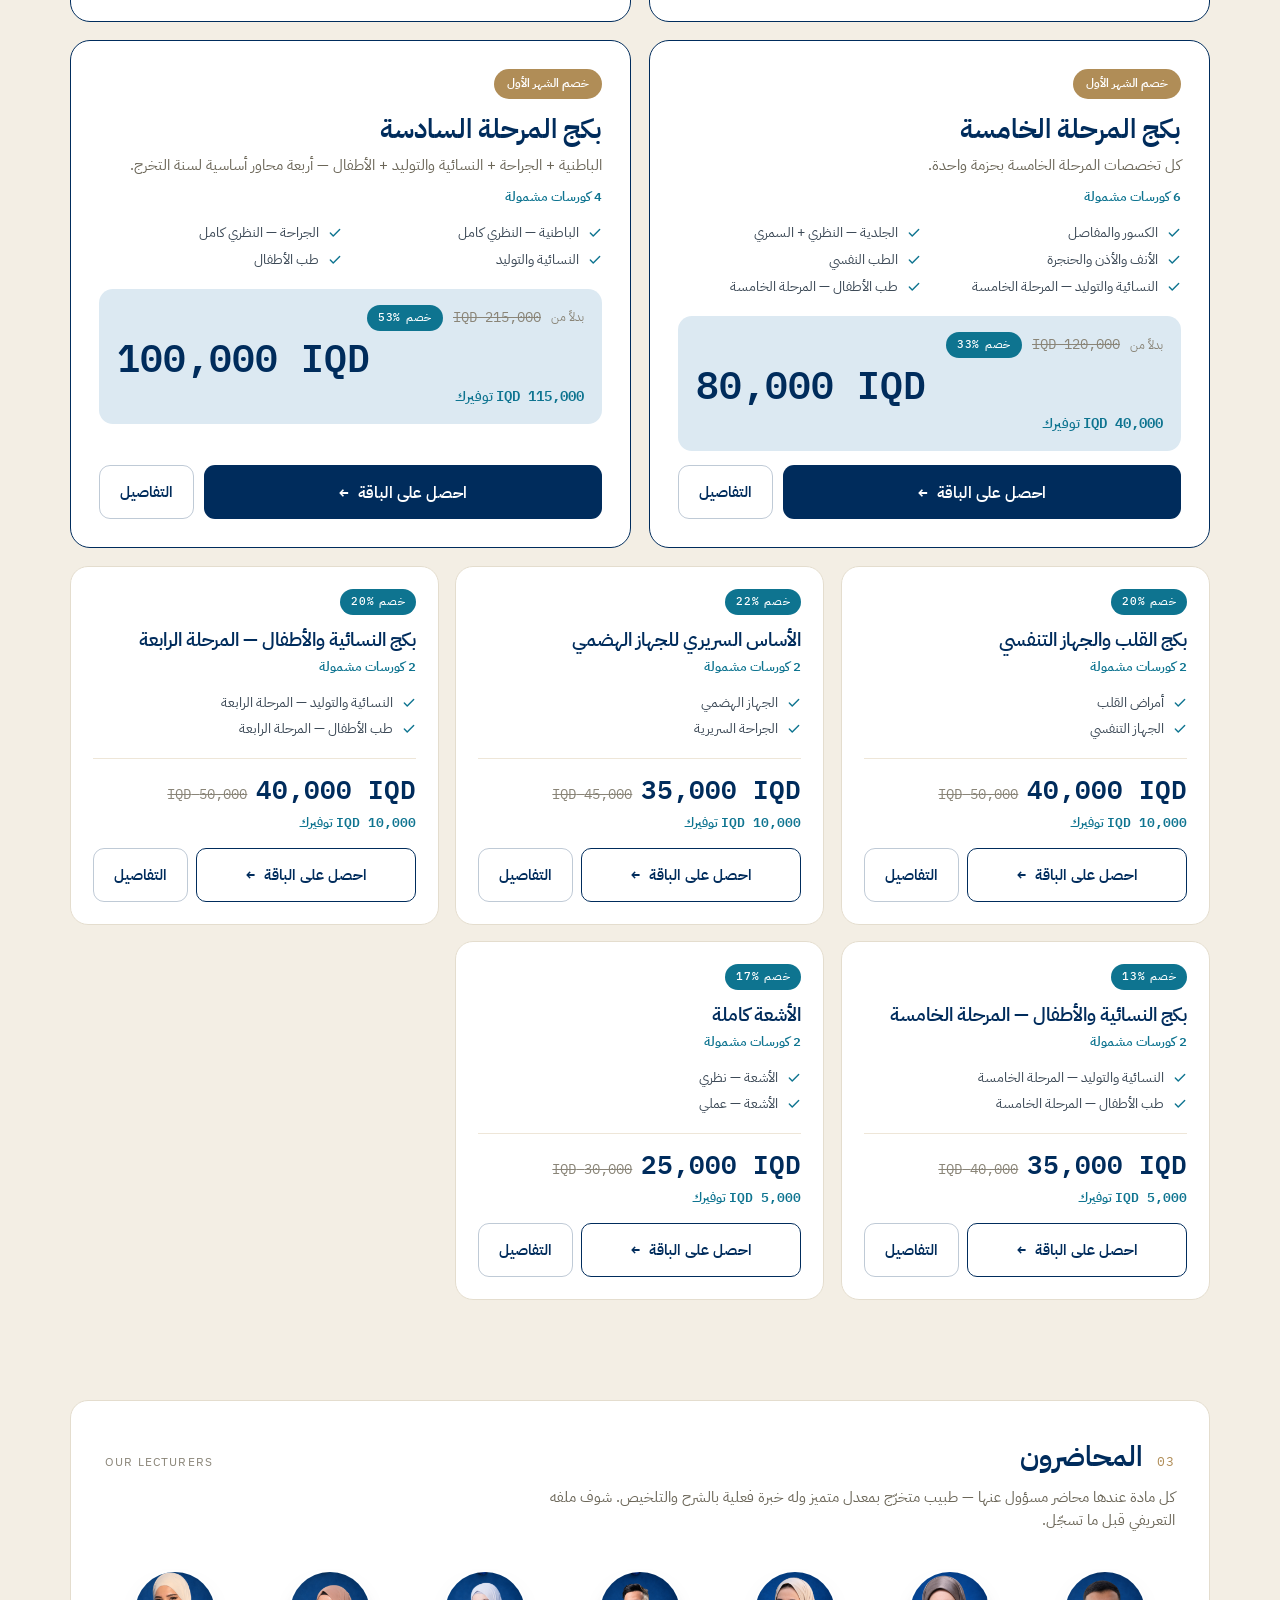
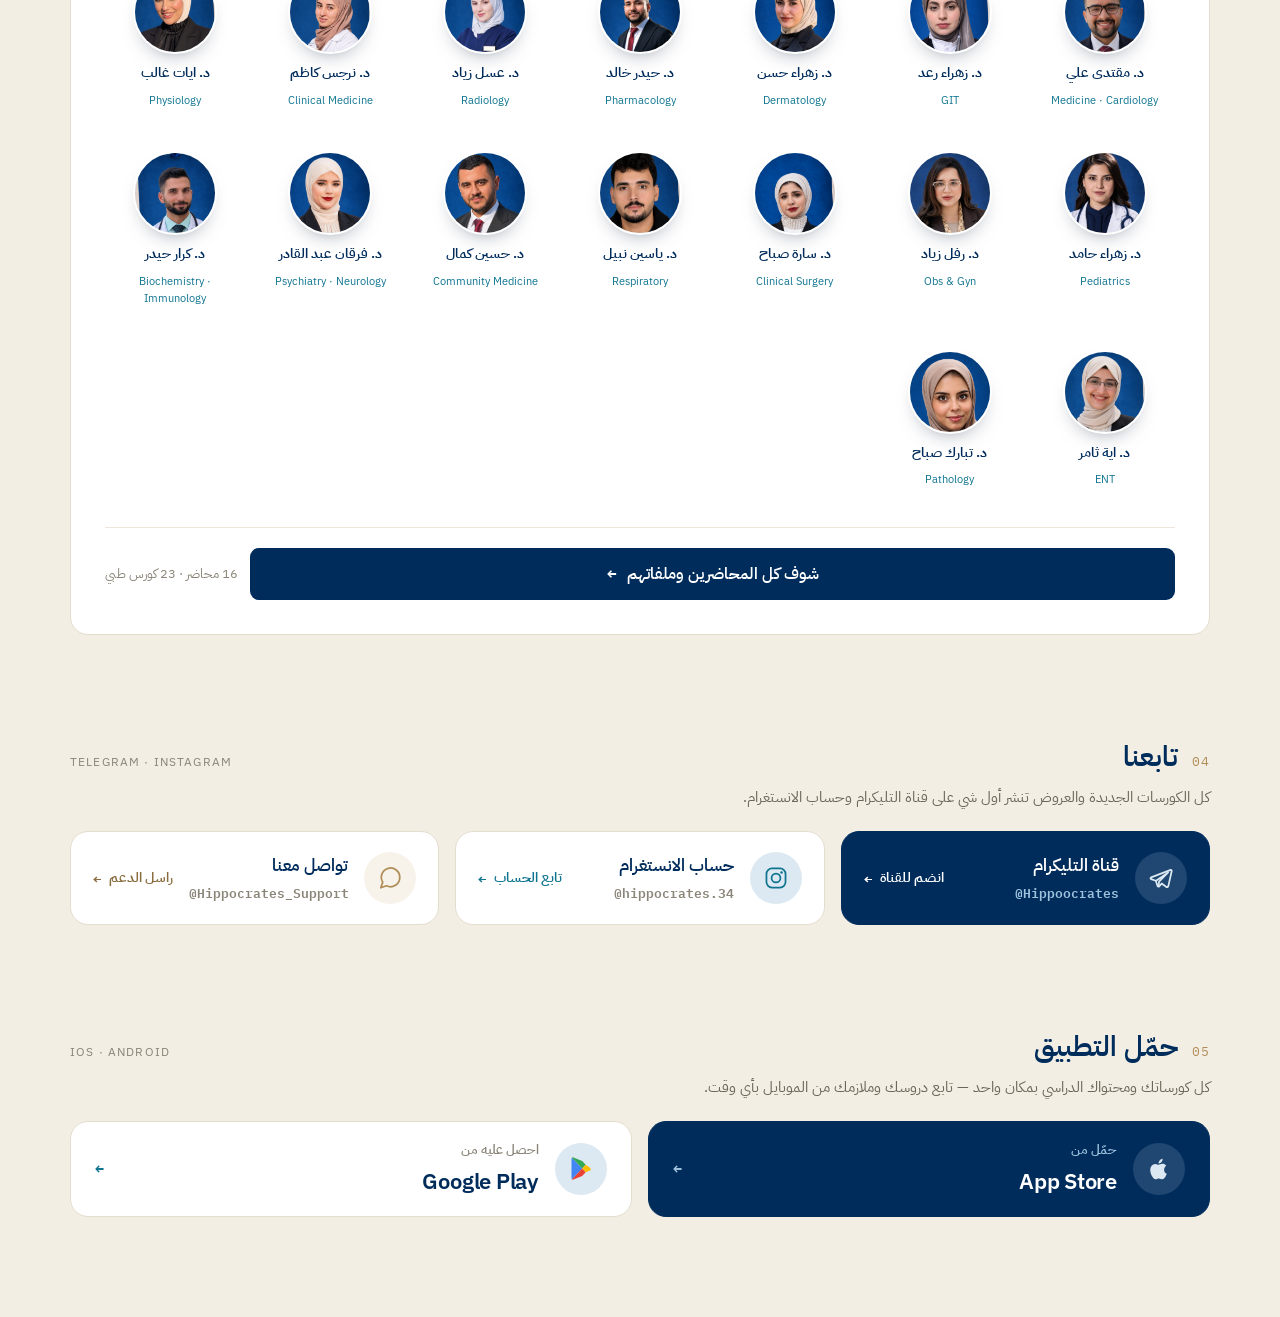
==== commit 61d93c0d: "Add Hippocrates finance integration" ====
--- a/index.html
+++ b/index.html
@@ -4,6 +4,26 @@
 <meta charset="utf-8">
 <meta name="viewport" content="width=device-width, initial-scale=1">
 <title>HIPPOCRATES — Medical Education Platform for Students</title>
+
+<!-- ── معاينة الروابط عند المشاركة (واتساب · تليكرام · فيسبوك · X) ── -->
+<meta name="description" content="محاضرات ومناهج طبّية بالعربي لطلبة كليات الطب في العراق — من أول يوم دراسة إلى يوم الامتحان.">
+<meta property="og:type" content="website">
+<meta property="og:site_name" content="HIPPOCRATES">
+<meta property="og:locale" content="ar_IQ">
+<meta property="og:url" content="https://med-hip.com/">
+<meta property="og:title" content="HIPPOCRATES — منصة تعليم طبّي للطلبة">
+<meta property="og:description" content="محاضرات ومناهج طبّية بالعربي لطلبة كليات الطب في العراق — من أول يوم دراسة إلى يوم الامتحان.">
+<meta property="og:image" content="https://med-hip.com/assets/hippocrates-social-preview.jpg">
+<meta property="og:image:width" content="1200">
+<meta property="og:image:height" content="630">
+<meta property="og:image:type" content="image/jpeg">
+<meta property="og:image:alt" content="HIPPOCRATES — Medical Education Platform">
+<meta name="twitter:card" content="summary_large_image">
+<meta name="twitter:title" content="HIPPOCRATES — منصة تعليم طبّي للطلبة">
+<meta name="twitter:description" content="محاضرات ومناهج طبّية بالعربي لطلبة كليات الطب في العراق — من أول يوم دراسة إلى يوم الامتحان.">
+<meta name="twitter:image" content="https://med-hip.com/assets/hippocrates-social-preview.jpg">
+<meta name="twitter:image:alt" content="HIPPOCRATES — Medical Education Platform">
+<link rel="canonical" href="https://med-hip.com/">
 <link rel="preconnect" href="https://fonts.googleapis.com">
 <link rel="preconnect" href="https://fonts.gstatic.com" crossorigin>
 <link rel="stylesheet" href="css/style.css">
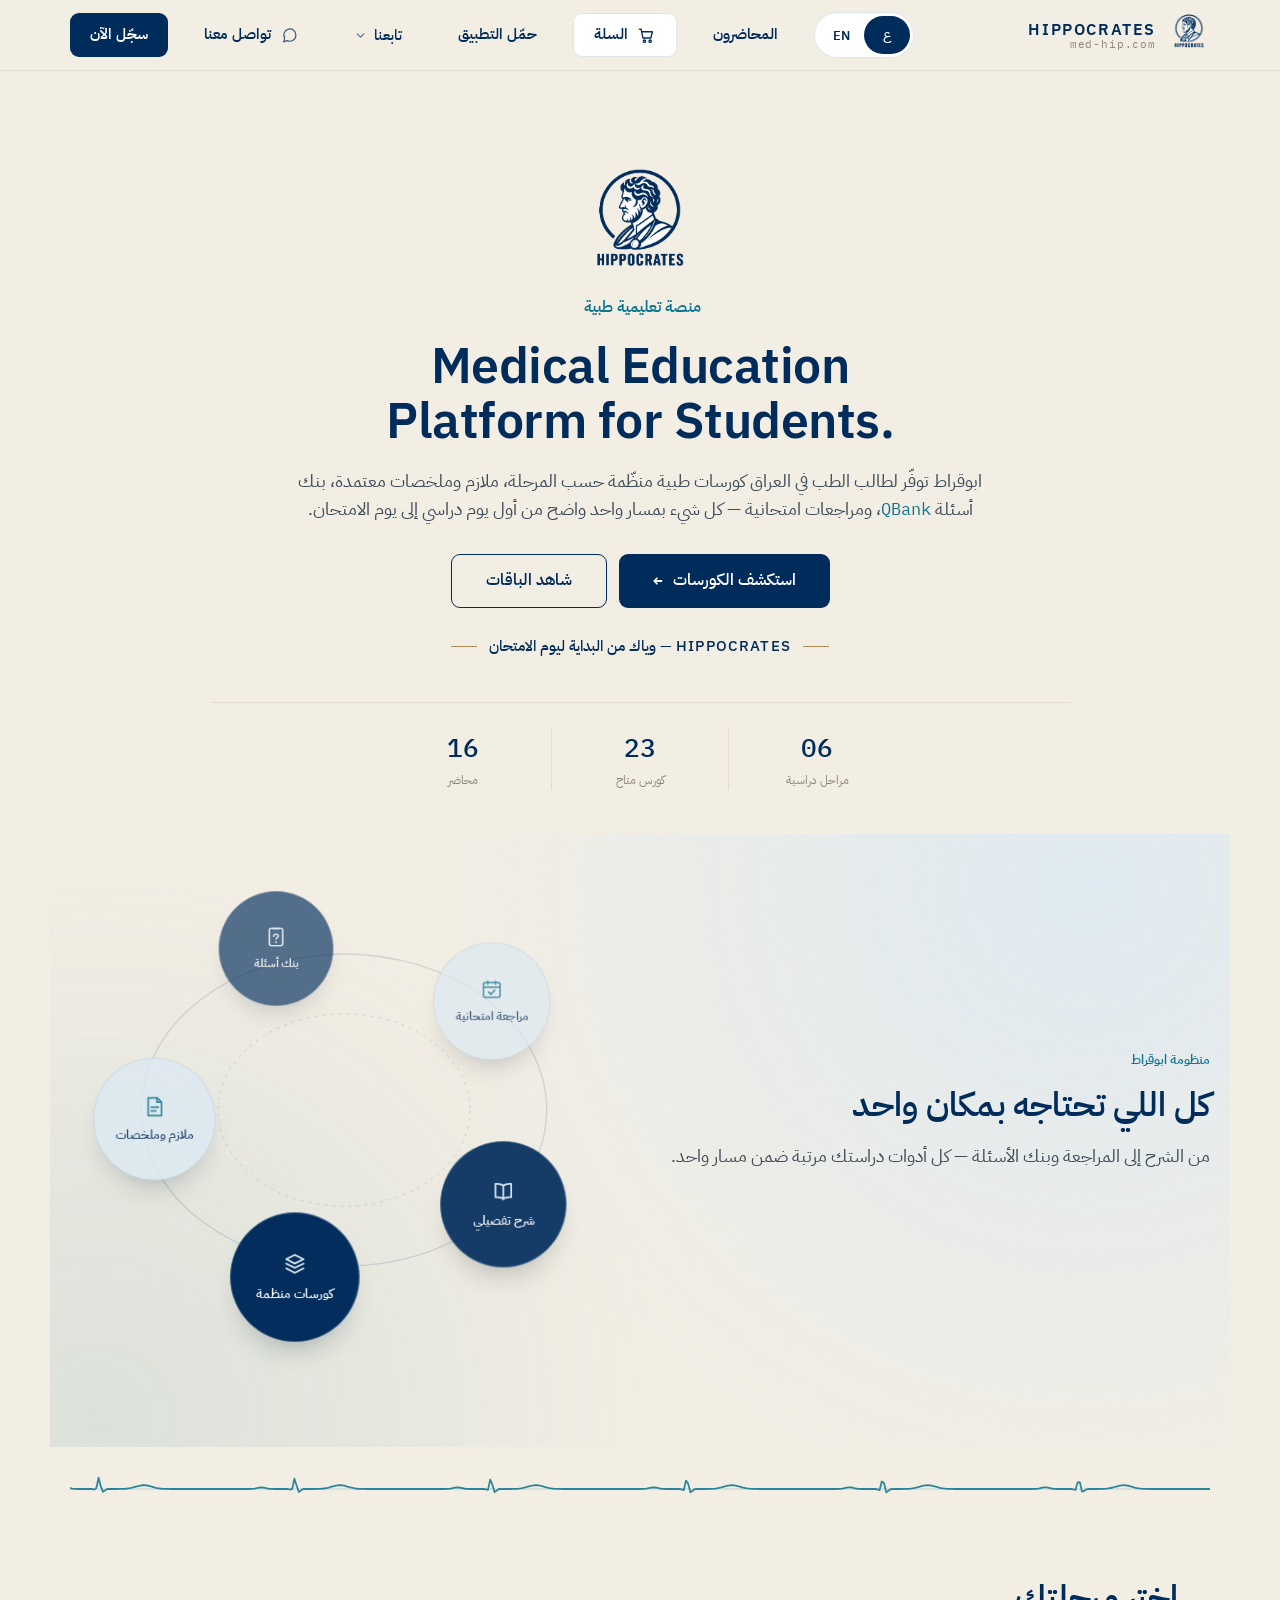
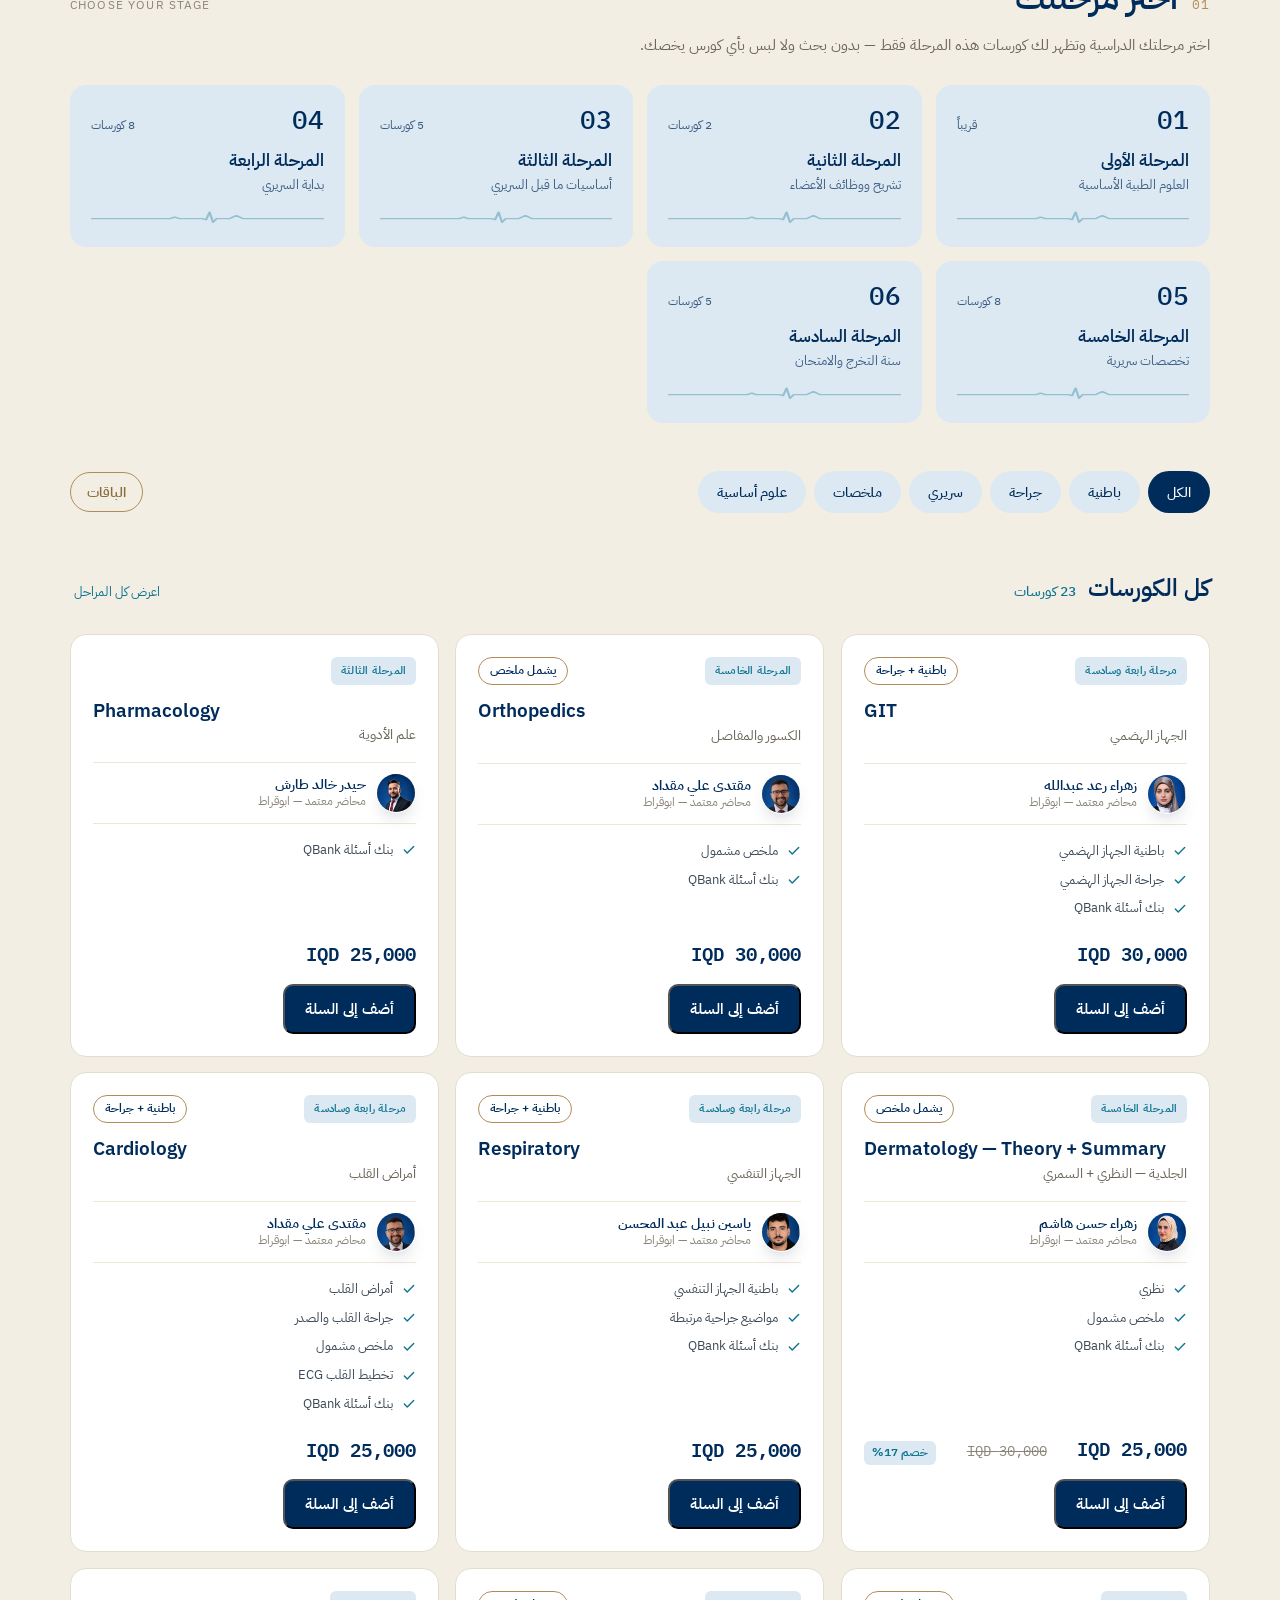
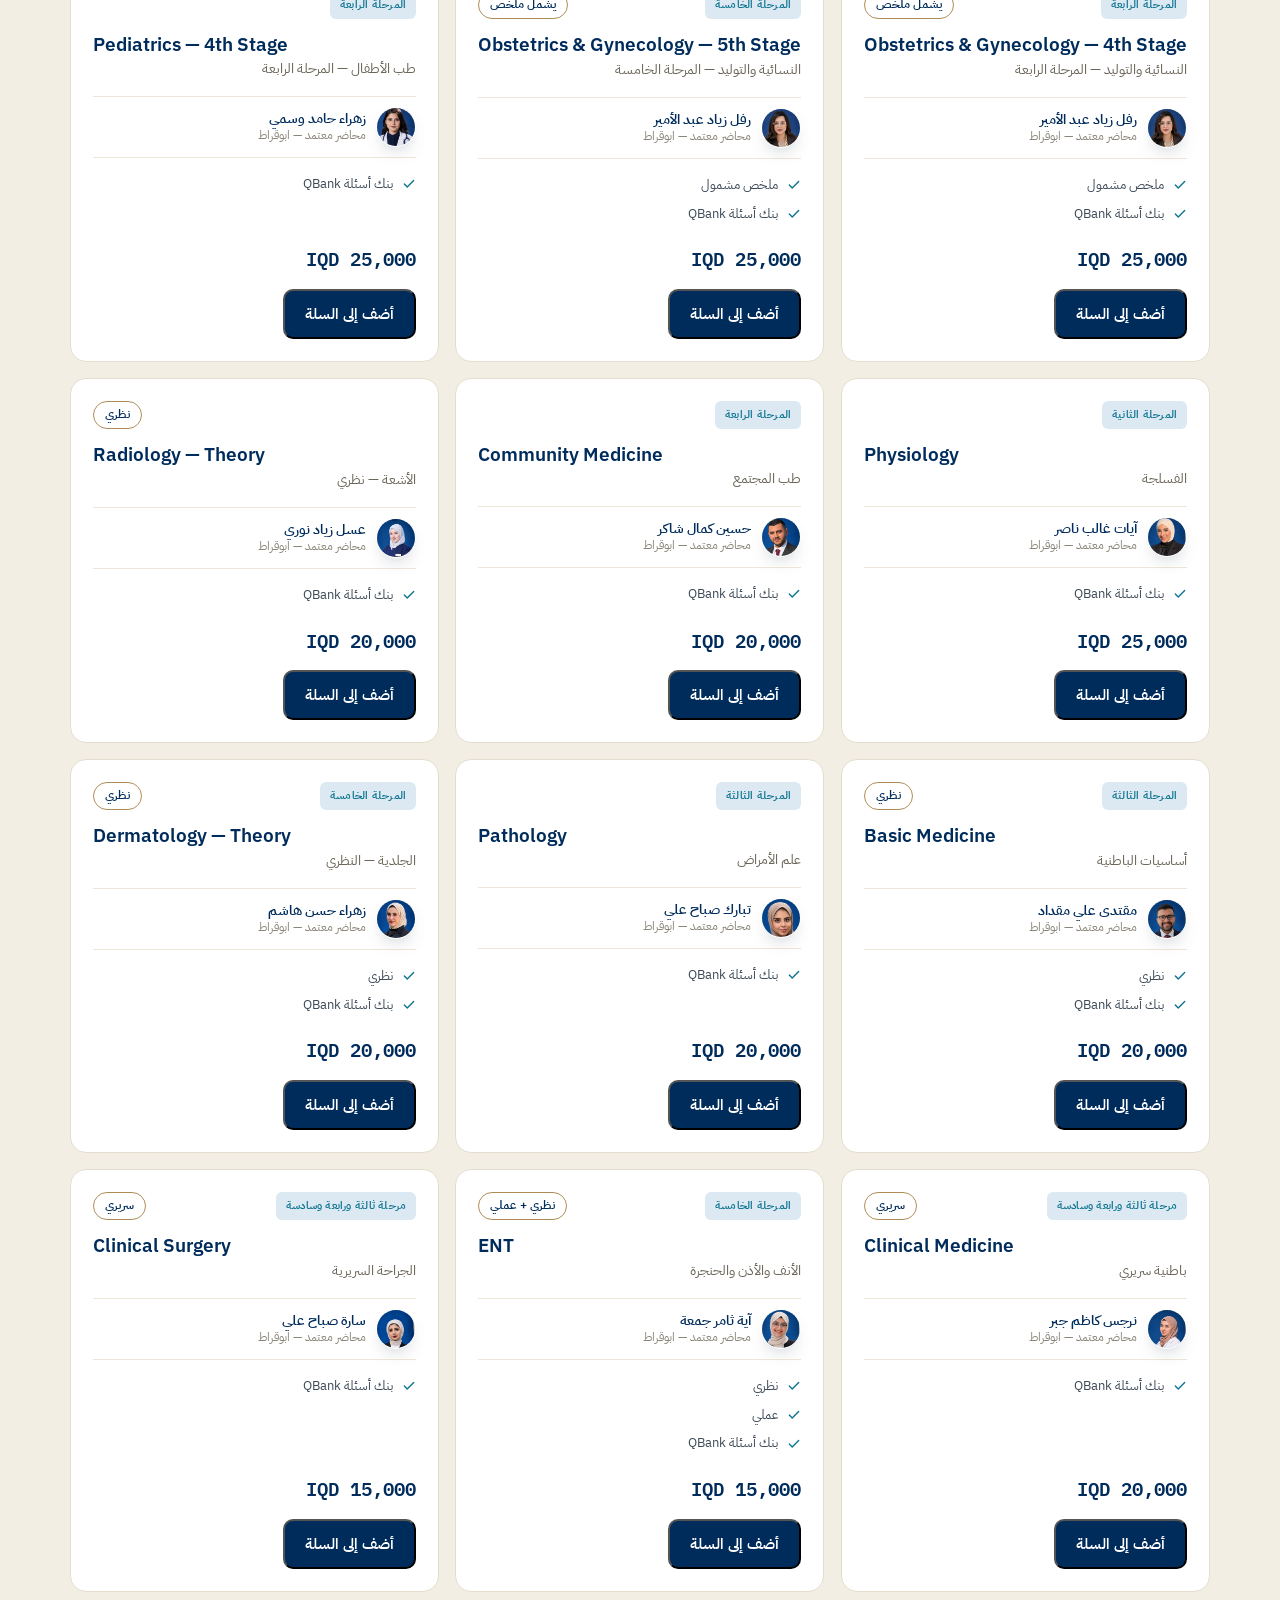
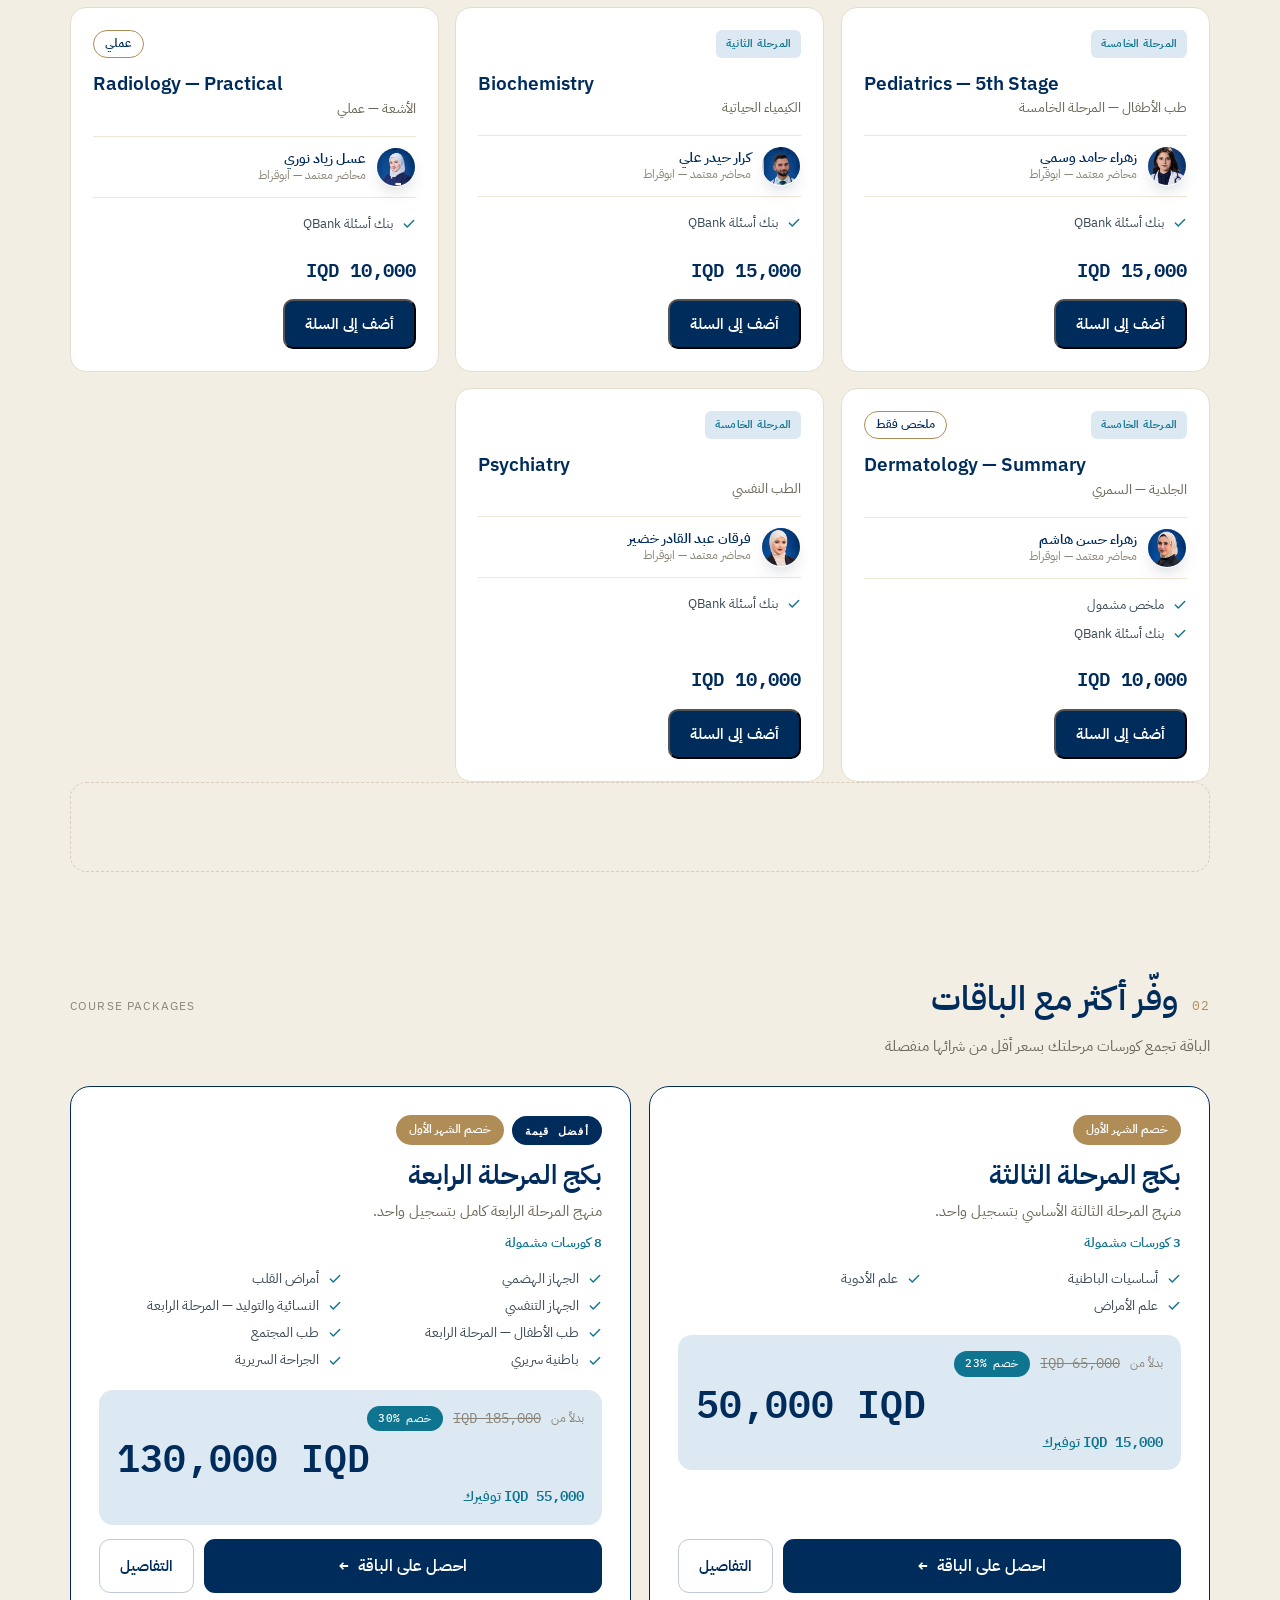
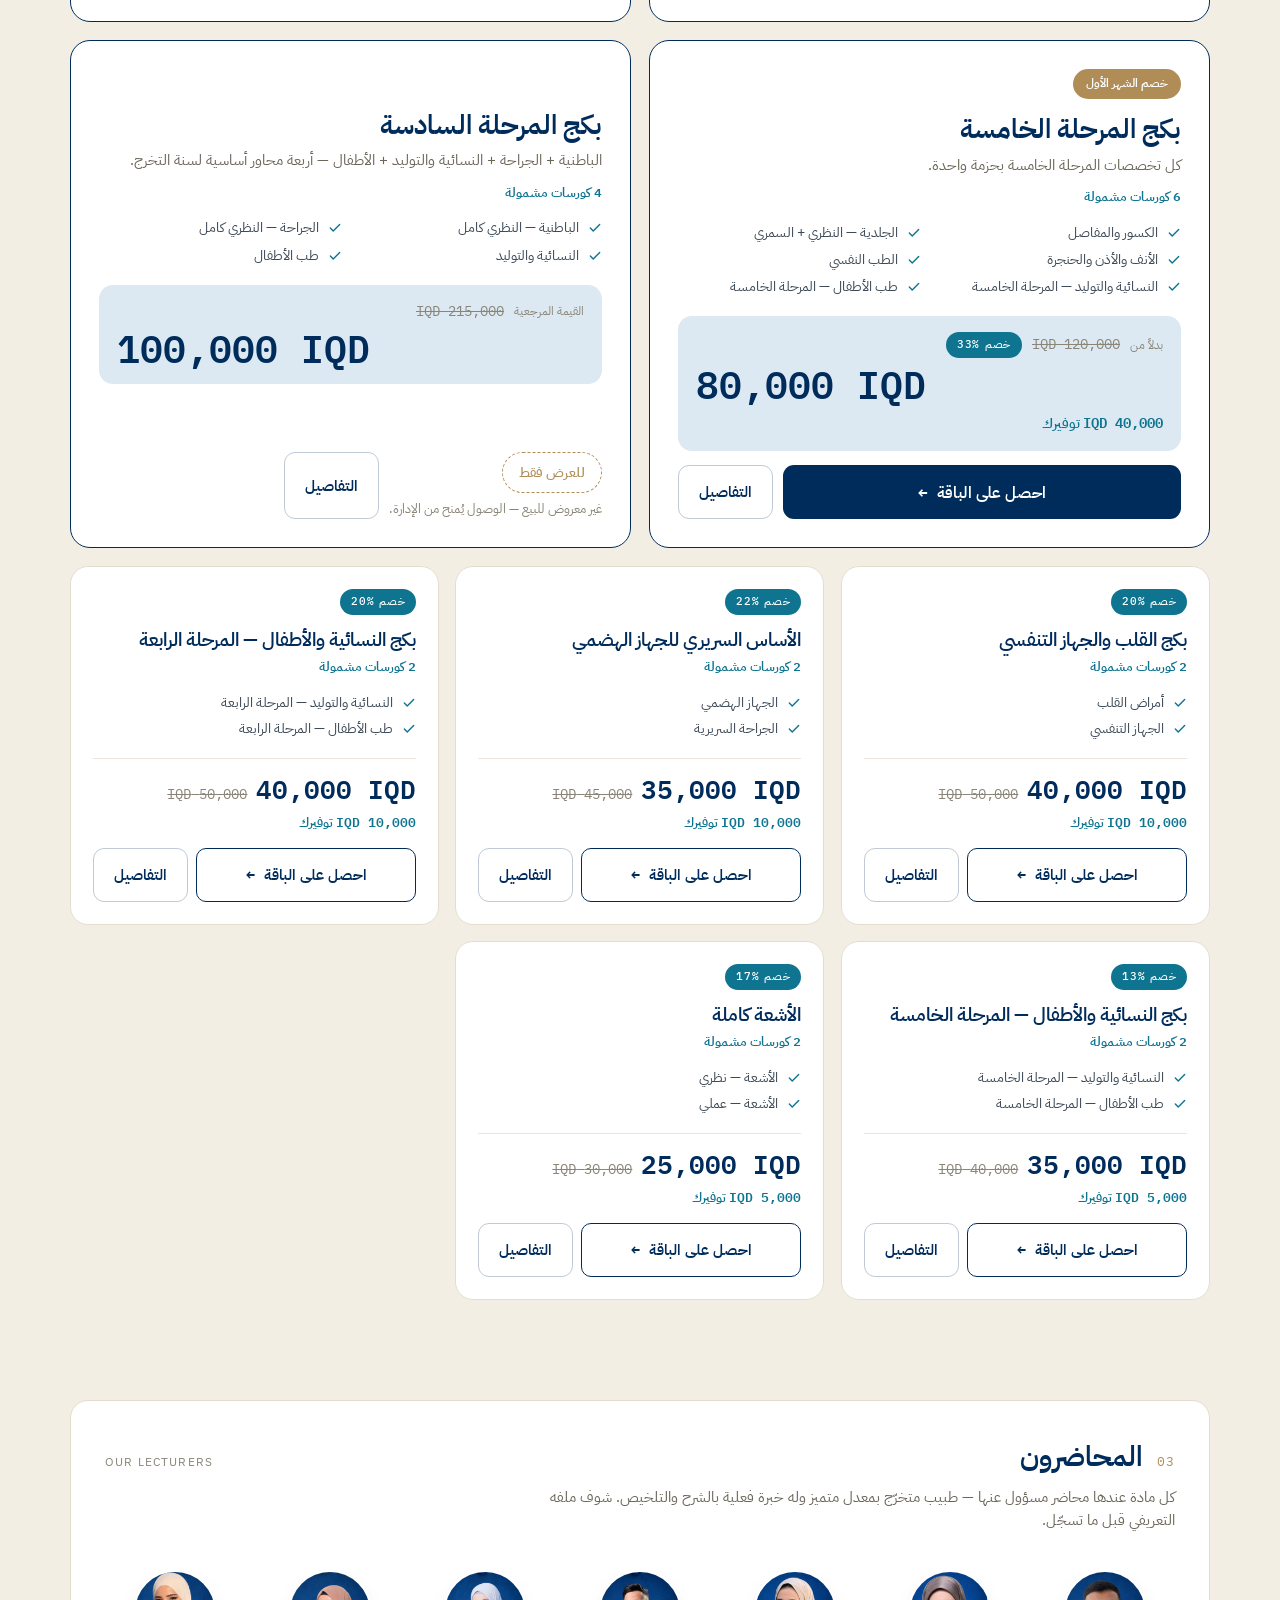
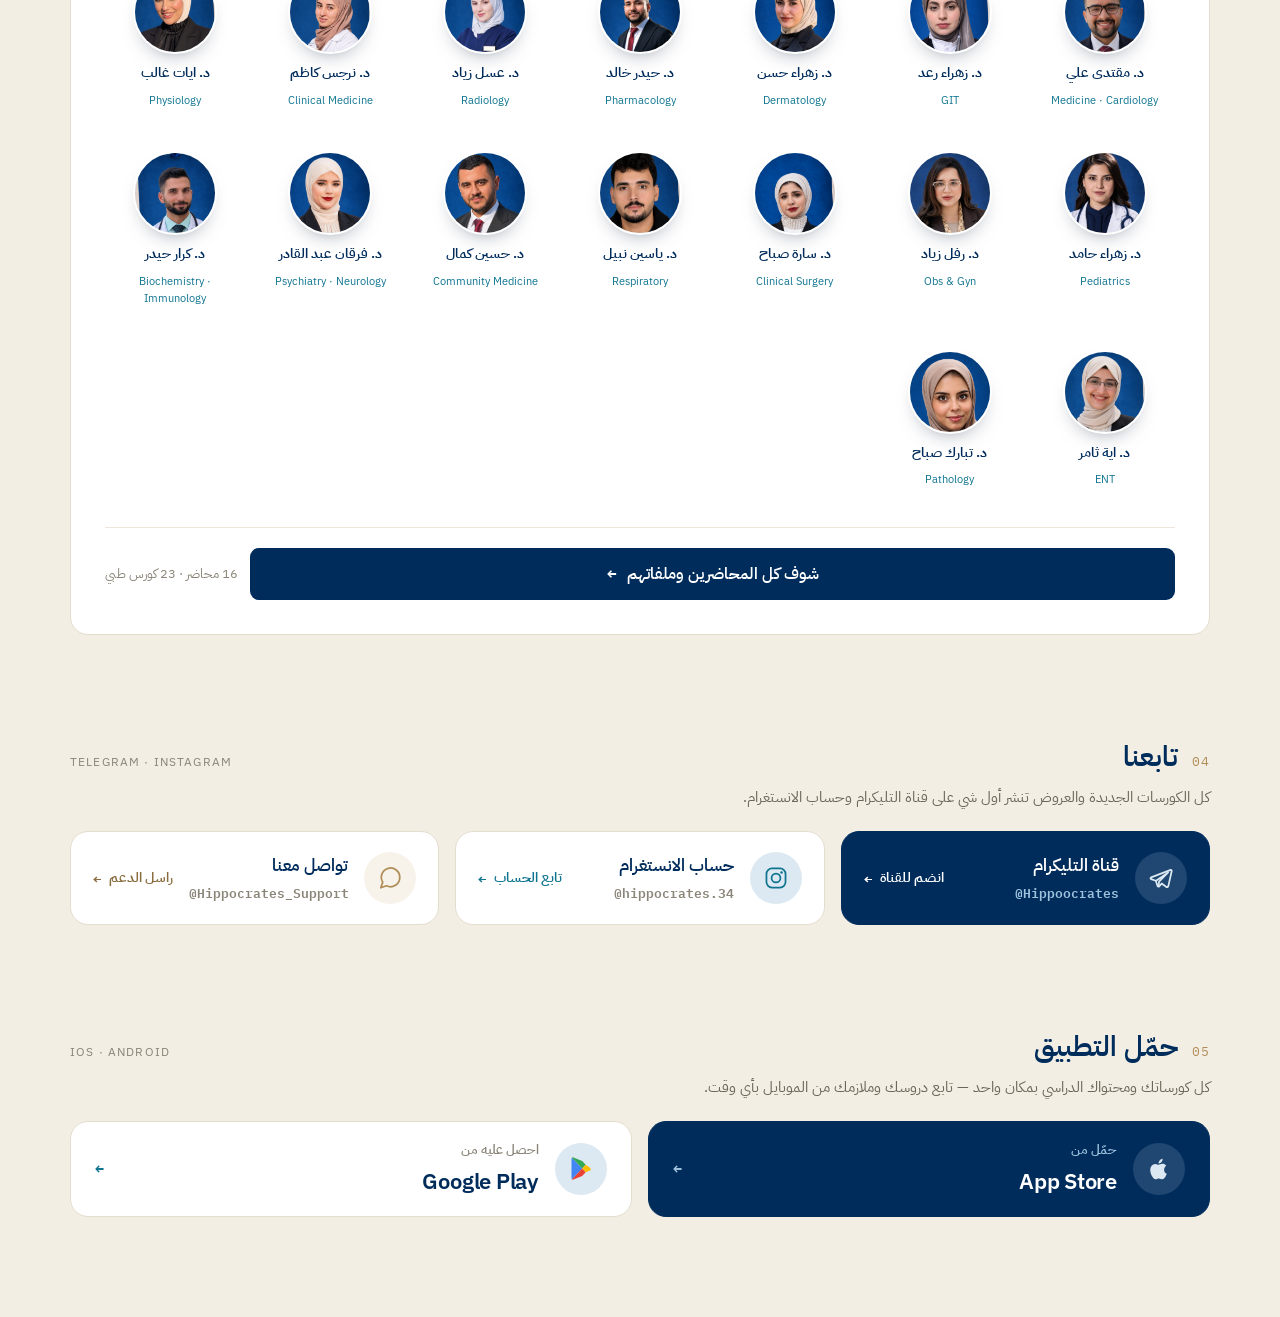
==== commit 272e0ec1: "Add Hippocrates favicon site-wide" ====
--- a/index.html
+++ b/index.html
@@ -4,6 +4,12 @@
 <meta charset="utf-8">
 <meta name="viewport" content="width=device-width, initial-scale=1">
 <title>HIPPOCRATES — Medical Education Platform for Students</title>
+<link rel="icon" type="image/x-icon" href="assets/favicon.ico">
+<link rel="icon" type="image/png" sizes="32x32" href="assets/favicon-32x32.png">
+<link rel="icon" type="image/png" sizes="16x16" href="assets/favicon-16x16.png">
+<link rel="apple-touch-icon" sizes="180x180" href="assets/apple-touch-icon.png">
+<link rel="manifest" href="assets/site.webmanifest">
+<meta name="theme-color" content="#003B70">
 
 <!-- ── معاينة الروابط عند المشاركة (واتساب · تليكرام · فيسبوك · X) ── -->
 <meta name="description" content="محاضرات ومناهج طبّية بالعربي لطلبة كليات الطب في العراق — من أول يوم دراسة إلى يوم الامتحان.">
--- a/css/style.css
+++ b/css/style.css
@@ -936,3 +936,8 @@
 .hip-mobile-bar-total span:last-child { direction: ltr; font-size: 18px; font-weight: 600; color: var(--navy); }
 .hip-mobile-bar-cta { margin-inline-start: auto; display: flex; align-items: center; justify-content: center; gap: 9px; min-height: 52px; padding: 0 24px; border: none; border-radius: 11px; background: var(--navy); color: #fff; font-size: 15.5px; font-weight: 600; }
 .hip-mobile-bar-cta:hover { background: var(--navy-dark); color: #fff; }
+
+/* بكج للعرض فقط — ظاهر بالكامل، بلا زر شراء */
+.hip-pkg-display-only { display: flex; flex-direction: column; gap: 6px; align-items: flex-start; }
+.hip-pkg-display-tag { display: inline-flex; align-items: center; padding: 9px 16px; border: 1px dashed var(--gold); border-radius: 999px; background: transparent; font-size: 13.5px; font-weight: 500; color: var(--gold); }
+.hip-pkg-display-note { font-size: 12.5px; line-height: 1.6; color: var(--muted); }
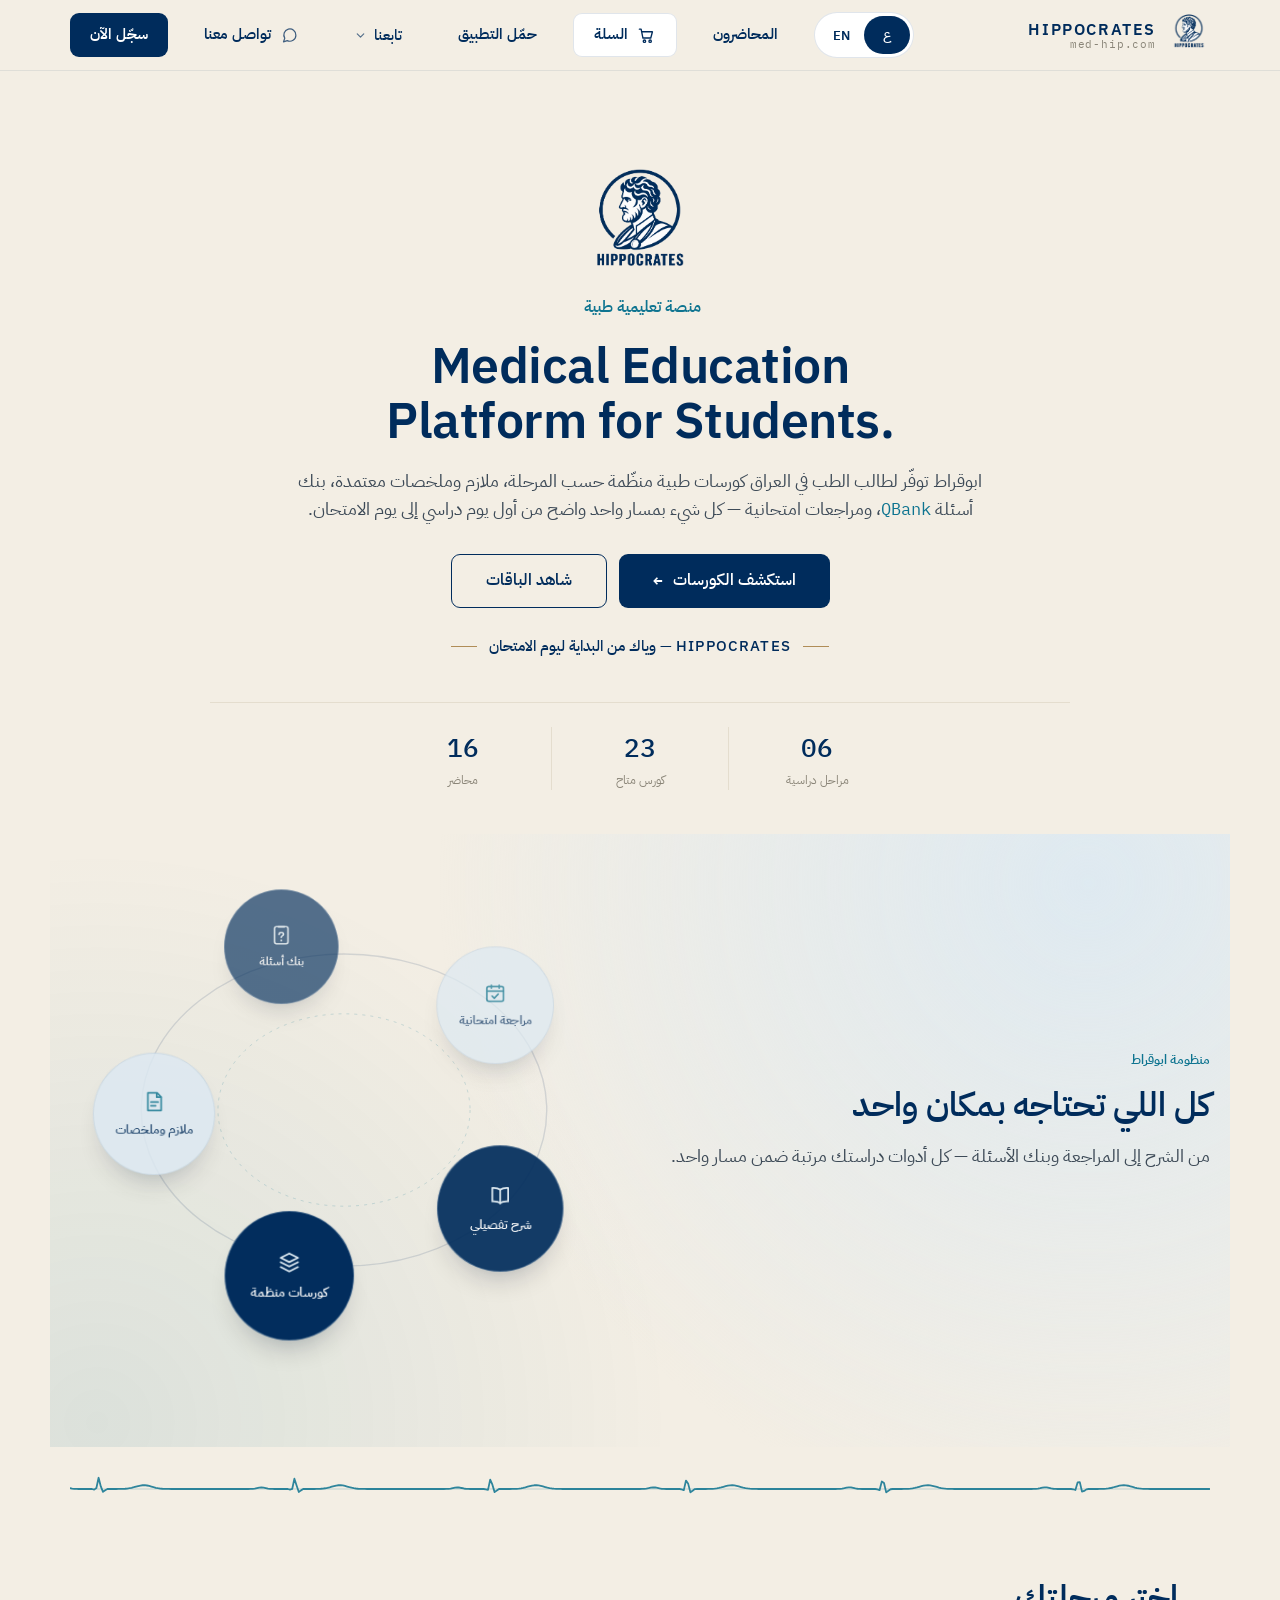
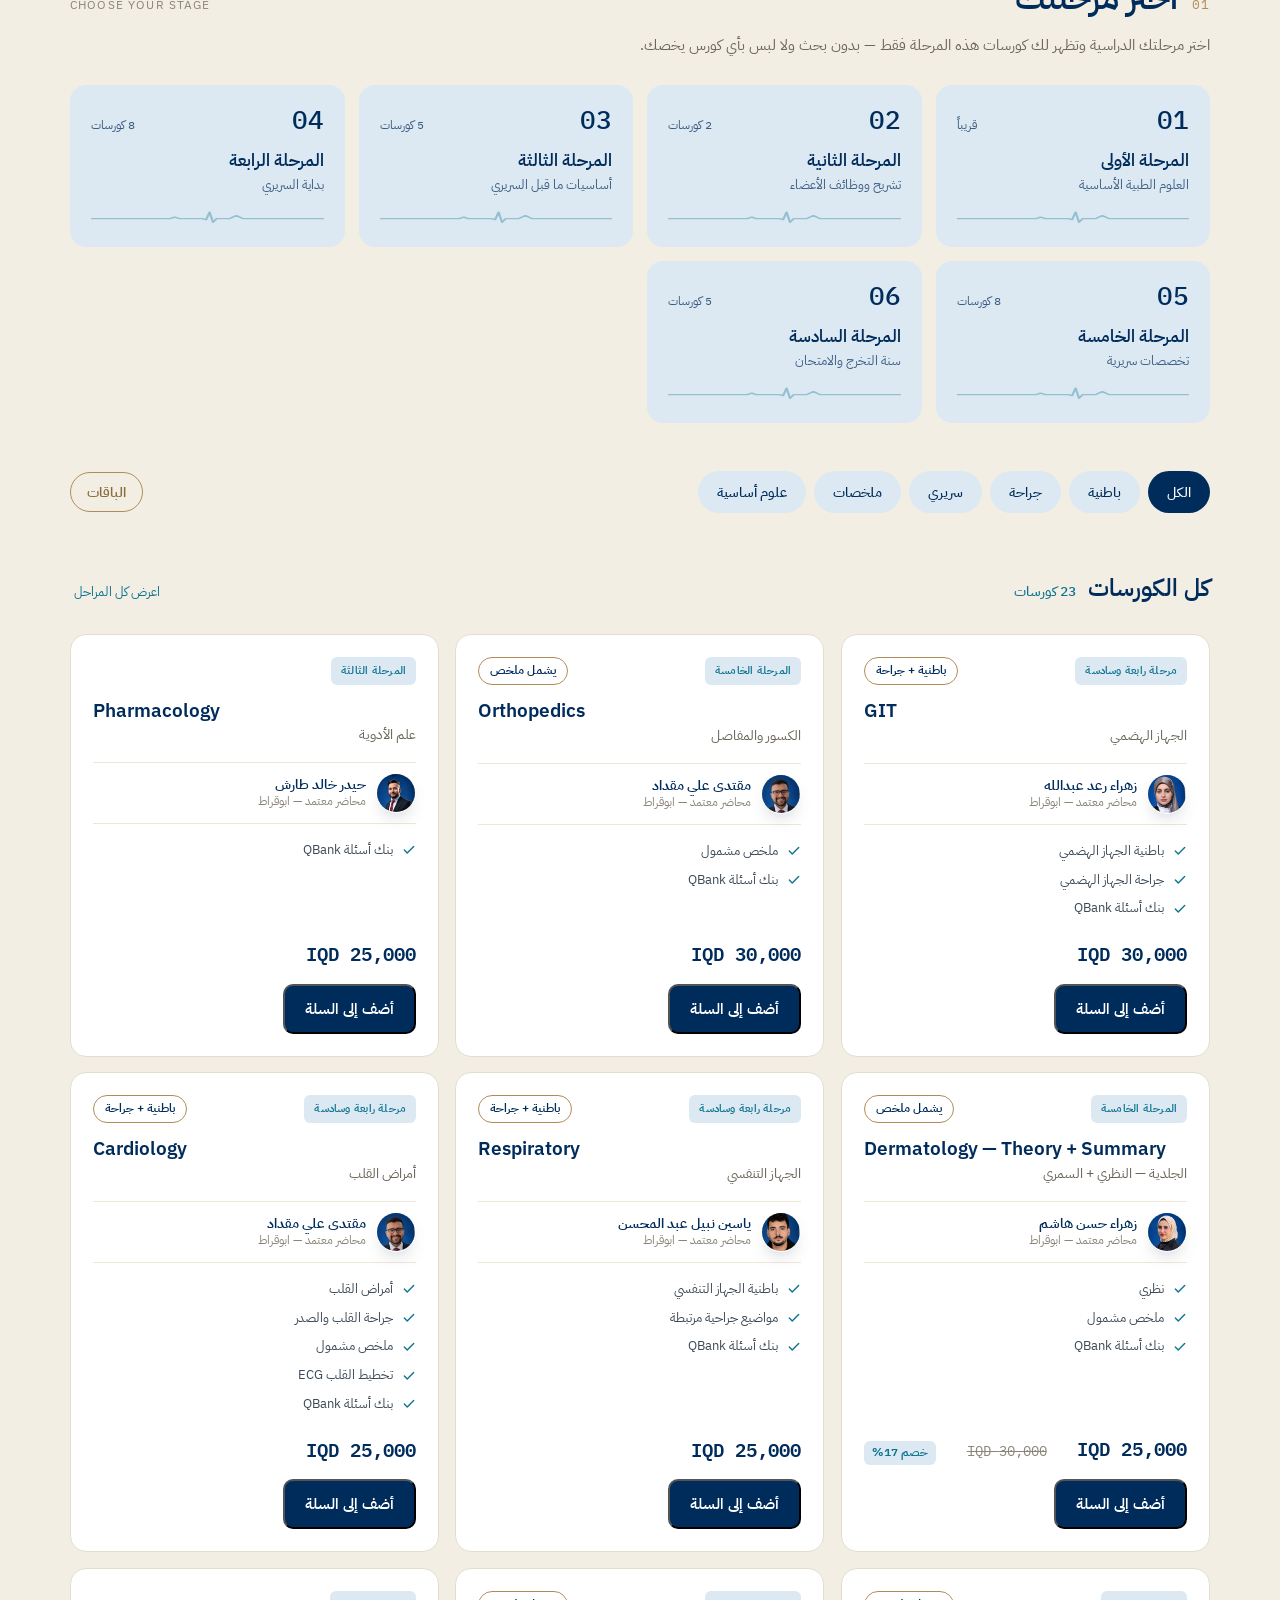
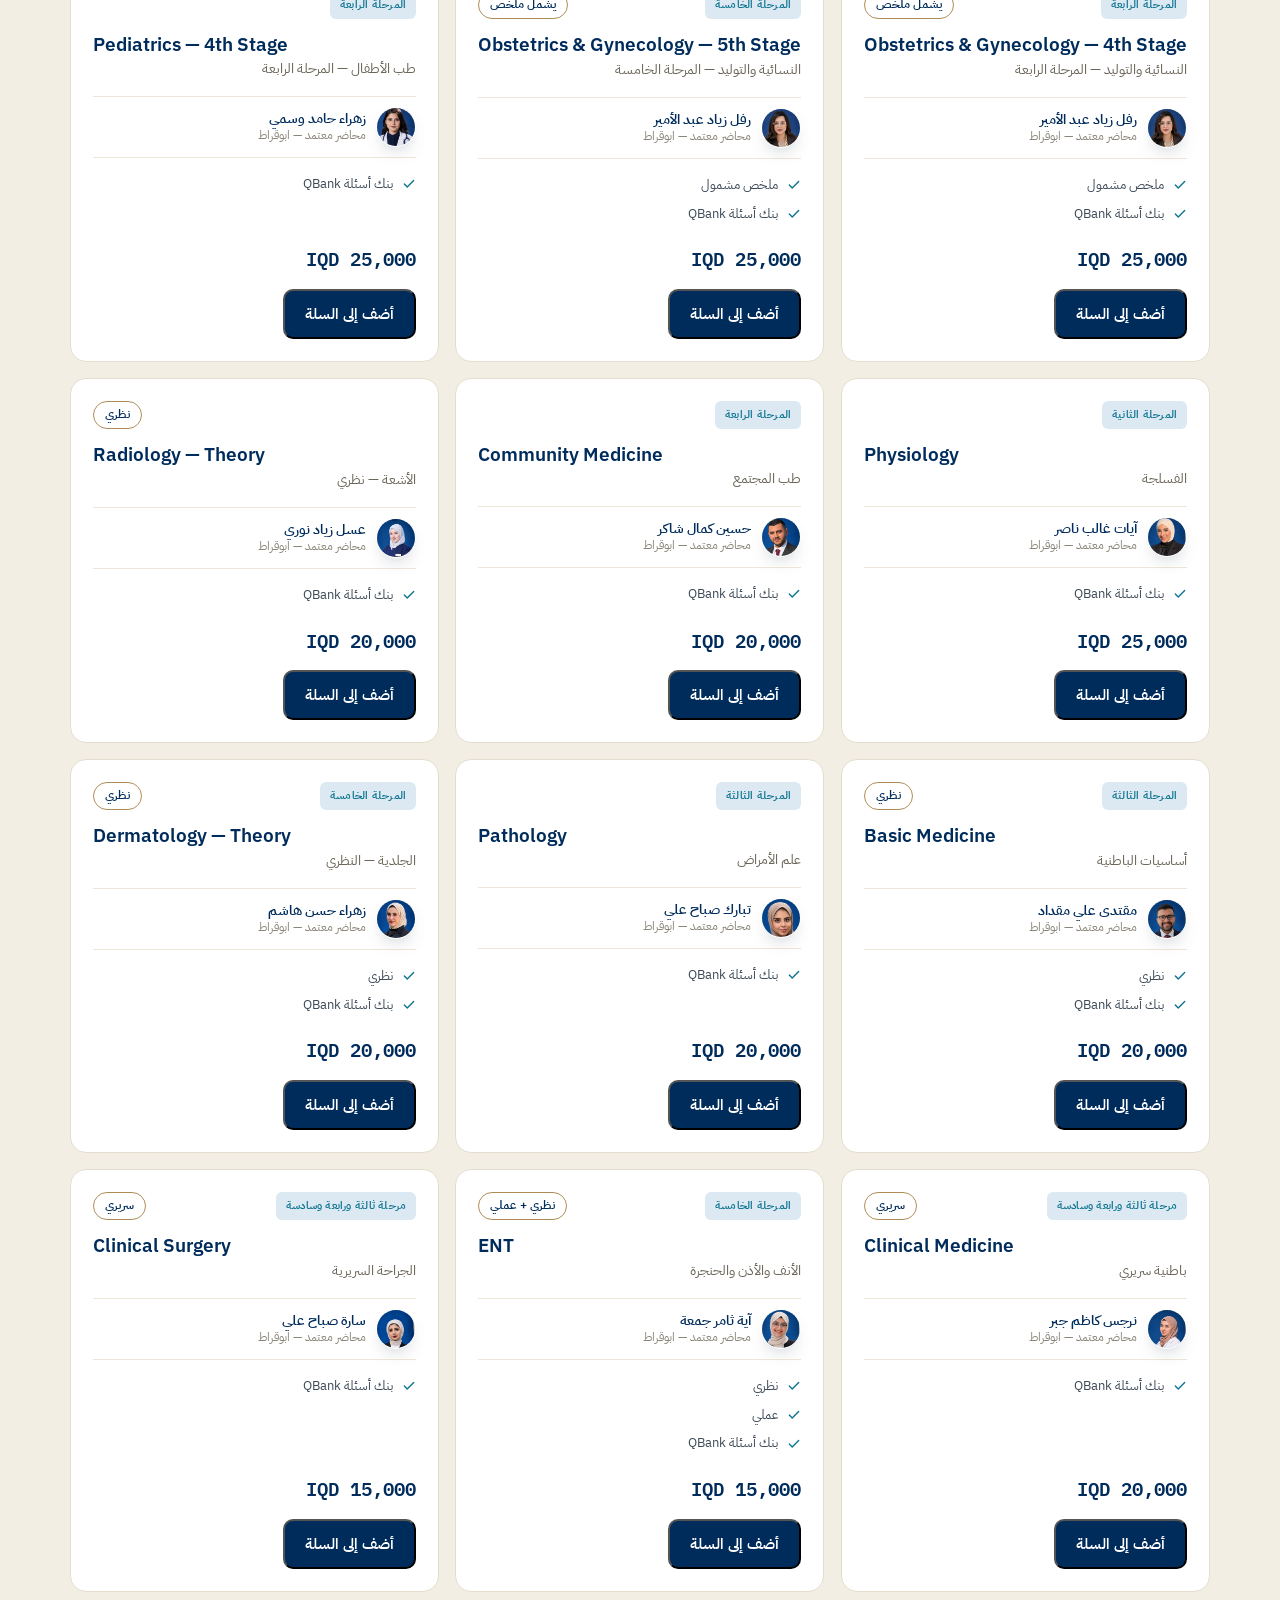
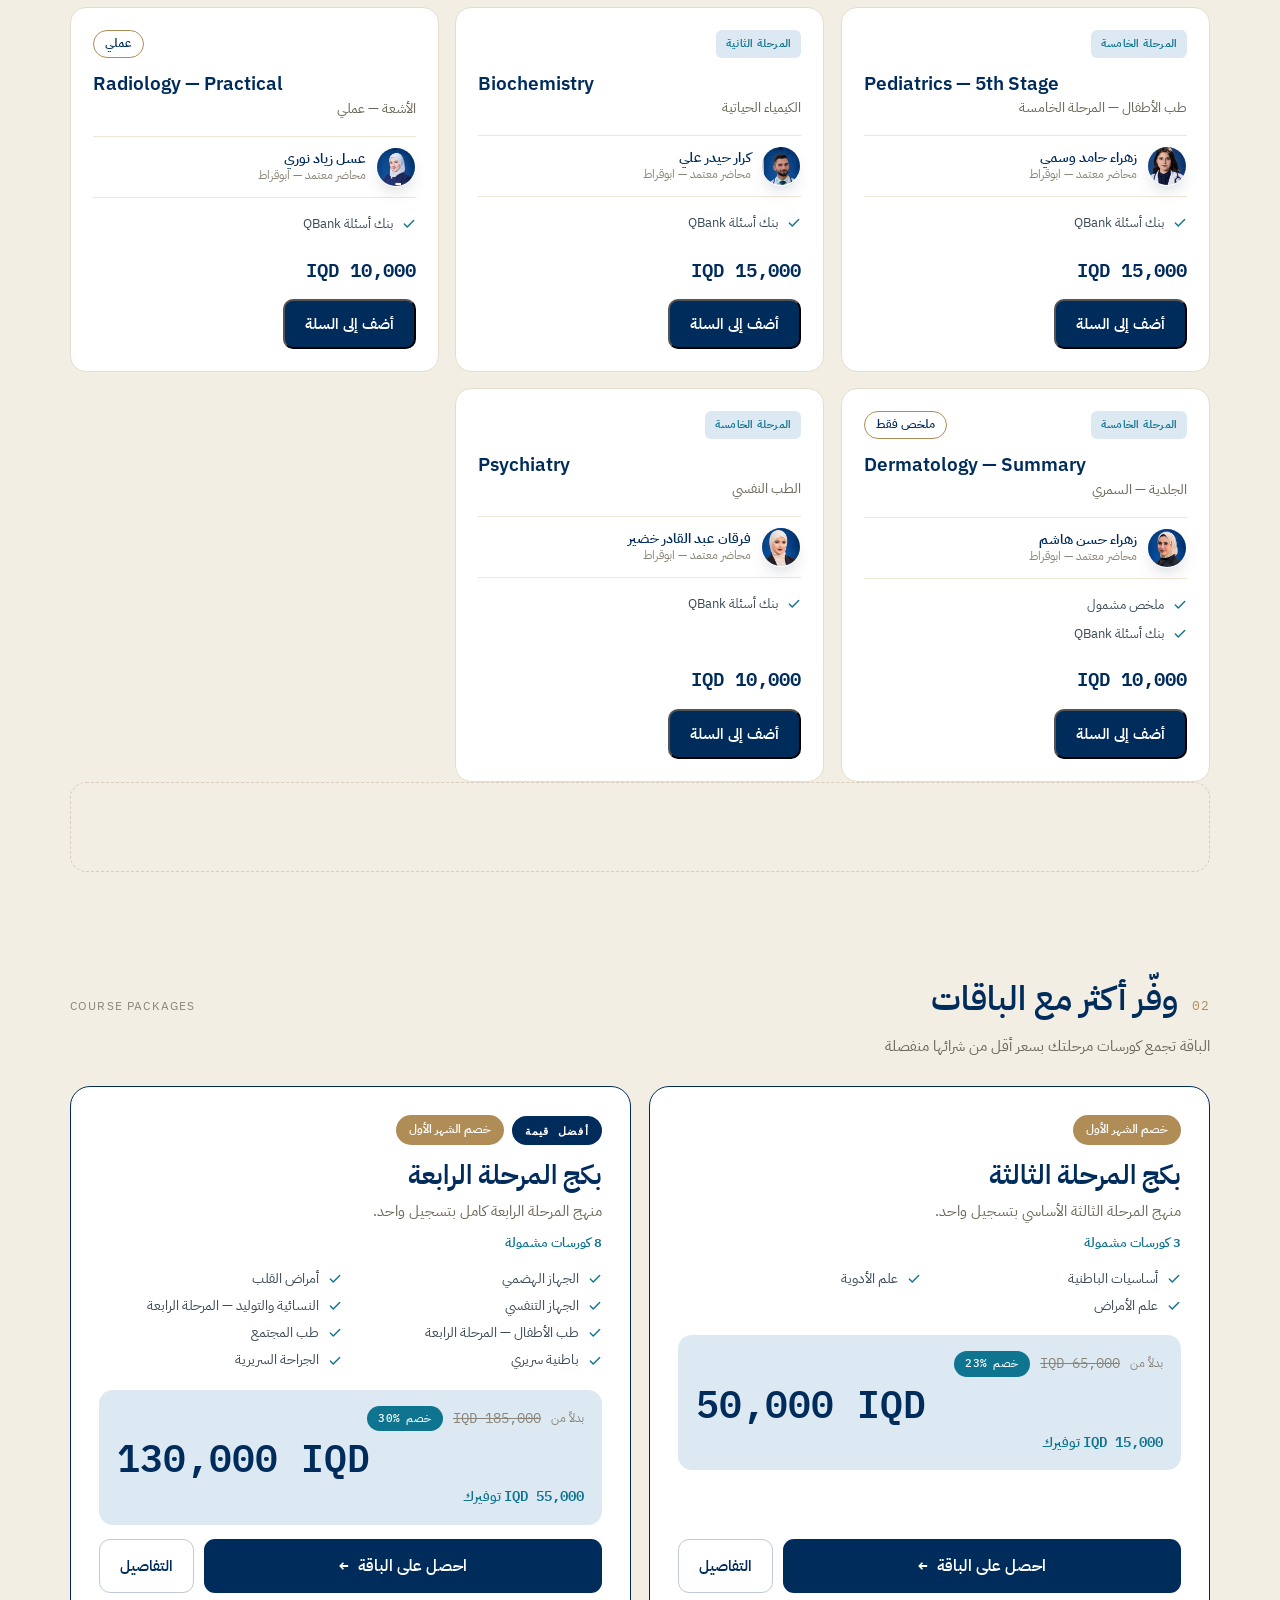
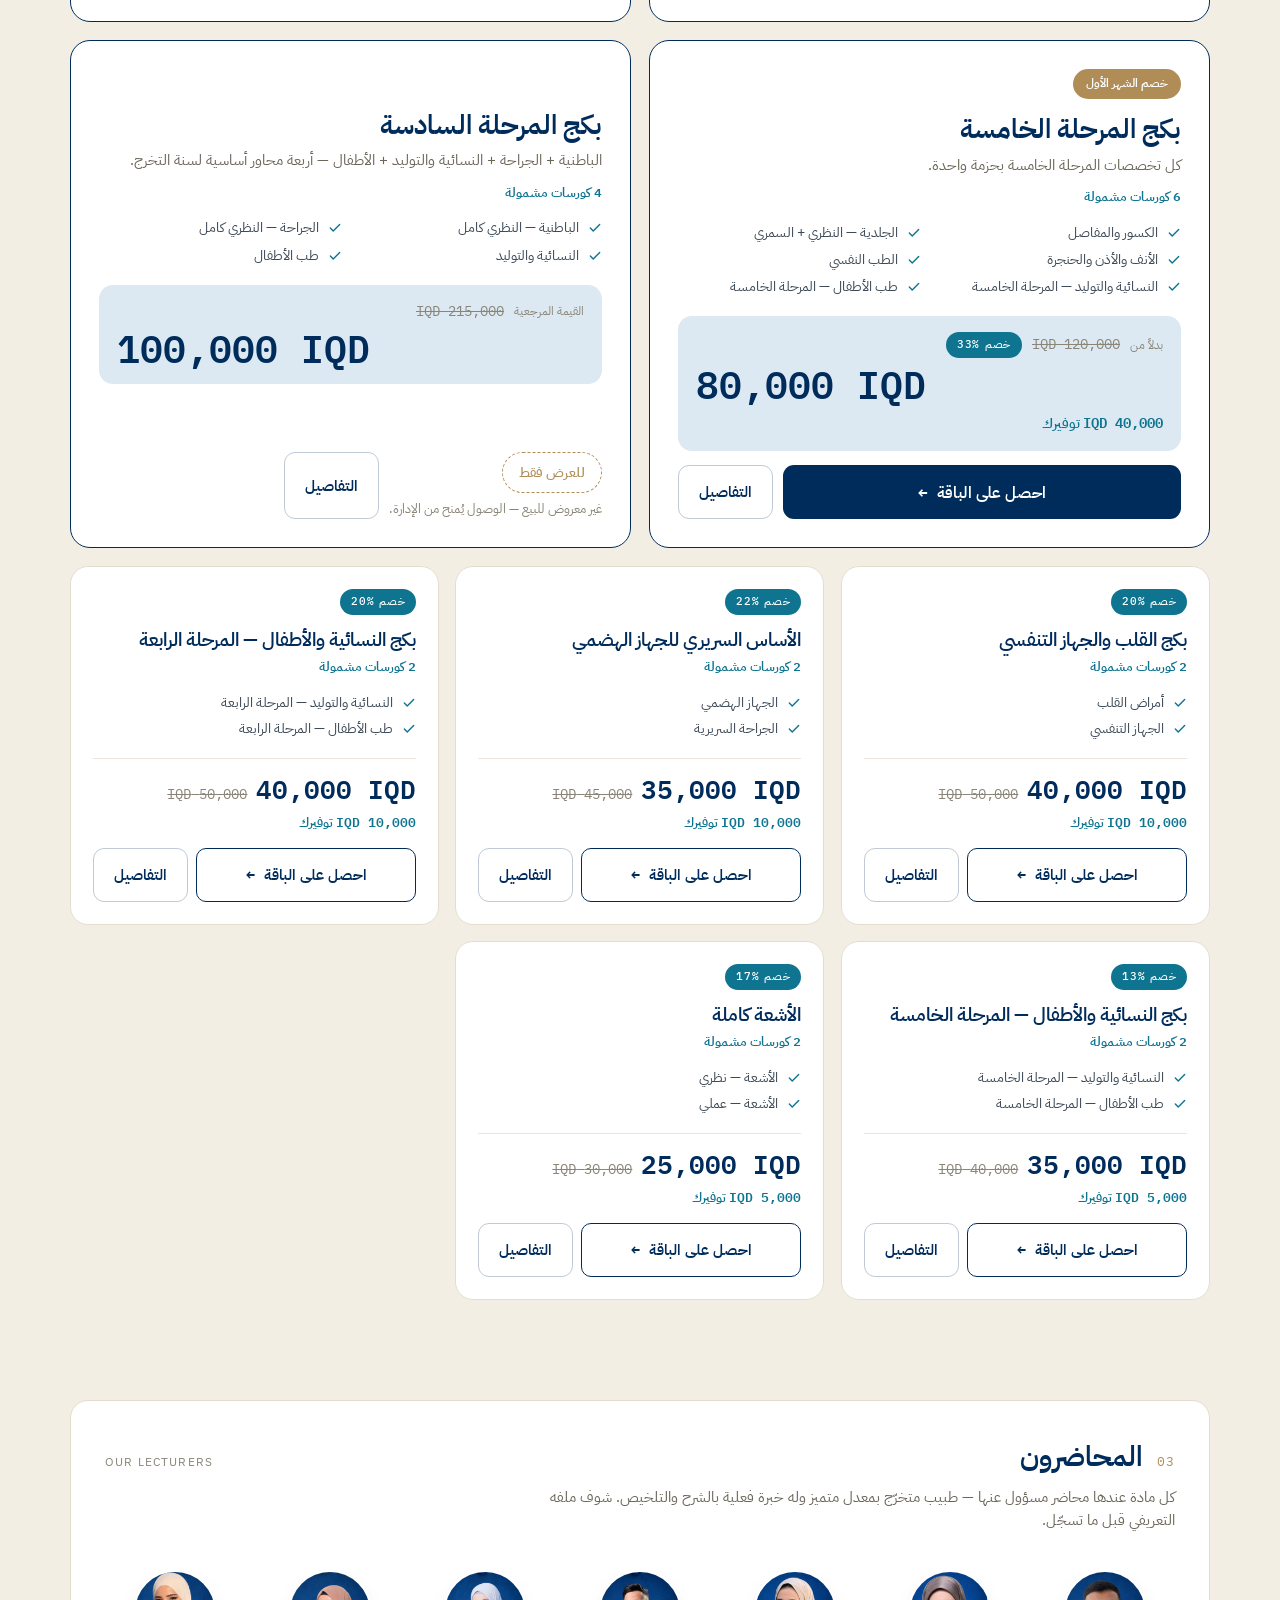
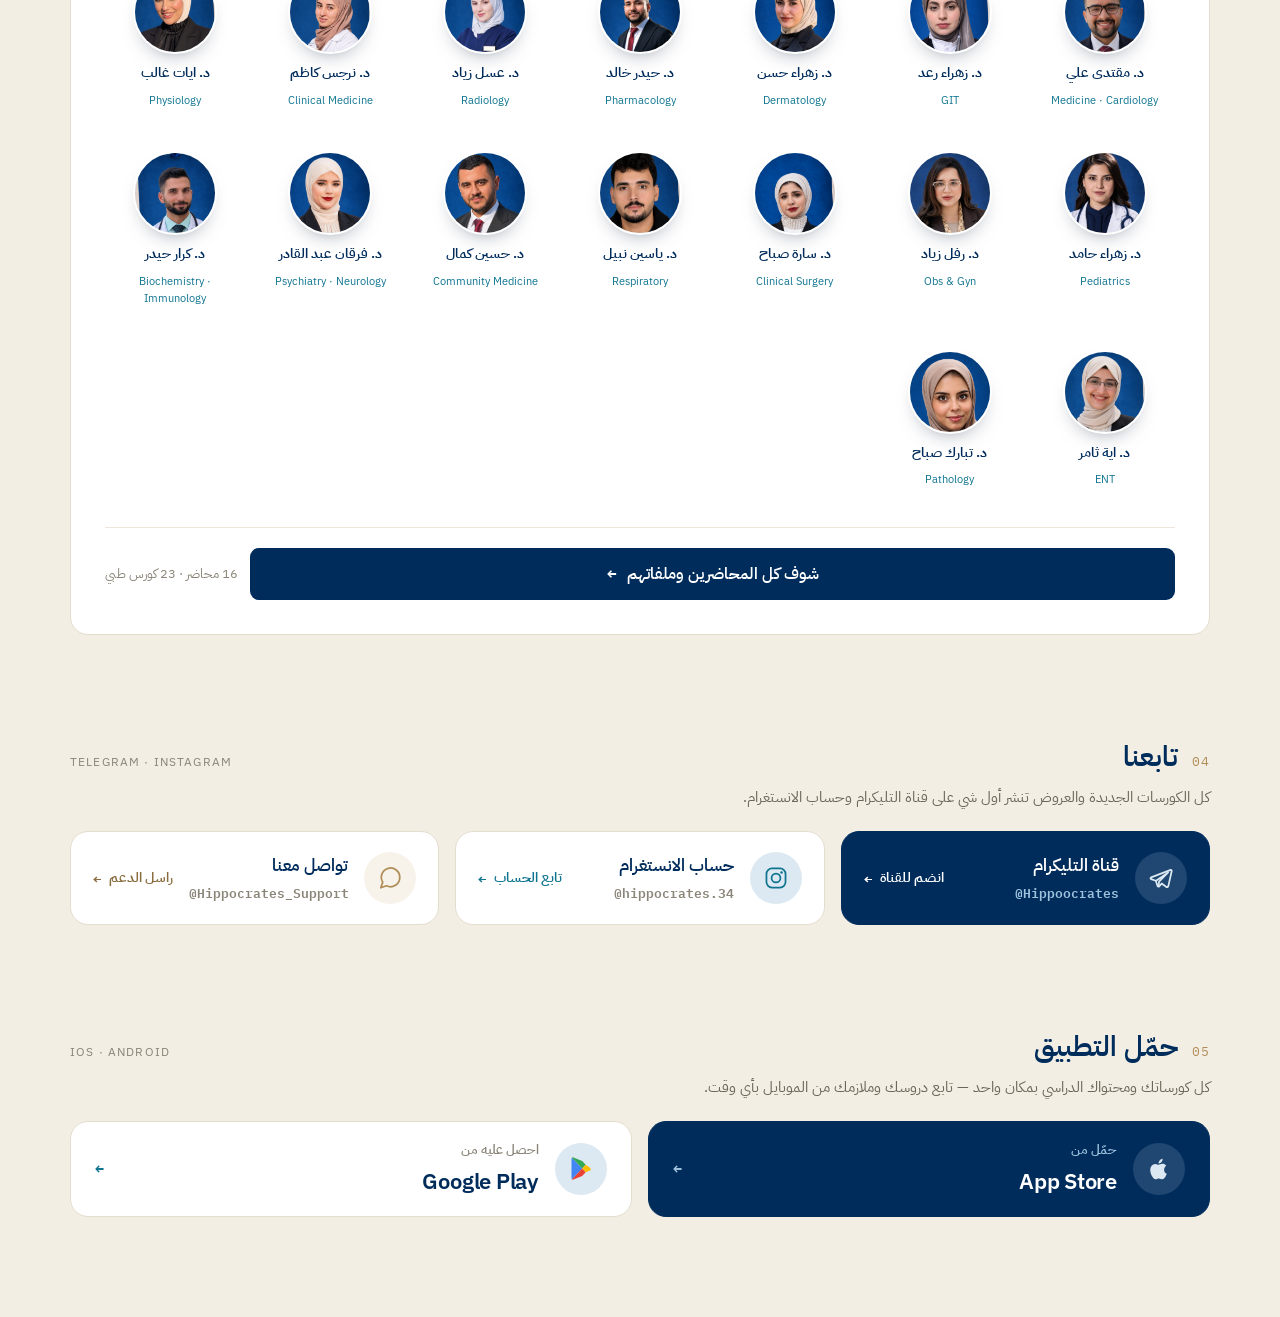
==== commit e181bc64: "Update homepage social preview metadata" ====
--- a/index.html
+++ b/index.html
@@ -3,7 +3,7 @@
 <head>
 <meta charset="utf-8">
 <meta name="viewport" content="width=device-width, initial-scale=1">
-<title>HIPPOCRATES — Medical Education Platform for Students</title>
+<title>HIPPOCRATES — وياك من البداية ليوم الامتحان</title>
 <link rel="icon" type="image/x-icon" href="assets/favicon.ico">
 <link rel="icon" type="image/png" sizes="32x32" href="assets/favicon-32x32.png">
 <link rel="icon" type="image/png" sizes="16x16" href="assets/favicon-16x16.png">
@@ -12,21 +12,21 @@
 <meta name="theme-color" content="#003B70">
 
 <!-- ── معاينة الروابط عند المشاركة (واتساب · تليكرام · فيسبوك · X) ── -->
-<meta name="description" content="محاضرات ومناهج طبّية بالعربي لطلبة كليات الطب في العراق — من أول يوم دراسة إلى يوم الامتحان.">
+<meta name="description" content="أبوقراط توفّر لطالب الطب في العراق كورسات طبية منظّمة حسب المرحلة، ملازم وملخصات، بنك أسئلة QBank، ومراجعات امتحانية — كل ما تحتاجه بمسار واحد واضح من أول يوم دراسي إلى يوم الامتحان.">
 <meta property="og:type" content="website">
 <meta property="og:site_name" content="HIPPOCRATES">
 <meta property="og:locale" content="ar_IQ">
 <meta property="og:url" content="https://med-hip.com/">
-<meta property="og:title" content="HIPPOCRATES — منصة تعليم طبّي للطلبة">
-<meta property="og:description" content="محاضرات ومناهج طبّية بالعربي لطلبة كليات الطب في العراق — من أول يوم دراسة إلى يوم الامتحان.">
+<meta property="og:title" content="HIPPOCRATES — وياك من البداية ليوم الامتحان">
+<meta property="og:description" content="أبوقراط توفّر لطالب الطب في العراق كورسات طبية منظّمة حسب المرحلة، ملازم وملخصات، بنك أسئلة QBank، ومراجعات امتحانية — كل ما تحتاجه بمسار واحد واضح من أول يوم دراسي إلى يوم الامتحان.">
 <meta property="og:image" content="https://med-hip.com/assets/hippocrates-social-preview.jpg">
 <meta property="og:image:width" content="1200">
 <meta property="og:image:height" content="630">
 <meta property="og:image:type" content="image/jpeg">
 <meta property="og:image:alt" content="HIPPOCRATES — Medical Education Platform">
 <meta name="twitter:card" content="summary_large_image">
-<meta name="twitter:title" content="HIPPOCRATES — منصة تعليم طبّي للطلبة">
-<meta name="twitter:description" content="محاضرات ومناهج طبّية بالعربي لطلبة كليات الطب في العراق — من أول يوم دراسة إلى يوم الامتحان.">
+<meta name="twitter:title" content="HIPPOCRATES — وياك من البداية ليوم الامتحان">
+<meta name="twitter:description" content="أبوقراط توفّر لطالب الطب في العراق كورسات طبية منظّمة حسب المرحلة، ملازم وملخصات، بنك أسئلة QBank، ومراجعات امتحانية — كل ما تحتاجه بمسار واحد واضح من أول يوم دراسي إلى يوم الامتحان.">
 <meta name="twitter:image" content="https://med-hip.com/assets/hippocrates-social-preview.jpg">
 <meta name="twitter:image:alt" content="HIPPOCRATES — Medical Education Platform">
 <link rel="canonical" href="https://med-hip.com/">
